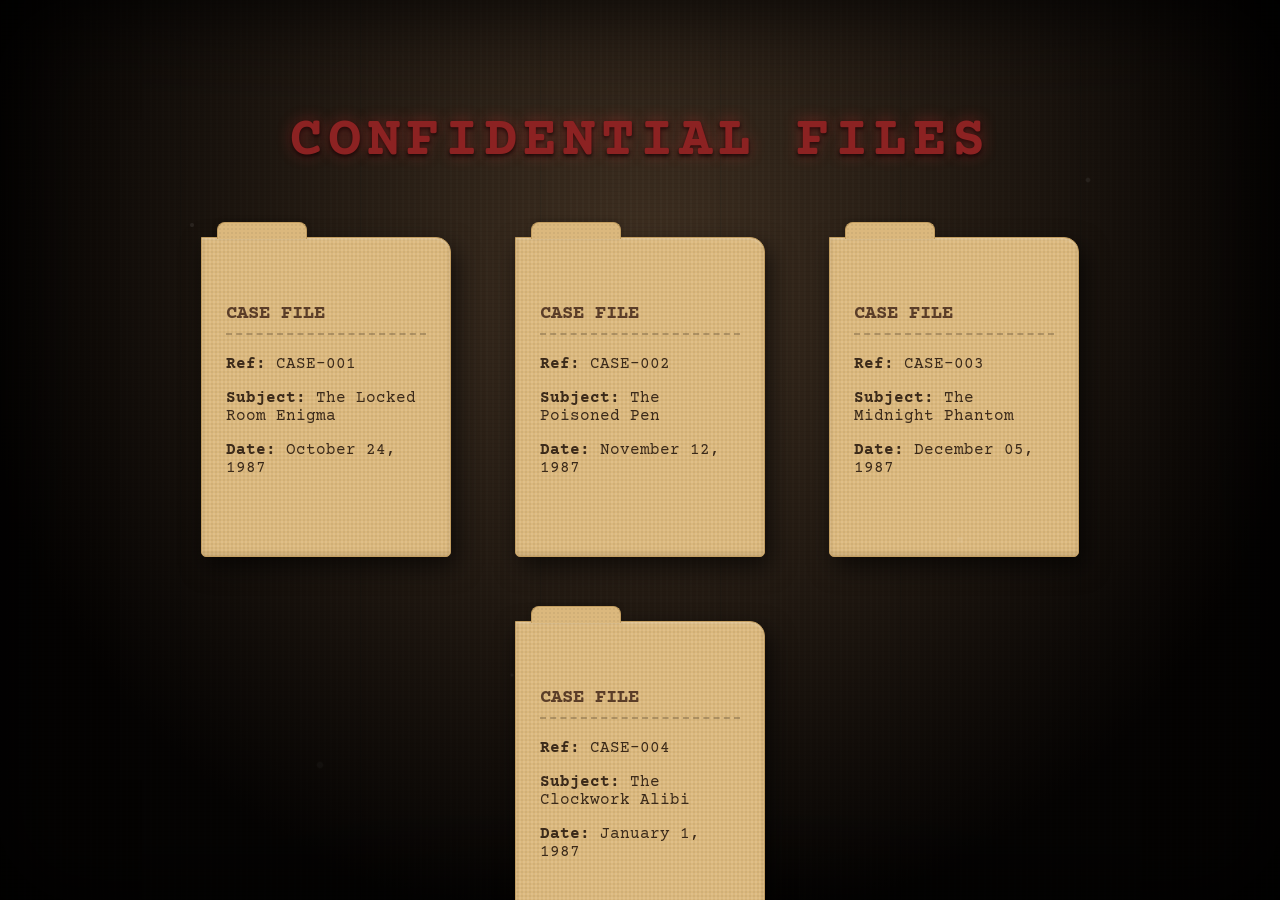
==== mystery-game/index.html @ b7ade4f2 "feat: gamify Case Conclusion into CID Formal Indictment Dossier with interactive polaroid lineup and" ====
<!DOCTYPE html>
<html lang="en">

<head>
  <meta charset="UTF-8">
  <meta name="viewport" content="width=device-width, initial-scale=1.0">
  <title>Bored?</title>
  <meta name="description" content="A single-page detective mystery case solver game.">
  <link rel="icon" type="image/png" href="assets/favicon.png">
  <link rel="stylesheet" href="styles.css?v=9">
  <link
    href="https://fonts.googleapis.com/css2?family=Courier+Prime:ital,wght@0,400;0,700;1,400&family=Roboto:wght@300;400;500;700&family=Patrick+Hand&display=swap"
    rel="stylesheet">
</head>

<body>
  <div id="app">

    <!-- Case Selection View -->
    <div id="case-selection" class="case-selection">
      <h2>CONFIDENTIAL FILES</h2>
      <div class="folder-grid" id="folder-grid">
        <!-- Case folders injected here -->
      </div>
      <div class="selection-actions"
        style="margin-top: auto; display: flex; justify-content: center; padding-top: 2rem; flex-shrink: 0;">
        <button id="reset-all-btn" class="submit-btn secondary-btn" style="height: 42px; font-size: 0.85rem;">
          <svg class="ui-icon" viewBox="0 0 16 16" width="14" height="14" fill="none" stroke="currentColor" stroke-width="1.6" stroke-linecap="round" stroke-linejoin="round" style="vertical-align: -2px; margin-right: 6px;"><path d="M2.5 8a5.5 5.5 0 1 1 1.6 3.9L2 14M2 9.5V14h4.5"/></svg>
          PURGE ARCHIVED DOSSIERS
        </button>
      </div>
    </div>

    <!-- Active Case View -->
    <div id="active-case-view" class="active-case-view hidden">
      <header class="header">
        <div class="header-content">
          <div class="confidential-stamp">CONFIDENTIAL</div>
          <div class="header-main-info">
            <h1 id="case-title">Loading Case...</h1>
            <div class="header-actions">
              <button id="view-fir-btn" class="view-fir-btn">
                <svg class="ui-icon" viewBox="0 0 16 16" width="14" height="14" fill="none" stroke="currentColor" stroke-width="1.6" stroke-linecap="round" stroke-linejoin="round" style="vertical-align: -2px; margin-right: 5px;"><path d="M2 3.5h3.5l1.5 2H14v7.5H2z"/></svg>
                <span class="btn-full-text">VIEW OFFICIAL </span>F.I.R.
              </button>
              <button id="reset-case-btn" class="view-fir-btn reset-case-btn">
                <svg class="ui-icon" viewBox="0 0 16 16" width="13" height="13" fill="none" stroke="currentColor" stroke-width="1.6" stroke-linecap="round" stroke-linejoin="round" style="vertical-align: -2px; margin-right: 5px;"><path d="M2.5 8a5.5 5.5 0 1 1 1.6 3.9L2 14M2 9.5V14h4.5"/></svg>
                RESET<span class="btn-full-text"> CASE</span>
              </button>
            </div>
          </div>
        </div>
      </header>

      <main class="corkboard" id="evidence-grid" style="position: relative;">
        <!-- Dynamic SVG Red String Board -->
        <svg id="string-board"></svg>
        <!-- Evidence cards injected here -->
      </main>

      <!-- Collapsible Detective Notebook Side Drawer -->
      <div id="detective-notebook" class="notebook-drawer closed">
        <button id="notebook-toggle-btn" class="notebook-toggle-btn" aria-label="Toggle Notebook">
          <svg class="ui-icon notebook-tab-icon" viewBox="0 0 16 16" width="14" height="14" fill="none" stroke="currentColor" stroke-width="1.6" stroke-linecap="round" stroke-linejoin="round" style="vertical-align: -2px; margin-bottom: 6px;"><path d="M3 2h9a1 1 0 0 1 1 1v10a1 1 0 0 1-1 1H3a1 1 0 0 1-1-1V3a1 1 0 0 1 1-1zM5 5h6M5 8h6M5 11h4"/></svg>
          <span>CASE NOTES</span>
        </button>
        <div class="notebook-binding"></div>
        <div class="notebook-paper">
          <!-- Notebook Top Navigation Tabs -->
          <div class="notebook-nav-tabs">
            <button type="button" class="notebook-nav-tab active" data-tab="observations" id="tab-btn-observations">
              <svg class="ui-icon" viewBox="0 0 16 16" width="14" height="14" fill="none" stroke="currentColor" stroke-width="1.6" stroke-linecap="round" stroke-linejoin="round" style="vertical-align: -2px; margin-right: 5px;"><path d="M3 2h9a1 1 0 0 1 1 1v10a1 1 0 0 1-1 1H3a1 1 0 0 1-1-1V3a1 1 0 0 1 1-1zM5 5h6M5 8h6M5 11h4"/></svg>
              <span>OBSERVATIONS</span>
            </button>
            <button type="button" class="notebook-nav-tab" data-tab="dispatch" id="tab-btn-dispatch">
              <svg class="ui-icon" viewBox="0 0 16 16" width="14" height="14" fill="none" stroke="currentColor" stroke-width="1.6" stroke-linecap="round" stroke-linejoin="round" style="vertical-align: -2px; margin-right: 5px;"><path d="M2.5 3.5a2 2 0 0 1 2-2h7a2 2 0 0 1 2 2v2a2 2 0 0 1-2 2h-7a2 2 0 0 1-2-2v-2zM5.5 7.5v3a2.5 2.5 0 0 0 5 0v-3M8 13.5v1.5"/></svg>
              <span>DISPATCH</span>
              <span class="dispatch-tab-badge" id="dispatch-tab-badge">2</span>
            </button>
          </div>

          <div class="notebook-content">
            <!-- Panel 1: Observations (Suspects + Notes) -->
            <div id="notebook-panel-observations" class="notebook-panel active">
              <h2 class="notebook-section-title">ELIMINATE SUSPECTS</h2>
              <div id="notebook-suspects-list" class="notebook-suspects-list">
                <!-- Dynamically populated checklist -->
              </div>
              <div class="notebook-divider"></div>
              <h2 class="notebook-section-title">CASE OBSERVATIONS</h2>
              <div class="textarea-container">
                <textarea id="notebook-textarea" placeholder="Record observations and deductions here..."></textarea>
              </div>
            </div>

            <!-- Panel 2: Dispatch Teletype Leads -->
            <div id="notebook-panel-dispatch" class="notebook-panel hidden">
              <h2 class="notebook-section-title">DISPATCH TELETYPE LEADS</h2>
              <div class="notebook-dispatch-container">
                <p class="dispatch-flavor-text">Request confidential analytical cables from Headquarters when investigation stalls.</p>
                <button type="button" id="request-dispatch-btn" class="dispatch-btn">
                  <svg class="ui-icon" viewBox="0 0 16 16" width="14" height="14" fill="none" stroke="currentColor" stroke-width="1.6" stroke-linecap="round" stroke-linejoin="round" style="vertical-align: -2px; margin-right: 6px;"><path d="M2.5 3.5a2 2 0 0 1 2-2h7a2 2 0 0 1 2 2v2a2 2 0 0 1-2 2h-7a2 2 0 0 1-2-2v-2zM5.5 7.5v3a2.5 2.5 0 0 0 5 0v-3M8 13.5v1.5"/></svg>
                  <span class="dispatch-btn-label">REQUEST DISPATCH CABLE</span> (<span id="dispatch-remaining-count">2</span> REMAINING)
                </button>
                <div id="dispatch-leads-list" class="dispatch-leads-list" style="margin-top: 1.2rem;">
                  <!-- Dynamically populated unlocked dispatch telegrams -->
                </div>
              </div>
            </div>
          </div>
        </div>
      </div>

      <footer class="deduction-console" id="deduction-console">
        <div class="console-actions">
          <button type="button" class="back-btn" id="back-btn">
            <svg class="ui-icon" viewBox="0 0 16 16" width="14" height="14" fill="none" stroke="currentColor" stroke-width="1.6" stroke-linecap="round" stroke-linejoin="round" style="vertical-align: -2px; margin-right: 5px;"><path d="M13 8H3M7 4L3 8l4 4"/></svg>
            <span class="btn-full-text">RETURN TO </span>ARCHIVES
          </button>
          <div class="desk-case-status" id="desk-case-status">
            <span class="status-pip"></span>
            <span class="status-label">ACTIVE INVESTIGATION</span>
          </div>
          <button type="button" class="submit-btn" id="open-deduction-btn">
            <svg class="ui-icon" viewBox="0 0 16 16" width="14" height="14" fill="none" stroke="currentColor" stroke-width="1.6" stroke-linecap="round" stroke-linejoin="round" style="vertical-align: -2px; margin-right: 6px;"><circle cx="8" cy="8" r="6"/><circle cx="8" cy="8" r="3.5"/><path d="M8 2v1M8 13v1M2 8h1M13 8h1"/></svg>
            <span class="btn-full-text">FILE </span>DEDUCTION
          </button>
        </div>
      </footer>
    </div> <!-- End Active Case View -->

    <!-- Detail Inspector Modal -->
    <div id="inspector-modal" class="overlay hidden">
      <button type="button" id="close-inspector-btn" class="close-fir-btn" aria-label="Close Inspector">&times;</button>
      <button type="button" id="dossier-zoom-btn" class="doc-zoom-btn hidden" aria-label="Toggle Dossier Zoom">
        <svg class="ui-icon" viewBox="0 0 16 16" width="14" height="14" fill="none" stroke="currentColor" stroke-width="1.6" stroke-linecap="round" stroke-linejoin="round" style="vertical-align: -2px; margin-right: 4px;"><circle cx="6.5" cy="6.5" r="4.5"/><path d="M10 10l4.5 4.5"/></svg><span class="zoom-text">ZOOM 100%</span>
      </button>
      <div class="overlay-content inspector-modal-content">
        <h2 class="fir-doc-type"
          style="margin-top: 0; font-size: 1.6rem; text-align: center; text-decoration: none; letter-spacing: 2px; color: var(--accent);">
          DETAIL INSPECTOR</h2>
        <p id="inspector-instructions"
          style="font-size: 0.85rem; color: #ccc; text-align: center; margin-bottom: 1.5rem; font-family: var(--font-typewriter);">
          Hover cursor over the card to slide the circular brass lens and scan for hidden microscopic clues.</p>

        <div id="inspector-workspace" class="inspector-workspace">
          <div id="inspector-base-layer" class="inspector-card-layer base-gray"></div>
          <div id="magnifying-lens" class="magnifying-lens">
            <div id="inspector-zoom-layer" class="inspector-card-layer zoom-sepia"></div>
          </div>
        </div>
      </div>
    </div>

    <!-- Laboratory Matching & Decryption Puzzle Modal -->
    <div id="puzzle-modal" class="overlay hidden">
      <div class="overlay-content puzzle-modal-content">
        <button type="button" id="close-puzzle-btn" class="close-fir-btn" aria-label="Close Puzzle">&times;</button>
        <h2 id="puzzle-title" class="fir-doc-type"
          style="margin-top: 0; font-size: 1.6rem; text-align: center; text-decoration: none; letter-spacing: 2px; color: var(--accent);">
          <svg class="ui-icon" viewBox="0 0 16 16" width="18" height="18" fill="none" stroke="currentColor" stroke-width="1.6" stroke-linecap="round" stroke-linejoin="round" style="vertical-align: -2px; margin-right: 6px;"><path d="M6 2h4M7 2v3.5L3 13a1 1 0 0 0 .9 1.5h8.2a1 1 0 0 0 .9-1.5L9 5.5V2"/></svg>LABORATORY WORKSTATION</h2>
        <p id="puzzle-instructions"
          style="font-size: 0.85rem; color: #ccc; text-align: center; margin-bottom: 1.5rem; font-family: var(--font-typewriter);">
          Perform advanced analytics to verify evidence parameters.</p>

        <div id="puzzle-workspace" class="puzzle-workspace">
          <!-- puzzles dynamically loaded here -->
        </div>

        <div id="puzzle-stamp" class="puzzle-stamp hidden">VERIFIED</div>
      </div>
    </div>

    <!-- Custom Feedback Modal -->
    <div id="feedback-modal" class="overlay hidden">
      <div class="overlay-content modal-content">
        <h2 id="modal-title" class="solved-text" style="font-size: 2.5rem; letter-spacing: 2px;"></h2>
        <p id="modal-body" style="text-align: left;"></p>
        <div class="modal-actions" id="modal-actions">
          <!-- Action buttons injected here -->
        </div>
      </div>
    </div>

    <!-- Success Overlay -->
    <div id="solved-overlay" class="overlay hidden">
      <div class="overlay-content modal-content" style="max-width: 650px;">
        <h2 class="solved-text" data-text="CASE SOLVED!" style="font-size: 3rem;">CASE SOLVED!</h2>
        <div id="solved-story-container"
          style="text-align: left; margin-bottom: 2rem; color: #ddd; font-size: 1.05rem; line-height: 1.6;"></div>
        <div class="modal-actions"
          style="display: flex; gap: 15px; margin-top: 1.5rem; justify-content: center; width: 100%; flex-wrap: wrap;">
          <button id="next-case-btn" class="submit-btn" style="flex: 1; min-width: 200px; height: 50px;">RETURN TO
            FILES</button>
          <button id="solved-reset-case-btn" class="submit-btn secondary-btn reset-case-btn"
            style="flex: 1; min-width: 200px; height: 50px;">
            <svg class="ui-icon" viewBox="0 0 16 16" width="14" height="14" fill="none" stroke="currentColor" stroke-width="1.6" stroke-linecap="round" stroke-linejoin="round" style="vertical-align: -2px; margin-right: 6px;"><path d="M2.5 8a5.5 5.5 0 1 1 1.6 3.9L2 14M2 9.5V14h4.5"/></svg>RESET CASE</button>
        </div>
      </div>
    </div>

    <!-- Full-page F.I.R. Overlay -->
    <div id="fir-overlay" class="fir-overlay hidden">
      <button id="close-fir-btn" class="close-fir-btn" aria-label="Close Case File">&times;</button>
      <button type="button" id="fir-zoom-btn" class="doc-zoom-btn" aria-label="Toggle Document Zoom">
        <svg class="ui-icon" viewBox="0 0 16 16" width="14" height="14" fill="none" stroke="currentColor" stroke-width="1.6" stroke-linecap="round" stroke-linejoin="round" style="vertical-align: -2px; margin-right: 4px;"><circle cx="6.5" cy="6.5" r="4.5"/><path d="M10 10l4.5 4.5"/></svg><span class="zoom-text">ZOOM 100%</span>
      </button>
      <div class="fir-paper-wrapper">
        <div class="fir-paper">
          <div class="fir-paper-header">
            <div class="fir-badge-logo">CID</div>
            <div class="fir-title-group">
              <h2 class="fir-dept-title">METROPOLITAN POLICE DEPARTMENT</h2>
              <h3 class="fir-sub-title">CRIMINAL INVESTIGATION DIVISION</h3>
              <h4 class="fir-doc-type">FIRST INFORMATION REPORT (F.I.R.)</h4>
              <p class="fir-legal-statute">Under Section 154 of the Criminal Procedure Code</p>
            </div>
          </div>
          <div class="fir-metadata-grid">
            <div class="metadata-cell"><span class="label">1. DISTRICT/DIVISION:</span> <span class="val">CENTRAL
                DISTRICT</span></div>
            <div class="metadata-cell"><span class="label">2. F.I.R. NUMBER:</span> <span class="val"
                id="fir-no">MPD-1987-001</span></div>
            <div class="metadata-cell"><span class="label">3. DATE OF REPORT:</span> <span class="val"
                id="fir-date-val">OCTOBER 24, 1987</span></div>
            <div class="metadata-cell"><span class="label">4. STATUS:</span> <span class="val active-status">ACTIVE
                INVESTIGATION</span></div>
          </div>
          <div class="fir-section-title">5. DETAILS OF OCCURRENCE & CRIME</div>
          <div class="fir-body-text" id="fir-report-text">
            <!-- Dynamic case.fir text -->
          </div>
          <div class="fir-section-title">6. INVESTIGATING OFFICER REMARKS</div>
          <div class="fir-body-text">
            Evidence gathered at the scene has been pinned to the primary corkboard. Analyze statements, lab records,
            and physical evidence to formulate a deduction of the execution mechanics and suspect motivation.
          </div>
          <div class="fir-footer-signatures">
            <div class="signature-block">
              <div class="sig-line"></div>
              <div class="sig-title">COMPLAINANT SIGNATURE</div>
            </div>
            <div class="signature-block">
              <div class="sig-handwriting" id="io-sig">Lead Detective</div>
              <div class="sig-line"></div>
              <div class="sig-title">INVESTIGATING OFFICER</div>
            </div>
          </div>
          <div class="fir-confidential-stamp">CLASSIFIED</div>
        </div>
      </div>
    </div>

    <!-- Case Conclusion Filing Modal (CID Indictment Dossier) -->
    <div id="deduction-modal" class="overlay hidden">
      <div class="overlay-content modal-content deduction-modal-content cid-indictment-dossier">
        <button type="button" id="close-deduction-btn" class="close-fir-btn"
          aria-label="Close Case File">&times;</button>
        
        <!-- Archival Dossier Header -->
        <div class="indictment-header">
          <div class="indictment-crest-row">
            <svg class="cid-badge-icon" viewBox="0 0 24 24" width="26" height="26" fill="none" stroke="currentColor" stroke-width="1.8" stroke-linecap="round" stroke-linejoin="round">
              <path d="M12 2L4 5v6.09c0 5.05 3.41 9.76 8 10.91 4.59-1.15 8-5.86 8-10.91V5l-8-3z"/>
              <path d="M12 8v4M12 16h.01"/>
            </svg>
            <div class="indictment-dept-meta">
              <span class="dept-title">METROPOLITAN POLICE DEPARTMENT // CID</span>
              <span class="dept-subtitle">OFFICIAL CRIMINAL INDICTMENT CHARGE SHEET</span>
            </div>
            <div class="indictment-serial" id="indictment-serial-badge">FORM NO. 104-B</div>
          </div>
          <div class="indictment-stamp-banner">
            <span class="indictment-badge-pill">CASE FILE CID-FINAL</span>
            <span class="indictment-memo">Findings must withstand physical cross-examination. All parameters must connect with physical corkboard exhibits.</span>
          </div>
        </div>

        <form id="solution-form">
          <!-- Hidden accessible selects (maintained for compatibility and validation) -->
          <div class="sr-hidden-select-group" style="position: absolute; opacity: 0; pointer-events: none; height: 0; width: 0; overflow: hidden;" aria-hidden="true">
            <select id="suspect-select" tabindex="-1">
              <option value="" disabled selected>Select suspect...</option>
            </select>
            <select id="method-select" tabindex="-1">
              <option value="" disabled selected>Select method...</option>
            </select>
            <select id="motive-select" tabindex="-1">
              <option value="" disabled selected>Select motive...</option>
            </select>
          </div>

          <!-- Section 1: Primary Accused (Suspect Polaroid Lineup) -->
          <div class="indictment-section" id="section-accused-suspect">
            <div class="indictment-section-header">
              <span class="sec-number">01</span>
              <span class="sec-label">PRIMARY ACCUSED CULPRIT</span>
              <span class="sec-hint" id="suspect-selection-hint">Stamp accused suspect</span>
            </div>
            <div id="suspect-lineup-container" class="suspect-polaroid-lineup" role="radiogroup" aria-label="Primary Accused Suspect">
              <!-- Dynamically populated mini-polaroids -->
            </div>
          </div>

          <!-- Section 2: Execution Mechanism & Forensic Vector -->
          <div class="indictment-section" id="section-execution-method">
            <div class="indictment-section-header">
              <span class="sec-number">02</span>
              <span class="sec-label">EXECUTION MECHANISM & FORENSIC VECTOR</span>
              <span class="sec-hint" id="method-selection-hint">Select vector</span>
            </div>
            <div id="method-cards-container" class="forensic-cards-grid" role="radiogroup" aria-label="Execution Method">
              <!-- Dynamically populated method slips -->
            </div>
          </div>

          <!-- Section 3: Criminal Motive Analysis -->
          <div class="indictment-section" id="section-criminal-motive">
            <div class="indictment-section-header">
              <span class="sec-number">03</span>
              <span class="sec-label">ESTABLISHED CRIMINAL MOTIVE</span>
              <span class="sec-hint" id="motive-selection-hint">Select motive</span>
            </div>
            <div id="motive-cards-container" class="forensic-cards-grid" role="radiogroup" aria-label="Criminal Motive">
              <!-- Dynamically populated motive slips -->
            </div>
          </div>

          <!-- Section 4: Sealed Supporting Evidence (2 Physical Pockets) -->
          <div class="indictment-section" id="section-supporting-evidence">
            <div class="indictment-section-header">
              <span class="sec-number">04</span>
              <span class="sec-label">SEALED PHYSICAL EVIDENCE (EXACTLY 2 EXHIBITS)</span>
              <span class="sec-hint" id="evidence-slots-count-hint">0 / 2 Exhibits Sealed</span>
            </div>
            <div id="evidence-pockets-container" class="evidence-pockets-grid">
              <!-- Dynamically populated physical evidence pockets -->
            </div>
            <div id="selected-clues-preview" class="selected-clues-preview-box" style="display: none;"></div>
            <button type="button" id="select-evidence-trigger-btn" class="submit-btn secondary-btn indictment-corkboard-btn">
              <svg class="ui-icon" viewBox="0 0 16 16" width="15" height="15" fill="none" stroke="currentColor" stroke-width="1.6" stroke-linecap="round" stroke-linejoin="round"><path d="M8 1v5M4 6h8l-1 5H5L4 6zM8 11v4"/></svg>
              PIN EVIDENCE ON CORKBOARD
            </button>
          </div>

          <!-- Section 5: Department Sealing Wax Action -->
          <div class="indictment-submit-row">
            <button type="submit" class="cid-wax-seal-btn" id="submit-btn">
              <div class="wax-seal-medallion">
                <svg viewBox="0 0 24 24" width="22" height="22" fill="none" stroke="currentColor" stroke-width="2" stroke-linecap="round" stroke-linejoin="round">
                  <path d="M12 2L4 5v6.09c0 5.05 3.41 9.76 8 10.91 4.59-1.15 8-5.86 8-10.91V5l-8-3z"/>
                  <path d="M9 12l2 2 4-4"/>
                </svg>
              </div>
              <div class="wax-seal-text">
                <span class="wax-title">AFFIX POLICE SEAL & FILE INDICTMENT</span>
                <span class="wax-subtitle">OFFICIAL SUBMISSION TO MAGISTRATE</span>
              </div>
            </button>
          </div>
        </form>
      </div>
    </div>

    <!-- Floating Selection Dock (Active when picking evidence on corkboard) -->
    <div id="evidence-selection-dock" class="selection-dock hidden">
      <div class="dock-content">
        <span class="dock-title">
          <svg class="ui-icon" viewBox="0 0 16 16" width="14" height="14" fill="none" stroke="currentColor" stroke-width="1.6" stroke-linecap="round" stroke-linejoin="round" style="vertical-align: -2px; margin-right: 4px;"><path d="M8 1v5M4 6h8l-1 5H5L4 6zM8 11v4"/></svg>
          YARN BOARD
        </span>
        <span class="badge-count" id="dock-suspect-badge">NO SUSPECT PINNED</span>
        <span class="badge-count" id="dock-badge-count">0 / 2 CLUES LINKED</span>
        <button type="button" id="clear-yarn-btn" class="submit-btn secondary-btn"
          style="height: 36px; padding: 0 0.85rem; font-size: 0.8rem;">
          <svg class="ui-icon" viewBox="0 0 16 16" width="13" height="13" fill="none" stroke="currentColor" stroke-width="1.6" stroke-linecap="round" stroke-linejoin="round" style="vertical-align: -2px; margin-right: 4px;"><circle cx="4" cy="4.5" r="2"/><circle cx="4" cy="11.5" r="2"/><path d="M5.5 5.5l7 6M12.5 4.5l-7 6"/></svg>
          CLEAR
        </button>
        <button type="button" id="confirm-evidence-btn" class="submit-btn"
          style="height: 36px; padding: 0 1.1rem; font-size: 0.82rem;">
          PIN TO CASE
        </button>
      </div>
    </div>
  </div>

  <script src="js/cases/case-001.js?v=9"></script>
  <script src="js/cases/case-002.js?v=9"></script>
  <script src="js/cases/case-003.js?v=9"></script>
  <script src="js/cases/case-004.js?v=9"></script>
  <script src="js/cases/index.js?v=9"></script>
  <script src="js/sound.js?v=9"></script>
  <script src="js/puzzles.js?v=9"></script>
  <script src="js/deductions.js?v=9"></script>
  <script src="js/app.js?v=9"></script>
</body>

</html>
---- mystery-game/styles.css ----
*, *::before, *::after {
  box-sizing: border-box;
  scrollbar-width: none; /* Firefox */
  -ms-overflow-style: none; /* IE and Edge */
}

*::-webkit-scrollbar {
  display: none; /* Chrome, Safari, Opera */
}

:root {
  --cork-color: #795736;
  --cork-dark: #50341c;
  --console-bg: #181512;
  --accent: #8c2222;
  --accent-hover: #a32828;
  --text-main: #ece6dc;
  --text-muted: #9c9284;
  --notepad-bg: #fbf8ea;
  --notepad-lines: #e5dec3;
  --polaroid-bg: #fdfdfd;
  --letterhead-bg: #f2eee6;
  --font-typewriter: 'Courier Prime', monospace;
  --font-handwriting: 'Patrick Hand', cursive;
  --font-system: -apple-system, BlinkMacSystemFont, "Segoe UI", Roboto, sans-serif;
  --ease-natural: cubic-bezier(0.22, 1, 0.36, 1);
}

.ui-icon {
  display: inline-block;
  vertical-align: middle;
  flex-shrink: 0;
}

 body,
 html {
   margin: 0;
   padding: 0;
   background-color: #111;
   font-family: var(--font-system);
   color: var(--text-main);
   height: 100vh;
   overflow: hidden;
 }

 #app {
   display: flex;
   flex-direction: column;
   height: 100%;
 }

 /* Top Investigation Header Rail */
  .header {
    position: absolute;
    top: 0;
    left: 0;
    right: 0;
    background: linear-gradient(to bottom, #231f1a, #181512);
    border-bottom: 2px solid #3c2918;
    box-shadow: 0 4px 20px rgba(0, 0, 0, 0.65);
    padding: 0.65rem 1.8rem;
    z-index: 500;
    flex-shrink: 0;
    transition: transform 0.35s var(--ease-natural);
  }

  .header.header-hidden {
    transform: translateY(-100%);
    pointer-events: none;
    box-shadow: none;
  }

  .header-content {
    max-width: 1400px;
    margin: 0 auto;
    position: relative;
    background: transparent;
    color: #ede7dc;
    padding: 0.2rem 0.5rem;
    font-family: var(--font-typewriter);
  }

  .header-main-info {
    display: flex;
    justify-content: space-between;
    align-items: center;
    gap: 1.5rem;
  }

  .header-actions {
    display: flex;
    align-items: center;
    gap: 0.75rem;
    flex-shrink: 0;
  }

  .confidential-stamp {
    position: absolute;
    top: 50%;
    left: 42%;
    transform: translate(-50%, -50%) rotate(-6deg);
    color: rgba(140, 34, 34, 0.35);
    border: 1.5px dashed rgba(140, 34, 34, 0.4);
    padding: 2px 12px;
    font-size: 0.95rem;
    font-weight: 700;
    letter-spacing: 3px;
    pointer-events: none;
    user-select: none;
  }

  .header h1 {
    margin: 0;
    font-size: 1.45rem;
    text-transform: uppercase;
    letter-spacing: 2px;
    font-weight: 700;
    color: #f4eee2;
    text-shadow: 0 2px 4px rgba(0, 0, 0, 0.6);
  }

  /* Full-page F.I.R. Overlay */
  .fir-overlay {
    position: fixed;
    top: 0;
    left: 0;
    width: 100vw;
    height: 100vh;
    background: rgba(10, 10, 12, 0.92);
    backdrop-filter: blur(10px);
    -webkit-backdrop-filter: blur(10px);
    display: flex;
    justify-content: flex-start;
    align-items: flex-start;
    z-index: 1000;
    overflow-x: auto;
    overflow-y: auto;
    -webkit-overflow-scrolling: touch;
    padding: 3rem 1.5rem;
    box-sizing: border-box;
    opacity: 1;
    transition: opacity 0.3s ease;
  }

  .fir-paper-wrapper {
    position: relative;
    width: 794px;
    margin: 0 auto;
    flex-shrink: 0;
    animation: slidePaperIn 0.5s cubic-bezier(0.16, 1, 0.3, 1) forwards;
  }

  @keyframes slidePaperIn {
    from {
      opacity: 0;
      transform: translateY(-50px) scale(0.95);
    }
    to {
      opacity: 1;
      transform: translateY(0) scale(1);
    }
  }

  /* The actual realistic paper - Strictly Fixed A4 Dimensions (210mm x 297mm at 96 DPI) */
  .fir-paper {
    width: 794px !important;
    min-width: 794px !important;
    max-width: 794px !important;
    min-height: 1123px !important;
    background-color: #f7f4eb;
    background-image: 
      radial-gradient(#e4dfd3 1px, transparent 1px),
      radial-gradient(#e4dfd3 1px, #f7f4eb 1px);
    background-size: 20px 20px;
    background-position: 0 0, 10px 10px;
    color: #1a1a1a;
    font-family: var(--font-typewriter);
    padding: 3.5rem 3rem 3.5rem 4rem;
    box-shadow: 0 25px 60px rgba(0, 0, 0, 0.65), 0 0 0 1px rgba(0, 0, 0, 0.15);
    border-radius: 2px;
    position: relative;
    box-sizing: border-box;
    overflow: hidden;
    border-left: 2px solid rgba(216, 49, 49, 0.3);
    flex-shrink: 0;
  }

  .fir-paper::before {
    content: '';
    position: absolute;
    top: 0;
    left: 0.75rem;
    height: 100%;
    width: 15px;
    background-image: 
      radial-gradient(circle at center, #0f0f11 5px, transparent 6px),
      radial-gradient(circle at center, #0f0f11 5px, transparent 6px),
      radial-gradient(circle at center, #0f0f11 5px, transparent 6px);
    background-size: 15px 30%;
    background-position: center 15%, center 50%, center 85%;
    background-repeat: no-repeat;
    opacity: 0.9;
    pointer-events: none;
    z-index: 2;
  }

  .fir-paper::after {
    content: '';
    position: absolute;
    top: 0;
    left: 3rem;
    height: 100%;
    width: 1px;
    background-color: rgba(216, 49, 49, 0.25);
    pointer-events: none;
  }

  /* Header of paper */
  .fir-paper-header {
    display: flex;
    align-items: center;
    gap: 2rem;
    border-bottom: 3px double #111;
    padding-bottom: 1.5rem;
    margin-bottom: 2rem;
  }

  .fir-badge-logo {
    border: 3px solid #111;
    border-radius: 50%;
    width: 70px;
    height: 70px;
    display: flex;
    align-items: center;
    justify-content: center;
    font-weight: bold;
    font-size: 1.5rem;
    letter-spacing: 2px;
    flex-shrink: 0;
    background: transparent;
    box-shadow: inset 0 0 5px rgba(0,0,0,0.1);
  }

  .fir-title-group {
    flex-grow: 1;
    text-align: center;
  }

  .fir-dept-title {
    margin: 0;
    font-size: 1.4rem;
    font-weight: 700;
    letter-spacing: 2px;
  }

  .fir-sub-title {
    margin: 3px 0 0 0;
    font-size: 1rem;
    letter-spacing: 1.5px;
    opacity: 0.9;
  }

  .fir-doc-type {
    margin: 10px 0 0 0;
    font-size: 1.2rem;
    font-weight: bold;
    text-decoration: underline;
    letter-spacing: 1.5px;
    color: var(--accent);
  }

  .fir-legal-statute {
    margin: 4px 0 0 0;
    font-size: 0.8rem;
    font-style: italic;
    opacity: 0.8;
  }

  /* Metadata Grid */
  .fir-metadata-grid {
    display: grid;
    grid-template-columns: 1fr 1fr;
    border: 1px solid #111;
    margin-bottom: 2.5rem;
  }

  .metadata-cell {
    border: 1px solid #111;
    padding: 0.8rem 1rem;
    display: flex;
    flex-direction: column;
    gap: 4px;
    font-size: 0.9rem;
  }

  .metadata-cell .label {
    font-weight: bold;
    font-size: 0.75rem;
    color: #555;
    letter-spacing: 1px;
  }

  .metadata-cell .val {
    font-size: 0.95rem;
    font-weight: 700;
  }

  .metadata-cell .val.active-status {
    color: var(--accent);
  }

  /* Section Title */
  .fir-section-title {
    font-size: 1.1rem;
    font-weight: bold;
    border-bottom: 1px solid #111;
    padding-bottom: 5px;
    margin-bottom: 1.2rem;
    letter-spacing: 1.5px;
  }

  /* Body Text */
  .fir-body-text {
    font-size: 1.05rem;
    line-height: 1.8;
    text-align: justify;
    margin-bottom: 2.5rem;
    white-space: pre-wrap;
  }

  /* Signatures */
  .fir-footer-signatures {
    display: flex;
    justify-content: space-between;
    margin-top: 4rem;
    padding-top: 2rem;
  }

  .signature-block {
    width: 250px;
    text-align: center;
    display: flex;
    flex-direction: column;
    align-items: center;
  }

  .sig-line {
    width: 100%;
    border-bottom: 1px solid #111;
    margin-bottom: 8px;
    height: 40px;
  }

  .sig-handwriting {
    font-family: var(--font-handwriting);
    font-size: 1.8rem;
    color: #1b365d;
    height: 40px;
    line-height: 40px;
    transform: rotate(-3deg);
  }

  .sig-title {
    font-size: 0.75rem;
    font-weight: bold;
    color: #555;
    letter-spacing: 1px;
  }

  /* Angled stamps */
  .fir-confidential-stamp {
    position: absolute;
    top: 15rem;
    right: 2rem;
    font-size: 3rem;
    font-weight: 900;
    color: rgba(216, 49, 49, 0.15);
    border: 8px double rgba(216, 49, 49, 0.15);
    padding: 10px 30px;
    transform: rotate(25deg);
    letter-spacing: 6px;
    pointer-events: none;
    user-select: none;
    border-radius: 4px;
  }

  /* Button to trigger FIR */
  .view-fir-btn {
    background: #231f1a;
    color: #ede7dc;
    border: 1px solid #4a3e30;
    padding: 0.42rem 0.85rem;
    font-family: var(--font-system);
    font-size: 0.8rem;
    font-weight: 500;
    border-radius: 4px;
    cursor: pointer;
    display: inline-flex;
    align-items: center;
    gap: 6px;
    transition: background 0.15s var(--ease-natural), border-color 0.15s, transform 0.15s;
    letter-spacing: 0.5px;
    box-shadow: 0 1px 3px rgba(0, 0, 0, 0.4), inset 0 1px 0 rgba(255, 255, 255, 0.08);
  }

  .view-fir-btn:hover {
    background: #2e2822;
    color: #ffffff;
    border-color: #635340;
    box-shadow: 0 3px 8px rgba(0, 0, 0, 0.5), inset 0 1px 0 rgba(255, 255, 255, 0.12);
    transform: translateY(-1px);
  }

  .view-fir-btn:active {
    transform: translateY(0);
  }

  .view-fir-btn:active {
    transform: translateY(0);
  }

  /* Audio toggle active glow override */
  .audio-toggle-btn.playing {
    border-color: var(--accent);
    color: #fff;
    background: rgba(216, 49, 49, 0.12);
    box-shadow: 0 0 12px rgba(216, 49, 49, 0.4);
  }

  /* Reset button specific styles */
  .reset-case-btn:hover {
    background: rgba(216, 49, 49, 0.15) !important;
    border-color: var(--accent) !important;
    color: #fff !important;
  }

  /* Glow notification effect for FIR button */
  .view-fir-btn.notify-glow {
    animation: btnGlow 1.5s infinite ease-in-out;
    border-color: var(--accent);
  }

  @keyframes btnGlow {
    0% {
      box-shadow: 0 0 5px rgba(216, 49, 49, 0.2);
    }
    50% {
      box-shadow: 0 0 15px rgba(216, 49, 49, 0.6);
      background: rgba(216, 49, 49, 0.08);
    }
    100% {
      box-shadow: 0 0 5px rgba(216, 49, 49, 0.2);
    }
  }

  /* Close button for full-page document overlays */
  .close-fir-btn {
    position: fixed;
    top: 1.2rem;
    right: 1.2rem;
    width: 44px;
    height: 44px;
    background: var(--accent);
    color: #fff;
    border: 2px solid rgba(255, 255, 255, 0.3);
    border-radius: 50%;
    font-size: 1.6rem;
    font-weight: bold;
    cursor: pointer;
    display: flex;
    align-items: center;
    justify-content: center;
    box-shadow: 0 4px 15px rgba(0, 0, 0, 0.6), 0 0 0 2px rgba(255,255,255,0.1);
    transition: all 0.2s ease;
    z-index: 2100 !important;
  }

  .close-fir-btn:hover {
    background: #f43f3f;
    transform: scale(1.1) rotate(90deg);
    box-shadow: 0 6px 20px rgba(244, 63, 63, 0.7);
  }

  .close-fir-btn:active {
    transform: scale(0.95);
  }

  /* Drifting Dust Particles Overlay */
  .case-selection::before,
  .corkboard::before {
    content: '';
    position: absolute;
    top: 0; left: 0; right: 0; bottom: 0;
    pointer-events: none;
    z-index: 2;
    background-image: 
      radial-gradient(circle at 15% 25%, rgba(255, 255, 255, 0.12) 1.5px, transparent 2.5px),
      radial-gradient(circle at 75% 60%, rgba(255, 255, 255, 0.1) 2px, transparent 3.5px),
      radial-gradient(circle at 40% 75%, rgba(255, 255, 255, 0.08) 1px, transparent 2px),
      radial-gradient(circle at 85% 20%, rgba(255, 255, 255, 0.1) 1.5px, transparent 3px),
      radial-gradient(circle at 25% 85%, rgba(255, 255, 255, 0.05) 2.5px, transparent 4px);
    background-size: 100% 100%;
    animation: ambientDust 25s linear infinite alternate;
    opacity: 0.65;
  }

  @keyframes ambientDust {
    0% {
      transform: translateY(0) translateX(0) scale(1);
      opacity: 0.35;
    }
    50% {
      transform: translateY(-25px) translateX(15px) scale(1.03);
      opacity: 0.75;
    }
    100% {
      transform: translateY(12px) translateX(-20px) scale(0.97);
      opacity: 0.45;
    }
  }

  /* Main Corkboard Grid */
  .corkboard {
    flex: 1;
    min-height: 0;
    background-color: #795736;
    /* Rich organic cork grain with non-repeating prime micro-flecks */
    background-image:
      radial-gradient(ellipse at 50% 50%, rgba(50, 32, 18, 0.35) 0.6px, transparent 1.2px),
      radial-gradient(circle at 25% 75%, rgba(165, 128, 90, 0.22) 1px, transparent 2px),
      radial-gradient(ellipse at 80% 20%, rgba(60, 40, 22, 0.3) 1px, transparent 2.2px),
      radial-gradient(circle at 60% 40%, rgba(185, 148, 105, 0.2) 0.8px, transparent 1.6px),
      radial-gradient(circle at 10% 90%, rgba(40, 25, 12, 0.32) 1.2px, transparent 2.5px),
      linear-gradient(135deg, rgba(35, 22, 10, 0.2) 0%, transparent 50%, rgba(180, 145, 105, 0.12) 100%);
    background-size: 7px 11px, 17px 19px, 23px 29px, 13px 17px, 31px 37px, 100% 100%;
    padding: 5.5rem 2.5rem calc(56px + 2.5rem) 2.5rem;
    overflow-y: auto;
    display: grid;
    grid-template-columns: repeat(auto-fill, minmax(280px, 1fr));
    grid-auto-rows: max-content;
    gap: 1.8rem;
    align-items: start;
    
    /* Authentic wood desk frame and rich edge vignette */
    box-shadow: 
      inset 0 0 90px rgba(0, 0, 0, 0.85), 
      inset 0 0 250px rgba(20, 12, 6, 0.65);
    border: 16px solid #3c2415;
    border-image: linear-gradient(to bottom, #4f321d, #3c2415, #24140a) 16;
    position: relative;
  }

  /* Dynamic SVG String Board */
  #string-board {
    position: absolute;
    top: 0;
    left: 0;
    pointer-events: none;
    z-index: 1;
  }

  #string-board path {
    stroke: #e72c2c;
    stroke-width: 5px;
    fill: none;
    stroke-linecap: round;
    /* Soft textured look using dasharray and intense blurry shadows */
    stroke-dasharray: 15;
    stroke-dashoffset: 1200;
    animation: drawString 0.8s cubic-bezier(0.25, 1, 0.5, 1) forwards;
    filter: drop-shadow(3px 6px 5px rgba(0, 0, 0, 0.75));
    transition: stroke 0.3s, filter 0.3s;
    pointer-events: stroke;
    cursor: pointer;
  }

  #string-board path:hover {
    stroke: #ff4d4d;
    filter: drop-shadow(3px 8px 6px rgba(0, 0, 0, 0.85));
    /* Wiggle effect crawls the dasharray pattern */
    animation: stringWiggle 0.4s linear infinite;
  }

  .yarn-pin-knot {
    fill: #e72c2c;
    stroke: #ff8585;
    stroke-width: 1.5px;
    filter: drop-shadow(0 2px 3px rgba(0, 0, 0, 0.7));
    pointer-events: none;
  }

  @keyframes stringWiggle {
    to {
      stroke-dashoffset: 0;
    }
  }

  @keyframes drawString {
    to {
      stroke-dashoffset: 0;
    }
  }

 /* Evidence Cards */
 .card {
   position: relative;
   padding: 1.5rem;
   box-shadow: 3px 5px 15px rgba(0, 0, 0, 0.45);
   transition: 
     transform 0.35s cubic-bezier(0.16, 1, 0.3, 1), 
     box-shadow 0.35s cubic-bezier(0.16, 1, 0.3, 1), 
     border-color 0.3s;
   cursor: grab;
   color: #111;
   animation: fadeIn 0.6s cubic-bezier(0.16, 1, 0.3, 1) backwards;
   z-index: 5;
 }

 .card:active {
   cursor: grabbing;
 }

 .card:hover {
   transform: translateY(-4px) !important;
   box-shadow: 6px 14px 28px rgba(0, 0, 0, 0.45);
   z-index: 10;
 }

 /* Red Thumbtack Effect */
 .card::before {
   content: '';
   position: absolute;
   top: 12px;
   left: 50%;
   transform: translateX(-50%);
   width: 16px;
   height: 16px;
   background: radial-gradient(circle at 35% 35%, #b33232, #751a1a);
   border-radius: 50%;
   box-shadow: 1px 2px 4px rgba(0, 0, 0, 0.65), inset -1px -1px 2px rgba(0, 0, 0, 0.4);
   z-index: 2;
   transition: transform 0.25s var(--ease-natural), box-shadow 0.25s;
 }

 .card:hover::before {
   box-shadow: 2px 4px 8px rgba(0, 0, 0, 0.65);
   transform: translateX(-50%) translateY(1px);
 }

 .card-witness {
  background: var(--notepad-bg);
  /* Lined paper lines */
  background-image: linear-gradient(transparent 94%, var(--notepad-lines) 6%);
  background-size: 100% 1.8rem;
  line-height: 1.8rem;
  font-size: 1.25rem;
  border-radius: 2px;
  border-left: 5px double rgba(184, 37, 37, 0.2);
  position: relative;
  overflow: visible;
  padding: 2.2rem 1.3rem 3.6rem 1.3rem;
  display: flex;
  flex-direction: column;
}

.card-witness .witness-link-btn {
  position: absolute;
  bottom: 12px;
  right: 12px;
  left: auto;
}

.card-witness .card-inspect-btn {
  position: absolute;
  bottom: 12px;
  left: 12px;
  right: auto;
}

.card-witness p {
  margin: 0;
  font-weight: 400;
  color: #2b2b2b;
}
/* Torn notebook spiral rings at top */
.card-witness::after {
  content: '• • • • • • • •';
  position: absolute;
  top: -5px;
  left: 0;
  right: 0;
  text-align: center;
  color: #444;
  font-size: 1rem;
  letter-spacing: 12px;
  opacity: 0.15;
  pointer-events: none;
}

/* Suspect Polaroid & Paperclip */
.witness-polaroid-container {
  position: relative;
  margin: 1.1rem auto 1.1rem auto;
  width: 140px;
  transition: transform 0.28s cubic-bezier(0.16, 1, 0.3, 1);
  z-index: 2;
}

.card-witness:hover .witness-polaroid-container {
  transform: translateY(-2px) !important;
}

.witness-paperclip {
  position: absolute;
  top: -14px;
  left: -8px;
  width: 22px;
  height: 56px;
  z-index: 5;
  pointer-events: none;
  filter: drop-shadow(1px 2px 3px rgba(0, 0, 0, 0.5));
}

.witness-polaroid {
  background: #fdfcf7;
  padding: 6px 6px 14px 6px;
  border-radius: 2px;
  box-shadow: 2px 4px 10px rgba(0, 0, 0, 0.35), 0 0 0 1px rgba(0, 0, 0, 0.1);
  cursor: pointer;
  position: relative;
  transition: box-shadow 0.2s ease, transform 0.2s ease;
}

.witness-polaroid:hover {
  box-shadow: 3px 8px 18px rgba(0, 0, 0, 0.5), 0 0 0 1px rgba(184, 37, 37, 0.4);
}

.witness-photo {
  width: 128px;
  height: 128px;
  background-size: cover;
  background-position: center top;
  border: 1px solid rgba(0, 0, 0, 0.4);
  position: relative;
  overflow: hidden;
  box-shadow: inset 0 0 15px rgba(0, 0, 0, 0.45);
  filter: grayscale(85%) contrast(1.15) sepia(10%);
}

.witness-photo-overlay {
  position: absolute;
  inset: 0;
  background: radial-gradient(circle at center, transparent 45%, rgba(0, 0, 0, 0.4) 100%);
  pointer-events: none;
}

.witness-inspect-hint {
  position: absolute;
  bottom: 6px;
  right: 6px;
  background: rgba(15, 15, 15, 0.85);
  color: #f1f1f1;
  font-family: var(--font-typewriter);
  font-size: 0.58rem;
  letter-spacing: 0.6px;
  padding: 2px 6px;
  border-radius: 3px;
  opacity: 0;
  transform: translateY(4px);
  transition: opacity 0.2s ease, transform 0.2s ease;
  pointer-events: none;
  box-shadow: 0 2px 5px rgba(0, 0, 0, 0.5);
}

.witness-polaroid:hover .witness-inspect-hint {
  opacity: 1;
  transform: translateY(0);
}

.witness-polaroid-caption {
  font-family: var(--font-typewriter);
  font-size: 0.68rem;
  font-weight: 700;
  color: #2b2b2b;
  text-align: center;
  margin-top: 7px;
  letter-spacing: 0.8px;
  white-space: nowrap;
  overflow: hidden;
  text-overflow: ellipsis;
}

.witness-content {
  flex: 1;
  display: flex;
  flex-direction: column;
}

.witness-meta-row {
  display: flex;
  align-items: center;
  margin-bottom: 0.45rem;
}

.witness-tag {
  display: inline-block;
  font-family: var(--font-typewriter);
  font-size: 0.62rem;
  letter-spacing: 0.8px;
  font-weight: 700;
  color: #9e2a2b;
  background: rgba(184, 37, 37, 0.08);
  border: 1px dashed rgba(184, 37, 37, 0.45);
  padding: 2px 6px;
  border-radius: 2px;
  text-transform: uppercase;
}

.witness-statement {
  margin: 0;
  font-weight: 400;
  color: #2b2b2b;
  font-style: italic;
  flex: 1;
}

.witness-attribution h3 {
  font-family: var(--font-typewriter);
  margin-top: 12px;
  margin-bottom: 0;
  font-size: 0.95rem;
  opacity: 0.85;
  border-top: 1px solid rgba(0, 0, 0, 0.12);
  padding-top: 5px;
  color: #1a1a1a;
}

 .card-evidence {
   background: #fafaf7;
   padding: 1.2rem 1.2rem 3.5rem 1.2rem;
   border: 1px solid #e2e2da;
   border-radius: 2px;
   box-shadow: 3px 5px 15px rgba(0, 0, 0, 0.35);
 }

 .card-evidence .polaroid-tape {
   position: absolute;
   top: -10px;
   left: 50%;
   transform: translateX(-50%) rotate(-3deg);
   width: 75px;
   height: 24px;
   background: rgba(244, 240, 224, 0.6);
   box-shadow: 0 1px 3px rgba(0, 0, 0, 0.15);
   backdrop-filter: blur(1px);
   border-left: 1px dashed rgba(0,0,0,0.05);
   border-right: 1px dashed rgba(0,0,0,0.05);
 }

 .card-evidence::before {
   display: none;
 }

 .card-evidence-photo {
   background-color: #1a1a1a;
   height: 170px;
   margin-bottom: 1.2rem;
   display: flex;
   align-items: center;
   justify-content: center;
   color: #fff;
   font-family: var(--font-handwriting);
   letter-spacing: 2px;
   box-shadow: inset 0 0 20px #000;
   background-size: cover;
   background-position: center;
 }

  .card-evidence {
    background: #fafaf7;
    padding: 1.2rem 1.2rem 3.8rem 1.2rem;
    border: 1px solid #e2e2da;
    border-radius: 2px;
    box-shadow: 3px 5px 15px rgba(0, 0, 0, 0.35);
  }

  .card-evidence .polaroid-tape {
    position: absolute;
    top: -10px;
    left: 50%;
    transform: translateX(-50%) rotate(-3deg);
    width: 75px;
    height: 24px;
    background: rgba(244, 240, 224, 0.6);
    box-shadow: 0 1px 3px rgba(0, 0, 0, 0.15);
    backdrop-filter: blur(1px);
    border-left: 1px dashed rgba(0,0,0,0.05);
    border-right: 1px dashed rgba(0,0,0,0.05);
  }

  .card-evidence::before {
    display: none;
  }

  .card-evidence-photo {
    background-color: #1a1a1a;
    height: 170px;
    margin-bottom: 1.2rem;
    display: flex;
    align-items: center;
    justify-content: center;
    color: #fff;
    font-family: var(--font-handwriting);
    letter-spacing: 2px;
    box-shadow: inset 0 0 20px #000;
    background-size: cover;
    background-position: center;
  }

  .card-evidence p {
    font-family: var(--font-handwriting);
    text-align: center;
    font-size: 1.25rem;
    margin: 0;
    font-weight: 400;
  }

  /* Lab Report Card */
  .card-lab {
    background: #f0f2f5;
    border: 1px solid #d1d5db;
    font-family: var(--font-system);
    font-size: 0.95rem;
    border-radius: 3px;
    padding: 1.5rem 1.5rem 3.8rem 1.5rem;
    /* Grid watermark background */
    background-image: 
      linear-gradient(rgba(0, 80, 179, 0.03) 1px, transparent 1px),
      linear-gradient(90deg, rgba(0, 80, 179, 0.03) 1px, transparent 1px);
    background-size: 10px 10px;
  }

  .card-lab::before {
    background: radial-gradient(circle at 30% 30%, #4ea1fd, #004da3);
  }

  .card-lab-header {
    border-bottom: 2px solid #555;
    margin-bottom: 12px;
    padding-bottom: 8px;
    font-family: var(--font-typewriter);
    font-weight: bold;
    text-transform: uppercase;
    font-size: 1.1rem;
    letter-spacing: 1px;
  }

  .card-lab-stamp {
    color: var(--accent);
    border: 2px solid var(--accent);
    padding: 4px 8px;
    display: inline-block;
    margin-top: 15px;
    font-family: var(--font-typewriter);
    font-weight: bold;
    transform: rotate(-10deg);
    letter-spacing: 2px;
    opacity: 0.8;
  }

  /* Document Card */
  .card-document {
    background: #f5eedf; 
    font-family: var(--font-typewriter);
    font-size: 0.95rem;
    line-height: 1.6;
    border-radius: 2px;
    border: 1px solid #e6dcc5;
    color: #222;
    /* Vintage paper creased look */
    background-image: linear-gradient(135deg, rgba(255,255,255,0.4) 0%, transparent 40%), linear-gradient(to right, rgba(0,0,0,0.02) 0%, transparent 50%, rgba(0,0,0,0.02) 100%);
    padding: 1.5rem 1.5rem 3.8rem 1.5rem;
  }

  .card-document h3 {
    margin-top: 10px;
    border-bottom: 1px dashed rgba(0, 0, 0, 0.25);
    padding-bottom: 8px;
    font-size: 1rem;
    font-weight: bold;
    letter-spacing: 1px;
    color: #a31c1c;
  }


  /* Folder Card */
  .card-folder {
    background: #e8caa0; /* Manila folder color */
    border: 1px solid #b8986c;
    font-family: var(--font-typewriter);
    font-size: 0.88rem;
    line-height: 1.5;
    border-radius: 4px 14px 4px 4px;
    color: #3b2510;
    padding: 2.2rem 1.4rem 4.2rem 1.4rem;
    box-shadow: 4px 6px 18px rgba(0, 0, 0, 0.45);
    position: relative;
  }

  .card-folder h3 {
    margin-top: 6px;
    margin-bottom: 8px;
    border-bottom: 1.5px solid rgba(74, 52, 29, 0.35);
    padding-bottom: 6px;
    font-size: 0.98rem;
    font-weight: bold;
    letter-spacing: 0.5px;
    color: #5c3814;
  }

  .card-folder p {
    margin: 0;
    font-size: 0.85rem;
    color: #4a3018;
  }
  
  .card-folder-tab-label {
    position: absolute;
    top: -20px;
    left: 15px;
    background: #b8986c;
    color: #2b1706;
    font-size: 0.7rem;
    font-weight: bold;
    padding: 2px 10px;
    border-radius: 4px 4px 0 0;
    border: 1px solid #b8986c;
    border-bottom: none;
    box-shadow: 0 -2px 5px rgba(0, 0, 0, 0.08);
  }

  .card-folder .card-inspect-btn {
    left: 14px;
    right: 14px;
    width: calc(100% - 28px);
    justify-content: center;
    background: #503114;
    border: 1px solid #331e0b;
    color: #fff !important;
    font-size: 0.78rem;
    padding: 7px 12px;
    opacity: 0.95;
    box-shadow: 0 2px 5px rgba(0, 0, 0, 0.2);
  }

  .card-folder .card-inspect-btn:hover {
    background: #2b1706 !important;
    color: #fff !important;
    border-color: #000 !important;
  }

  /* Folder Dossier Inspector Layout */
  .inspector-card-layer.card-folder {
    position: absolute !important;
    width: 100% !important;
    height: 100% !important;
    left: 0 !important;
    top: 0 !important;
    cursor: default;
    pointer-events: auto !important;
    overflow-y: auto !important;
    background-color: #f7f4eb;
    background-image: 
      radial-gradient(#e4dfd3 1px, transparent 1px),
      radial-gradient(#e4dfd3 1px, #f7f4eb 1px);
    background-size: 20px 20px;
    background-position: 0 0, 10px 10px;
    color: #1a1a1a;
    font-family: var(--font-typewriter);
    padding: 3rem 3rem 3rem 4.5rem;
    box-shadow: inset 0 0 30px rgba(0,0,0,0.1);
    box-sizing: none;
    border-radius: 0px;
    border-left: 2px solid rgb(255, 255, 255);
  }

  .inspector-card-layer.card-folder::before {
    content: '';
    position: absolute;
    top: 0;
    left: 0.8rem;
    height: 100%;
    width: 15px;
    background-image: 
      radial-gradient(circle at center, #0f0f11 6px, transparent 7px),
      radial-gradient(circle at center, #0f0f11 6px, transparent 7px),
      radial-gradient(circle at center, #0f0f11 6px, transparent 7px);
    background-size: 15px 30%;
    background-position: center 15%, center 50%, center 85%;
    background-repeat: no-repeat;
    opacity: 0.95;
    pointer-events: none;
    z-index: 2;
  }

  .inspector-card-layer.card-folder::after {
    content: '';
    position: absolute;
    top: 0;
    left: 3.2rem;
    height: 100%;
    width: 1px;
    background-color: rgba(216, 49, 49, 0.25);
    pointer-events: none;
  }

  .dossier-container {
    padding: 0;
    color: #1a1a1a;
    font-family: var(--font-typewriter);
    display: flex;
    flex-direction: column;
    justify-content: space-between;
    height: 100%;
    min-height: 1000px;
    box-sizing: border-box;
    text-align: left;
  }

  /* Manila Folder File Tabs */
  .dossier-tab-bar {
    display: flex;
    gap: 6px;
    overflow-x: auto;
    -webkit-overflow-scrolling: touch;
    padding-bottom: 2px;
    margin-bottom: 1.5rem;
    border-bottom: 2px solid #8c7f60;
  }

  .dossier-tab {
    background: #d9ceb2;
    border: 1.5px solid #8c7f60;
    border-bottom: none;
    border-top-left-radius: 6px;
    border-top-right-radius: 6px;
    font-family: var(--font-typewriter);
    font-size: 0.82rem;
    font-weight: bold;
    color: #4a3e2a;
    padding: 0.45rem 0.9rem;
    cursor: pointer;
    display: inline-flex;
    align-items: center;
    gap: 6px;
    white-space: nowrap;
    transition: all 0.2s ease;
    box-shadow: 0 -2px 5px rgba(0,0,0,0.08);
  }

  .dossier-tab:hover {
    background: #e8decc;
    color: #1a1a1a;
  }

  .dossier-tab.active {
    background: #f7f4eb !important;
    border-color: #8c7f60 #8c7f60 #f7f4eb #8c7f60 !important;
    color: #1a1a1a !important;
    border-top: 3px solid var(--accent) !important;
    box-shadow: 0 -3px 8px rgba(0,0,0,0.12) !important;
    position: relative;
    z-index: 2;
  }

  .dossier-tab-num {
    background: rgba(0, 0, 0, 0.1);
    padding: 1px 5px;
    border-radius: 2px;
    font-size: 0.72rem;
    letter-spacing: 0.5px;
  }

  .dossier-tab.active .dossier-tab-num {
    background: var(--accent);
    color: #fff;
  }

  /* Page Header within strict A4 sheet */
  .dossier-sheet-top-header {
    display: flex;
    justify-content: space-between;
    align-items: center;
    border-bottom: 3px double #111;
    padding-bottom: 0.8rem;
    margin-bottom: 1.2rem;
    gap: 1rem;
  }

  .dossier-dept-badge {
    font-size: 0.78rem;
    font-weight: bold;
    border: 1.5px solid #111;
    padding: 2px 8px;
    letter-spacing: 1.5px;
    white-space: nowrap;
    text-transform: uppercase;
  }

  .dossier-sheet-title-group {
    display: flex;
    flex-direction: column;
    align-items: center;
    text-align: center;
    flex: 1;
  }

  .dossier-case-tag {
    font-size: 0.68rem;
    letter-spacing: 1.5px;
    color: #4b4131;
    font-weight: 600;
    text-transform: uppercase;
    margin-bottom: 2px;
  }

  .dossier-main-title {
    font-size: 1.35rem;
    color: #1a1a1a;
    margin: 0;
    text-align: center;
    letter-spacing: 2px;
    text-transform: uppercase;
  }

  .dossier-page-counter-stamp {
    font-size: 0.78rem;
    font-weight: bold;
    color: var(--accent);
    border: 2px solid var(--accent);
    padding: 2px 8px;
    letter-spacing: 1.5px;
    white-space: nowrap;
    text-transform: uppercase;
    transform: rotate(-1.5deg);
  }

  /* Section Sub-header */
  .dossier-page-sub-header {
    margin-bottom: 1.2rem;
    padding-bottom: 0.5rem;
    border-bottom: 1px solid rgba(0, 0, 0, 0.15);
  }

  .dossier-doc-indicator {
    font-size: 0.75rem;
    letter-spacing: 1.5px;
    color: #4b4131;
    text-transform: uppercase;
    font-weight: bold;
    margin-bottom: 3px;
  }

  .dossier-doc-title {
    font-size: 1.2rem;
    margin: 0;
    letter-spacing: 1.5px;
    text-transform: uppercase;
    color: #1a1a1a;
  }

  /* Page Content Area */
  .dossier-paper-content {
    font-size: 1.05rem;
    line-height: 1.8;
    color: #111111 !important;
    text-align: justify;
    flex: 1;
    min-height: 480px;
  }

  .dossier-paragraph,
  .dossier-paper-content p,
  .dossier-container p.dossier-paragraph,
  .inspector-card-layer.card-folder p.dossier-paragraph {
    color: #111111 !important;
    -webkit-text-fill-color: #111111 !important;
    font-size: 1.05rem !important;
    line-height: 1.8 !important;
    text-align: justify !important;
    margin: 0 0 1.25rem 0 !important;
    font-family: var(--font-typewriter) !important;
    font-weight: 500 !important;
    letter-spacing: 0.2px;
    opacity: 1 !important;
    filter: none !important;
    text-shadow: none !important;
  }

  /* Bottom Navigation Controls */
  .dossier-pagination-bar {
    display: flex;
    justify-content: space-between;
    align-items: center;
    margin-top: 1.5rem;
    padding-top: 1rem;
    border-top: 2px dashed rgba(0, 0, 0, 0.2);
  }

  .dossier-nav-btn {
    background: #ede6d4;
    border: 1.5px solid #8c7f60;
    color: #1a1a1a;
    font-family: var(--font-typewriter);
    font-size: 0.85rem;
    font-weight: bold;
    padding: 0.45rem 1.1rem;
    border-radius: 4px;
    cursor: pointer;
    transition: all 0.2s ease;
    box-shadow: 0 2px 5px rgba(0,0,0,0.12);
    display: inline-flex;
    align-items: center;
    gap: 6px;
  }

  .dossier-nav-btn:hover:not(:disabled) {
    background: #ded4bf;
    border-color: #554a32;
    box-shadow: 0 3px 8px rgba(0,0,0,0.22);
    transform: translateY(-1px);
  }

  .dossier-nav-btn:active:not(:disabled) {
    transform: translateY(0);
  }

  .dossier-nav-btn:disabled {
    opacity: 0.35;
    cursor: not-allowed;
    border-color: #ccc;
    background: #f0ebe0;
  }

  .dossier-page-indicator {
    font-family: var(--font-typewriter);
    font-size: 0.9rem;
    font-weight: bold;
    letter-spacing: 2px;
    color: #3b3528;
  }

  /* Sheet Footer */
  .dossier-sheet-footer {
    display: flex;
    justify-content: space-between;
    align-items: center;
    font-size: 0.72rem;
    color: #4b4131;
    font-weight: 600;
    letter-spacing: 1px;
    border-top: 1px solid rgba(0, 0, 0, 0.15);
    padding-top: 0.8rem;
    margin-top: 1rem;
  }

 /* Case Selection UI */
  .case-selection {
    background-color: #1e120c;
    background-image:
      /* Ambient spotlight overlay */
      radial-gradient(circle at 50% 30%, rgba(255, 218, 155, 0.15) 0%, rgba(0, 0, 0, 0.85) 75%),
      /* Wood plank separation lines */
      linear-gradient(90deg, rgba(0,0,0,0.4) 0px, transparent 2px, transparent 180px, rgba(0,0,0,0.4) 182px),
      /* Fine wood grain lines */
      repeating-linear-gradient(0deg, rgba(0,0,0,0.15) 0px, rgba(0,0,0,0.15) 1px, transparent 1px, transparent 4px),
      repeating-linear-gradient(90deg, rgba(255,255,255,0.02) 0px, rgba(255,255,255,0.02) 2px, transparent 2px, transparent 6px);
    background-size: 100% 100%, 180px 100%, 100% 4px, 6px 100%;
    height: 100%;
    overflow-y: auto;
    padding: 4rem;
    display: flex;
    flex-direction: column;
    box-shadow: inset 0 0 100px rgba(0,0,0,0.95);
    position: relative;
  }

 .case-selection h2 {
   font-family: var(--font-typewriter);
   color: var(--accent);
   text-align: center;
   font-size: 3.5rem;
   letter-spacing: 5px;
   margin-bottom: 4rem;
   text-shadow: 0 0 15px rgba(216,49,49,0.4), 0 2px 4px #000;
 }

 .folder-grid {
   display: flex;
   flex-wrap: wrap;
   gap: 4rem;
   justify-content: center;
 }

  .folder-card {
    width: 250px;
    height: 320px;
    background-color: #dbb87d;
    /* Manila paper micro-texture */
    background-image: 
      radial-gradient(rgba(0, 0, 0, 0.05) 1px, transparent 0),
      radial-gradient(rgba(255, 255, 255, 0.1) 1px, transparent 0);
    background-size: 4px 4px;
    background-position: 0 0, 2px 2px;
    border-radius: 0 15px 5px 5px;
    position: relative;
    cursor: pointer;
    box-shadow: 5px 10px 25px rgba(0,0,0,0.6), inset 0 2px 2px rgba(255,255,255,0.2), inset 0 -3px 5px rgba(0,0,0,0.1);
    transition: transform 0.3s cubic-bezier(0.175, 0.885, 0.32, 1.275), box-shadow 0.3s;
    padding: 2.5rem 1.5rem 1.5rem 1.5rem;
    color: #3b2a1a;
    font-family: var(--font-typewriter);
    border: 1px solid #c29d60;
  }

  /* Folder Tab */
  .folder-card::before {
    content: '';
    position: absolute;
    top: -16px;
    left: 15px;
    width: 90px;
    height: 17px;
    background-color: #dbb87d;
    background-image: 
      radial-gradient(rgba(0, 0, 0, 0.05) 1px, transparent 0);
    background-size: 4px 4px;
    border-radius: 8px 8px 0 0;
    border: 1px solid #c29d60;
    border-bottom: none;
    box-shadow: 0 -2px 5px rgba(0,0,0,0.15);
  }

 .folder-card:hover {
   transform: translateY(-8px) scale(1.02);
   box-shadow: 8px 12px 25px rgba(0,0,0,0.6);
 }

  .folder-card h3 {
    margin-top: 25px;
    font-size: 1.2rem;
    text-transform: uppercase;
    border-bottom: 2px dashed rgba(59, 42, 26, 0.3);
    padding-bottom: 8px;
    color: #5a3d28;
    font-weight: bold;
  }

  .solved-stamp-folder {
    position: absolute;
    bottom: 30px;
    right: -20px;
    color: rgba(216, 49, 49, 0.85);
    border: 4px dashed rgba(216, 49, 49, 0.85);
    padding: 8px 16px;
    font-family: var(--font-typewriter);
    font-weight: bold;
    font-size: 1.8rem;
    transform: rotate(-12deg) scale(1);
    letter-spacing: 3px;
    pointer-events: none;
    text-shadow: 1px 1px 1px rgba(216, 49, 49, 0.2);
    /* Distressed stamp texture look */
    background: radial-gradient(circle, rgba(216, 49, 49, 0.05) 20%, transparent 80%);
    box-shadow: 0 0 15px rgba(216, 49, 49, 0.15), inset 0 0 10px rgba(216, 49, 49, 0.1);
  }

 .hidden,
 .overlay.hidden,
 .fir-overlay.hidden,
 .large-inspector.hidden {
   display: none !important;
 }

  .active-case-view {
    display: flex;
    flex-direction: column;
    height: 100%;
    overflow: hidden;
    position: relative;
  }

  /* Detective Desk Bottom Rail */
  .deduction-console {
    position: fixed;
    bottom: 0;
    left: 0;
    right: 0;
    width: 100%;
    height: 56px;
    background: linear-gradient(to top, #161412, #1f1b17);
    border-top: 2px solid #3c2918;
    box-shadow: 0 -4px 18px rgba(0, 0, 0, 0.65), inset 0 1px 0 rgba(255, 255, 255, 0.08);
    z-index: 450;
    padding: 0 2rem;
    pointer-events: auto;
    display: flex;
    align-items: center;
    backdrop-filter: none;
    -webkit-backdrop-filter: none;
  }

  .console-actions {
    display: flex;
    justify-content: space-between;
    align-items: center;
    width: 100%;
    max-width: 1400px;
    margin: 0 auto;
    gap: 1rem;
    pointer-events: auto;
  }

  /* Desk Rail Center Status Indicator */
  .desk-case-status {
    display: inline-flex;
    align-items: center;
    gap: 8px;
    font-family: var(--font-typewriter);
    font-size: 0.8rem;
    letter-spacing: 1.5px;
    color: #c4b9aa;
    text-transform: uppercase;
  }

  .status-pip {
    width: 7px;
    height: 7px;
    border-radius: 50%;
    background: #c5973b;
    box-shadow: 0 0 6px rgba(197, 151, 59, 0.5);
  }

  .status-pip.ready {
    background: #39a85a;
    box-shadow: 0 0 6px rgba(57, 168, 90, 0.6);
  }

  .console-actions button {
    height: 38px;
    display: inline-flex;
    align-items: center;
    justify-content: center;
    border-radius: 4px;
    font-family: var(--font-system);
    font-weight: 500;
    font-size: 0.84rem;
    letter-spacing: 0.5px;
    cursor: pointer;
    gap: 6px;
    transition: background 0.15s var(--ease-natural), border-color 0.15s, transform 0.15s;
  }

  #open-deduction-btn {
    background: #8c2222;
    border: 1px solid #aa2e2e;
    color: #ffffff;
    box-shadow: 0 2px 8px rgba(0, 0, 0, 0.4), inset 0 1px 0 rgba(255, 255, 255, 0.2);
    padding: 0 1.3rem;
  }

  #open-deduction-btn:hover {
    background: #a32828;
    border-color: #c93e3e;
    transform: translateY(-1px);
    box-shadow: 0 4px 12px rgba(140, 34, 34, 0.5), inset 0 1px 0 rgba(255, 255, 255, 0.25);
  }

  #open-deduction-btn:active {
    transform: translateY(0);
    box-shadow: 0 1px 3px rgba(0, 0, 0, 0.4);
  }

  #back-btn {
    background: #231f1a;
    border: 1px solid #4a3e30;
    color: #ede7dc;
    box-shadow: 0 1px 3px rgba(0, 0, 0, 0.3), inset 0 1px 0 rgba(255, 255, 255, 0.08);
    padding: 0 1.2rem;
  }

  #back-btn:hover {
    background: #2f2a23;
    border-color: #635340;
    color: #ffffff;
    transform: translateY(-1px);
    box-shadow: 0 3px 8px rgba(0, 0, 0, 0.4), inset 0 1px 0 rgba(255, 255, 255, 0.12);
  }

  #back-btn:active {
    transform: translateY(0);
  }

  #solution-form {
    display: flex;
    gap: 2rem;
    align-items: center;
    max-width: 1200px;
    margin: 0 auto;
  }

  /* Modal Form V-Stacking Overrides */
  .deduction-modal-content #solution-form {
    display: flex;
    flex-direction: column;
    align-items: stretch;
    gap: 1.5rem;
    width: 100%;
  }

  .modal-form-inputs {
    display: flex;
    flex-direction: column;
    gap: 1.2rem;
    width: 100%;
  }

  /* CID Formal Indictment Dossier (Case Conclusion) */
  .deduction-modal-content.cid-indictment-dossier {
    background: #ebe2cf linear-gradient(180deg, #f2ead8 0%, #e6ddc5 100%);
    color: #241e17;
    border: 2px solid #5a452a;
    border-radius: 8px;
    box-shadow: 0 20px 50px rgba(0, 0, 0, 0.85), inset 0 0 0 1px rgba(255, 255, 255, 0.45);
    max-width: 620px;
    width: 92%;
    padding: 2.2rem 2rem;
    overflow-y: auto;
    max-height: 88vh;
    position: relative;
    box-sizing: border-box;
  }

  /* Archival Dossier Header */
  .indictment-header {
    margin-bottom: 1.25rem;
    padding-bottom: 0.75rem;
    border-bottom: 2px solid #8c2222;
  }

  .indictment-crest-row {
    display: flex;
    align-items: center;
    gap: 12px;
    margin-bottom: 10px;
  }

  .cid-badge-icon {
    color: #8c2222;
    flex-shrink: 0;
  }

  .indictment-dept-meta {
    display: flex;
    flex-direction: column;
    text-align: left;
    flex: 1;
  }

  .indictment-dept-meta .dept-title {
    font-family: var(--font-typewriter);
    font-size: 0.95rem;
    font-weight: 700;
    color: #241e17;
    letter-spacing: 1px;
    line-height: 1.2;
  }

  .indictment-dept-meta .dept-subtitle {
    font-family: var(--font-typewriter);
    font-size: 0.72rem;
    color: #6b553e;
    letter-spacing: 0.5px;
    line-height: 1.2;
  }

  .indictment-serial {
    font-family: var(--font-typewriter);
    font-size: 0.72rem;
    font-weight: bold;
    color: #8c2222;
    border: 1.5px solid #8c2222;
    padding: 3px 8px;
    border-radius: 3px;
    transform: rotate(-1.5deg);
    background: rgba(140, 34, 34, 0.05);
    letter-spacing: 0.5px;
  }

  .indictment-stamp-banner {
    display: flex;
    align-items: center;
    gap: 10px;
    background: rgba(140, 34, 34, 0.07);
    border-left: 3px solid #8c2222;
    padding: 6px 10px;
    border-radius: 0 4px 4px 0;
    text-align: left;
  }

  .indictment-badge-pill {
    font-family: var(--font-typewriter);
    font-size: 0.65rem;
    font-weight: bold;
    background: #8c2222;
    color: #fff;
    padding: 2px 6px;
    border-radius: 2px;
    flex-shrink: 0;
    letter-spacing: 0.5px;
  }

  .indictment-memo {
    font-family: var(--font-typewriter);
    font-size: 0.76rem;
    color: #52402e;
    line-height: 1.35;
  }

  /* Indictment Sections */
  .indictment-section {
    display: flex;
    flex-direction: column;
    text-align: left;
    margin-bottom: 1.25rem;
  }

  .indictment-section-header {
    display: flex;
    align-items: baseline;
    gap: 8px;
    margin-bottom: 8px;
    padding-bottom: 4px;
    border-bottom: 1px dashed rgba(90, 69, 42, 0.35);
  }

  .indictment-section-header .sec-number {
    font-family: var(--font-typewriter);
    font-weight: 700;
    font-size: 0.8rem;
    color: #8c2222;
    background: rgba(140, 34, 34, 0.12);
    padding: 1px 5px;
    border-radius: 2px;
  }

  .indictment-section-header .sec-label {
    font-family: var(--font-typewriter);
    font-weight: 700;
    font-size: 0.82rem;
    letter-spacing: 0.8px;
    color: #2c2217;
    text-transform: uppercase;
  }

  .indictment-section-header .sec-hint {
    margin-left: auto;
    font-family: var(--font-typewriter);
    font-size: 0.72rem;
    color: #735e46;
    font-style: italic;
  }

  /* Suspect Polaroid Lineup (Section 01) */
  .suspect-polaroid-lineup {
    display: flex;
    gap: 12px;
    overflow-x: auto;
    padding: 4px 2px 10px 2px;
    scroll-snap-type: x mandatory;
    -webkit-overflow-scrolling: touch;
    scrollbar-width: thin;
    scrollbar-color: rgba(140, 34, 34, 0.3) transparent;
  }

  .suspect-polaroid-lineup::-webkit-scrollbar {
    height: 4px;
  }

  .suspect-polaroid-lineup::-webkit-scrollbar-thumb {
    background: rgba(140, 34, 34, 0.35);
    border-radius: 2px;
  }

  .suspect-lineup-item {
    position: relative;
    background: #fff;
    padding: 6px 6px 8px 6px;
    border-radius: 3px;
    box-shadow: 0 3px 8px rgba(0, 0, 0, 0.18), 0 1px 2px rgba(0, 0, 0, 0.1);
    border: 1px solid rgba(0, 0, 0, 0.12);
    width: 110px;
    flex-shrink: 0;
    text-align: center;
    cursor: pointer;
    transition: transform 0.15s ease, box-shadow 0.15s ease, border-color 0.15s ease;
    scroll-snap-align: start;
    user-select: none;
  }

  .suspect-lineup-item:hover {
    transform: translateY(-2px);
    box-shadow: 0 6px 14px rgba(0, 0, 0, 0.22);
    border-color: rgba(140, 34, 34, 0.4);
  }

  .suspect-lineup-item.is-accused {
    border: 2px solid #8c2222;
    box-shadow: 0 4px 14px rgba(140, 34, 34, 0.35);
    background: #fffdfa;
  }

  .suspect-lineup-photo-wrap {
    width: 100%;
    height: 94px;
    overflow: hidden;
    background: #1a1a1a;
    border-radius: 2px;
    margin-bottom: 6px;
    position: relative;
  }

  .suspect-lineup-photo-wrap img {
    width: 100%;
    height: 100%;
    object-fit: cover;
    filter: grayscale(100%) contrast(1.15) sepia(10%);
    display: block;
  }

  .suspect-lineup-name {
    font-family: var(--font-typewriter);
    font-size: 0.72rem;
    font-weight: 700;
    color: #241e17;
    white-space: nowrap;
    overflow: hidden;
    text-overflow: ellipsis;
    line-height: 1.2;
    margin-bottom: 2px;
  }

  .suspect-lineup-role {
    font-size: 0.65rem;
    color: #6b553e;
    font-style: italic;
    white-space: nowrap;
    overflow: hidden;
    text-overflow: ellipsis;
    line-height: 1.1;
  }

  .accused-stamp {
    position: absolute;
    top: 36%;
    left: 50%;
    transform: translate(-50%, -50%) rotate(-12deg);
    border: 2px solid #8c2222;
    color: #8c2222;
    font-family: var(--font-typewriter);
    font-size: 0.72rem;
    font-weight: 900;
    letter-spacing: 1.2px;
    padding: 2px 6px;
    background: rgba(255, 255, 255, 0.92);
    box-shadow: 0 2px 6px rgba(140, 34, 34, 0.25);
    text-transform: uppercase;
    pointer-events: none;
    animation: stampPop 0.16s ease-out;
    white-space: nowrap;
    z-index: 2;
  }

  @keyframes stampPop {
    0% { transform: translate(-50%, -50%) rotate(-12deg) scale(1.4); opacity: 0; }
    100% { transform: translate(-50%, -50%) rotate(-12deg) scale(1); opacity: 1; }
  }

  /* Forensic Vector & Motive Slips (Sections 02 & 03) */
  .forensic-cards-grid {
    display: flex;
    flex-direction: column;
    gap: 7px;
  }

  .forensic-vector-slip {
    background: rgba(255, 255, 255, 0.75);
    border: 1px solid rgba(120, 95, 60, 0.35);
    border-radius: 4px;
    padding: 9px 12px;
    cursor: pointer;
    display: flex;
    align-items: center;
    gap: 10px;
    transition: background 0.15s ease, border-color 0.15s ease, box-shadow 0.15s ease;
    user-select: none;
    text-align: left;
  }

  .forensic-vector-slip:hover {
    background: rgba(255, 255, 255, 0.95);
    border-color: #8c2222;
  }

  .forensic-vector-slip.is-selected {
    background: #fffdf9;
    border-color: #8c2222;
    box-shadow: inset 3px 0 0 #8c2222, 0 2px 6px rgba(140, 34, 34, 0.15);
  }

  .vector-index-badge {
    font-family: var(--font-typewriter);
    font-size: 0.68rem;
    font-weight: 700;
    color: #735e46;
    background: rgba(90, 69, 42, 0.1);
    padding: 2px 6px;
    border-radius: 3px;
    flex-shrink: 0;
    letter-spacing: 0.5px;
    transition: background 0.15s ease, color 0.15s ease;
  }

  .forensic-vector-slip.is-selected .vector-index-badge {
    background: #8c2222;
    color: #fff;
  }

  .vector-label-text {
    font-family: var(--font-typewriter);
    font-size: 0.82rem;
    color: #241e17;
    flex: 1;
    line-height: 1.35;
  }

  .vector-check-indicator {
    width: 18px;
    height: 18px;
    border-radius: 50%;
    border: 1.5px solid rgba(120, 95, 60, 0.4);
    display: flex;
    align-items: center;
    justify-content: center;
    flex-shrink: 0;
    font-size: 0.72rem;
    font-weight: bold;
    color: transparent;
    transition: all 0.15s ease;
  }

  .forensic-vector-slip.is-selected .vector-check-indicator {
    border-color: #8c2222;
    background: #8c2222;
    color: #fff;
  }

  /* Physical Evidence Archival Pockets (Section 04) */
  .evidence-pockets-grid {
    display: grid;
    grid-template-columns: 1fr 1fr;
    gap: 10px;
    margin-bottom: 8px;
  }

  .evidence-pocket {
    min-height: 78px;
    border-radius: 5px;
    position: relative;
    display: flex;
    align-items: center;
    padding: 8px 10px;
    box-sizing: border-box;
    transition: border-color 0.15s ease, background 0.15s ease;
  }

  .evidence-pocket.is-empty {
    border: 1.5px dashed rgba(120, 95, 60, 0.45);
    background: rgba(0, 0, 0, 0.025);
    flex-direction: column;
    justify-content: center;
    align-items: center;
    text-align: center;
    gap: 3px;
    cursor: pointer;
  }

  .evidence-pocket.is-empty:hover {
    border-color: #8c2222;
    background: rgba(140, 34, 34, 0.04);
  }

  .evidence-pocket.is-empty .empty-slot-title {
    font-family: var(--font-typewriter);
    font-size: 0.74rem;
    font-weight: bold;
    color: #735e46;
    letter-spacing: 0.5px;
  }

  .evidence-pocket.is-empty .empty-slot-sub {
    font-family: var(--font-typewriter);
    font-size: 0.68rem;
    color: #9c8366;
    font-style: italic;
  }

  .evidence-pocket.is-filled {
    border: 1px solid rgba(90, 69, 42, 0.35);
    background: #fbf8ea;
    box-shadow: 0 2px 6px rgba(0, 0, 0, 0.1);
    display: flex;
    align-items: center;
    gap: 10px;
    min-width: 0;
    overflow: hidden;
  }

  .pocket-thumb-wrap {
    width: 54px;
    height: 54px;
    border-radius: 3px;
    overflow: hidden;
    background: #1a1a1a;
    flex-shrink: 0;
    position: relative;
    border: 1px solid rgba(0, 0, 0, 0.15);
  }

  .pocket-thumb-wrap img {
    width: 100%;
    height: 100%;
    object-fit: cover;
    display: block;
  }

  .pocket-yarn-pin {
    position: absolute;
    top: 2px;
    left: 2px;
    width: 10px;
    height: 10px;
    background: #8c2222;
    border-radius: 50%;
    box-shadow: 0 1px 3px rgba(0, 0, 0, 0.5);
    border: 1px solid #fff;
  }

  .pocket-meta {
    display: flex;
    flex-direction: column;
    flex: 1;
    min-width: 0;
    overflow: hidden;
    text-align: left;
  }

  .pocket-exhibit-tag {
    font-family: var(--font-typewriter);
    font-size: 0.65rem;
    font-weight: 700;
    color: #8c2222;
    letter-spacing: 0.5px;
    margin-bottom: 2px;
    white-space: nowrap;
    overflow: hidden;
    text-overflow: ellipsis;
  }

  .pocket-clue-title {
    font-family: var(--font-typewriter);
    font-size: 0.74rem;
    font-weight: 600;
    color: #241e17;
    white-space: nowrap;
    overflow: hidden;
    text-overflow: ellipsis;
    max-width: 100%;
    display: block;
    line-height: 1.25;
  }

  .pocket-unlink-btn {
    background: none;
    border: none;
    color: #8c2222;
    font-size: 0.85rem;
    font-weight: bold;
    cursor: pointer;
    padding: 4px;
    border-radius: 3px;
    line-height: 1;
    flex-shrink: 0;
    margin-left: 4px;
    transition: background 0.15s ease;
  }

  .pocket-unlink-btn:hover {
    background: rgba(140, 34, 34, 0.12);
  }

  .indictment-corkboard-btn {
    width: 100%;
    height: 42px;
    display: inline-flex;
    align-items: center;
    justify-content: center;
    gap: 8px;
    font-family: var(--font-typewriter);
    font-size: 0.82rem;
    font-weight: 700;
    letter-spacing: 0.8px;
    color: #3b2b1a !important;
    background: rgba(90, 69, 42, 0.12) !important;
    border: 1.5px solid rgba(90, 69, 42, 0.35) !important;
    box-shadow: none !important;
    border-radius: 4px;
    margin-top: 6px;
    transition: all 0.15s ease;
  }

  .indictment-corkboard-btn:hover {
    background: rgba(140, 34, 34, 0.12) !important;
    border-color: #8c2222 !important;
    color: #8c2222 !important;
  }

  /* Crimson Wax Seal Medallion Submit Button (Section 05) */
  .indictment-submit-row {
    margin-top: 1.5rem;
  }

  .cid-wax-seal-btn {
    width: 100%;
    min-height: 54px;
    background: linear-gradient(180deg, #962626 0%, #701a1a 100%);
    border: 2px solid #521212;
    border-radius: 6px;
    box-shadow: 0 4px 12px rgba(82, 18, 18, 0.4), inset 0 1px 1px rgba(255, 255, 255, 0.25);
    cursor: pointer;
    display: flex;
    align-items: center;
    justify-content: center;
    gap: 12px;
    padding: 8px 16px;
    transition: transform 0.12s ease, box-shadow 0.12s ease, background 0.12s ease;
    user-select: none;
  }

  .cid-wax-seal-btn:hover {
    background: linear-gradient(180deg, #a42c2c 0%, #7e1e1e 100%);
    box-shadow: 0 6px 18px rgba(82, 18, 18, 0.55);
  }

  .cid-wax-seal-btn:active {
    transform: translateY(2px);
    box-shadow: 0 2px 6px rgba(82, 18, 18, 0.4);
  }

  .wax-seal-medallion {
    width: 34px;
    height: 34px;
    border-radius: 50%;
    background: #5a1414;
    border: 2px solid #b83838;
    display: flex;
    align-items: center;
    justify-content: center;
    color: #f7d2d2;
    box-shadow: inset 0 2px 4px rgba(0, 0, 0, 0.45);
    flex-shrink: 0;
  }

  .wax-seal-text {
    display: flex;
    flex-direction: column;
    text-align: left;
  }

  .wax-seal-text .wax-title {
    font-family: var(--font-typewriter);
    font-size: 0.92rem;
    font-weight: 900;
    letter-spacing: 1.2px;
    color: #fff;
    text-shadow: 0 1px 2px rgba(0, 0, 0, 0.6);
    line-height: 1.2;
  }

  .wax-seal-text .wax-subtitle {
    font-family: var(--font-typewriter);
    font-size: 0.66rem;
    color: #ffb8b8;
    letter-spacing: 0.6px;
    line-height: 1.2;
  }

  /* Selected Clues Preview & Dock Styles */
  .selected-clues-preview-box {
    background: rgba(0, 0, 0, 0.35);
    border: 1px solid rgba(255, 255, 255, 0.15);
    border-radius: 6px;
    padding: 12px 16px;
    font-family: var(--font-system);
    font-size: 0.9rem;
    color: #bbb;
    min-height: 60px;
    display: flex;
    flex-direction: column;
    justify-content: center;
    gap: 8px;
    width: 100%;
    box-sizing: border-box;
    text-align: left;
  }

  .preview-clue-item {
    display: flex;
    align-items: center;
    gap: 10px;
    color: #fff;
    font-weight: 500;
  }

  .preview-clue-item::before {
    content: '•';
    color: var(--accent);
    font-size: 1.2rem;
    flex-shrink: 0;
  }

  .selection-dock {
    position: fixed;
    bottom: 64px;
    left: 50%;
    transform: translateX(-50%);
    background: #1c1916;
    border: 1.5px solid var(--accent);
    border-radius: 6px;
    padding: 0.65rem 1.6rem;
    box-shadow: 0 8px 30px rgba(0, 0, 0, 0.75), 0 0 12px rgba(140, 34, 34, 0.2);
    z-index: 500;
    max-width: 650px;
    width: 90%;
    box-sizing: border-box;
    animation: slideDockIn 0.25s var(--ease-natural) forwards;
  }

  @keyframes slideDockIn {
    from {
      opacity: 0;
      transform: translate(-50%, 16px);
    }
    to {
      opacity: 1;
      transform: translate(-50%, 0);
    }
  }

  .dock-content {
    display: flex;
    justify-content: space-between;
    align-items: center;
    gap: 1.5rem;
  }

  .dock-title {
    font-family: var(--font-typewriter);
    font-weight: 700;
    font-size: 0.88rem;
    letter-spacing: 1.5px;
    color: #ede7dc;
    display: inline-flex;
    align-items: center;
  }

  /* Interactive Clue Linking Button on Evidence Cards */
  .card-link-btn {
    position: absolute;
    bottom: 12px;
    right: 12px;
    background: #242426;
    border: 1px solid #55555c;
    color: #f5f5f5 !important;
    padding: 5px 10px;
    border-radius: 4px;
    font-family: var(--font-typewriter);
    font-size: 0.72rem;
    font-weight: bold;
    cursor: pointer;
    transition: all 0.2s ease;
    z-index: 5;
    box-shadow: 0 2px 5px rgba(0, 0, 0, 0.35);
    display: inline-flex;
    align-items: center;
    gap: 4px;
    opacity: 0.95;
  }

  .card:hover .card-link-btn {
    opacity: 1;
    border-color: #888;
  }

  .card-link-btn:hover {
    background: var(--accent) !important;
    color: #fff !important;
    border-color: var(--accent) !important;
    transform: translateY(-1px);
    box-shadow: 0 3px 8px rgba(140, 34, 34, 0.4);
  }

  .card-link-btn.is-linked {
    background: var(--accent) !important;
    color: #fff !important;
    border-color: #ba3232 !important;
    opacity: 1 !important;
    box-shadow: 0 2px 6px rgba(0, 0, 0, 0.35);
  }

  /* Pinned/Linked Card Styling */
  .card.card-linked {
    outline: 2px solid #8c2222;
    outline-offset: -2px;
    box-shadow: 0 12px 28px rgba(0, 0, 0, 0.45), 0 3px 8px rgba(0, 0, 0, 0.35);
    transform: translateY(-4px) !important;
  }

  .card.card-linked::before {
    background: radial-gradient(circle at 35% 35%, #e6a15c, #9c6224 70%, #57330d);
    box-shadow: 0 3px 6px rgba(0, 0, 0, 0.5), inset 0 1px 1px rgba(255, 255, 255, 0.4);
  }

 .submit-btn {
   background: var(--accent);
   color: #fff;
   border: none;
   padding: 0 2.5rem;
   height: 60px;
   font-size: 1.1rem;
   font-weight: 700;
   border-radius: 6px;
   cursor: pointer;
   letter-spacing: 1.5px;
   transition: all 0.2s ease;
   box-shadow: 0 4px 15px rgba(216, 49, 49, 0.4);
   align-self: flex-end;
 }

 .submit-btn:hover {
   background: #f43f3f;
   transform: translateY(-3px);
   box-shadow: 0 6px 20px rgba(244, 63, 63, 0.6);
 }

 .submit-btn:active {
   transform: translateY(1px);
   box-shadow: 0 2px 10px rgba(216, 49, 49, 0.3);
 }

 /* Success Overlay */
 .overlay {
   position: fixed;
   top: 0;
   left: 0;
   width: 100vw;
   height: 100vh;
   background: rgba(10, 10, 12, 0.92);
   backdrop-filter: blur(8px);
   display: flex;
   justify-content: center;
   align-items: center;
   z-index: 1000;
   opacity: 1;
   transition: opacity 0.6s ease;
 }

 #feedback-modal,
 #solved-overlay {
   z-index: 2000;
 }

 .action-buttons {
   display: flex;
   gap: 15px;
 }

 .back-btn {
   background: rgba(255,255,255,0.1);
   color: #eee;
   border: 1px solid rgba(255,255,255,0.3);
   padding: 0 1.5rem;
   height: 60px;
   font-size: 1rem;
   font-weight: bold;
   border-radius: 6px;
   cursor: pointer;
   letter-spacing: 1px;
   transition: all 0.2s ease;
   align-self: flex-end;
 }

 .back-btn:hover {
   background: rgba(255,255,255,0.2);
 }

  .overlay-content {
    position: relative;
    text-align: center;
    background: #151515;
    padding: 5rem 4rem;
    border: 2px solid var(--accent);
    border-radius: 12px;
    box-shadow: 0 0 80px rgba(216, 49, 49, 0.25);
    max-width: 600px;
  }

 .solved-text {
   font-family: var(--font-typewriter);
   color: #fff;
   font-size: 4.5rem;
   margin: 0 0 1.5rem 0;
   text-shadow: 0 0 20px rgba(216, 49, 49, 0.8), 0 0 40px rgba(216, 49, 49, 0.4);
   letter-spacing: 4px;
 }

 .overlay-content p {
   font-size: 1.2rem;
   line-height: 1.6;
   margin-bottom: 2.5rem;
   color: #ccc;
 }

 .modal-content {
   padding: 3rem;
   max-width: 500px;
 }

 .modal-actions {
   display: flex;
   gap: 15px;
   justify-content: center;
   margin-top: 1.5rem;
 }

 .secondary-btn {
   background: transparent;
   color: #fff;
   border: 2px solid #555;
   box-shadow: none;
 }

 .secondary-btn:hover {
   background: #333;
   border-color: #777;
   box-shadow: none;
 }

 /* Keyframes */
 @keyframes fadeIn {
   from {
     opacity: 0;
     transform: translateY(30px) scale(0.9);
   }

   to {
     opacity: 1;
     transform: translateY(0) scale(1);
   }
 }

 @keyframes flashError {
   0% {
     box-shadow: inset 0 0 0px #ff3333;
   }

   50% {
     box-shadow: inset 0 0 40px #ff3333;
   }

   100% {
     box-shadow: inset 0 0 0px #ff3333;
   }
 }

 .error-flash {
   animation: flashError 0.8s ease-out;
 }

  /* Collapsible Detective Notebook Drawer */
  .notebook-drawer {
    position: fixed;
    right: 0;
    top: 68px;
    bottom: 68px;
    width: 380px;
    z-index: 600;
    display: flex;
    flex-direction: column;
    transition: transform 0.35s var(--ease-natural);
    box-shadow: -10px 10px 30px rgba(0, 0, 0, 0.7);
    pointer-events: auto;
    border-left: 1px solid rgba(0,0,0,0.3);
  }

  .notebook-drawer.closed {
    transform: translateX(100%);
  }

  .notebook-toggle-btn {
    position: absolute;
    left: -42px;
    top: 40px;
    width: 42px;
    height: 140px;
    background: #c39d5b;
    border: 2px solid #5c3a21;
    border-right: none;
    border-radius: 8px 0 0 8px;
    cursor: pointer;
    color: #222;
    font-family: var(--font-typewriter);
    font-weight: bold;
    font-size: 0.88rem;
    display: flex;
    align-items: center;
    justify-content: center;
    box-shadow: -5px 4px 15px rgba(0, 0, 0, 0.4);
    writing-mode: vertical-rl;
    text-orientation: mixed;
    transition: all 0.25s var(--ease-natural);
  }

  .notebook-toggle-btn:hover {
    background: #dbb87d;
    box-shadow: -8px 4px 18px rgba(0, 0, 0, 0.55);
    color: #000;
  }

  .notebook-toggle-btn .notebook-tab-icon {
    transform: rotate(90deg);
    margin-bottom: 8px;
    color: #3d240f;
  }

  .notebook-toggle-btn span {
    transform: rotate(180deg);
    display: inline-block;
    letter-spacing: 2px;
  }

  .notebook-binding {
    height: 24px;
    background: linear-gradient(to bottom, #2b2b2b, #151515);
    border-bottom: 2px solid #000;
    width: 100%;
    position: relative;
    box-shadow: 0 3px 8px rgba(0,0,0,0.4);
    flex-shrink: 0;
  }

  /* Steel spiral notebook loops */
  .notebook-binding::before {
    content: '';
    position: absolute;
    top: -6px;
    left: 20px;
    right: 20px;
    height: 36px;
    background-image: repeating-linear-gradient(90deg, 
      transparent 0px, transparent 15px,
      #aaa 15px, #fff 17px, #777 19px, transparent 19px, transparent 35px);
    background-size: 35px 100%;
    opacity: 0.9;
    z-index: 10;
    pointer-events: none;
  }

  .notebook-paper {
    flex: 1;
    background-color: #faf6d5;
    position: relative;
    box-sizing: border-box;
    padding: 1.2rem 1.2rem 1.5rem 2.8rem;
    display: flex;
    flex-direction: column;
    overflow-y: auto !important;
    -webkit-overflow-scrolling: touch !important;
    border-radius: 0 0 0 6px;
    border-left: 1px solid rgba(0,0,0,0.1);
    box-shadow: inset 5px 0 10px rgba(0,0,0,0.08);
  }

  .notebook-paper::before {
    content: '';
    position: absolute;
    top: 0;
    left: 2.2rem;
    width: 2px;
    height: 100%;
    background-color: rgba(216, 49, 49, 0.35);
    border-right: 1px solid rgba(216, 49, 49, 0.15);
    z-index: 1;
    pointer-events: none;
  }

  /* Notebook Top Navigation Tabs */
  .notebook-nav-tabs {
    display: flex;
    gap: 8px;
    margin-bottom: 1.2rem;
    border-bottom: 2px solid #8c7f60;
    padding-bottom: 4px;
    position: relative;
    z-index: 3;
    flex-shrink: 0;
  }

  .notebook-nav-tab {
    flex: 1;
    background: #ede6d4;
    border: 1.5px solid #8c7f60;
    border-bottom: none;
    border-top-left-radius: 6px;
    border-top-right-radius: 6px;
    font-family: var(--font-typewriter);
    font-size: 0.78rem;
    font-weight: bold;
    color: #4a3e2a;
    padding: 0.45rem 0.5rem;
    cursor: pointer;
    display: inline-flex;
    align-items: center;
    justify-content: center;
    gap: 6px;
    white-space: nowrap;
    transition: all 0.2s ease;
  }

  .notebook-nav-tab:hover {
    background: #ded4bf;
    color: #1a1a1a;
  }

  .notebook-nav-tab.active {
    background: #faf6d5 !important;
    border-color: #8c7f60 #8c7f60 #faf6d5 #8c7f60 !important;
    color: #1a1a1a !important;
    border-top: 3px solid var(--accent) !important;
    box-shadow: 0 -2px 6px rgba(0, 0, 0, 0.1);
    position: relative;
    z-index: 2;
  }

  .dispatch-tab-badge {
    background: var(--accent);
    color: #fff;
    border-radius: 10px;
    padding: 1px 6px;
    font-size: 0.68rem;
    font-weight: bold;
    letter-spacing: 0;
  }

  .notebook-content {
    display: flex;
    flex-direction: column;
    flex: 1;
    min-height: 0;
  }

  .notebook-panel {
    display: flex;
    flex-direction: column;
    flex: 1;
    min-height: 0;
  }

  .notebook-panel.hidden {
    display: none !important;
  }

  .notebook-section-title {
    font-family: var(--font-handwriting);
    font-size: 1.25rem;
    color: #b82525;
    margin: 0.5rem 0 1rem 0;
    letter-spacing: 1.5px;
    text-shadow: 1px 1px 0px rgba(0,0,0,0.05);
    border-bottom: 1px dashed rgba(184, 37, 37, 0.2);
    padding-bottom: 4px;
  }

  .notebook-suspects-list {
    display: flex;
    flex-direction: column;
    gap: 0.65rem;
    margin-bottom: 0.5rem;
  }

  .notebook-suspect-item {
    display: flex;
    align-items: center;
    gap: 12px;
    font-family: var(--font-typewriter);
    font-size: 0.95rem;
    color: #1b365d;
    cursor: pointer;
    user-select: none;
    transition: all 0.25s ease;
    position: relative;
    padding-right: 120px;
  }

  .notebook-suspect-item input[type="checkbox"] {
    cursor: pointer;
    accent-color: #1b365d;
    width: 16px;
    height: 16px;
    margin: 0;
    flex-shrink: 0;
  }

  .notebook-suspect-item.eliminated {
    text-decoration: line-through;
    text-decoration-color: rgba(184, 37, 37, 0.85);
    text-decoration-thickness: 2px;
    opacity: 0.55;
    font-style: italic;
    color: #66788f;
  }

  /* Red Distressed 'RULED OUT' Ink Stamp */
  .notebook-stamp {
    position: absolute;
    right: 10px;
    top: 50%;
    transform: translateY(-50%) rotate(-8deg);
    border: 2px double rgba(184, 37, 37, 0.75);
    color: rgba(184, 37, 37, 0.75);
    padding: 2px 8px;
    font-family: var(--font-handwriting);
    font-size: 0.75rem;
    font-weight: bold;
    text-transform: uppercase;
    border-radius: 4px;
    pointer-events: none;
    letter-spacing: 1.5px;
    transform-origin: center center;
    background: rgba(249, 242, 184, 0.9); /* Masks background pad lines */
    box-shadow: 0 1px 3px rgba(0,0,0,0.06);
    animation: stampIn 0.22s cubic-bezier(0.175, 0.885, 0.32, 1.275) forwards;
  }

  @keyframes stampIn {
    0% {
      opacity: 0;
      transform: translateY(-50%) scale(2.2) rotate(-22deg);
    }
    100% {
      opacity: 1;
      transform: translateY(-50%) scale(1) rotate(-8deg);
    }
  }

  .notebook-divider {
    height: 1px;
    border-bottom: 1px dashed rgba(27, 54, 93, 0.15);
    margin: 1.5rem 0 1rem 0;
  }

  .textarea-container {
    flex: 1;
    display: flex;
    flex-direction: column;
  }

  #notebook-textarea {
    width: 100%;
    min-height: 180px;
    height: 220px;
    flex: none;
    background: transparent;
    border: none;
    outline: none;
    resize: vertical;
    font-family: var(--font-typewriter);
    font-size: 1.05rem;
    line-height: 1.8rem;
    color: #2e3b4e; /* Graphite slate gray */
    padding: 0;
    margin: 0;
    background-image: linear-gradient(transparent 95%, var(--notepad-lines) 5%);
    background-size: 100% 1.8rem;
    background-attachment: local;
    text-shadow: 0.5px 0.5px 1px rgba(27, 54, 93, 0.25), 0px 0px 0.5px rgba(0, 0, 0, 0.15); /* Pencil graphite grainy shadow */
  }

  /* Dispatch Leads Section in Detective Notebook */
  .notebook-dispatch-container {
    margin-top: 0.5rem;
    padding-bottom: 1.5rem;
  }

  .dispatch-flavor-text {
    font-family: var(--font-typewriter);
    font-size: 0.76rem;
    color: #665b45;
    font-style: italic;
    margin: 0 0 0.8rem 0;
    line-height: 1.4;
  }

  .dispatch-leads-list {
    display: flex;
    flex-direction: column;
    gap: 0.85rem;
    margin-bottom: 1rem;
  }

  .dispatch-telegram-card {
    background: #fffef5;
    border: 1.5px solid #8c7f60;
    border-left: 4px solid var(--accent);
    padding: 0.85rem 1rem;
    box-shadow: 0 3px 8px rgba(0, 0, 0, 0.08);
    font-family: var(--font-typewriter);
    animation: telegramSlide 0.35s cubic-bezier(0.2, 0.9, 0.3, 1) forwards;
    position: relative;
    border-radius: 2px;
  }

  @keyframes telegramSlide {
    from { opacity: 0; transform: translateY(-8px); }
    to { opacity: 1; transform: translateY(0); }
  }

  .dispatch-telegram-header {
    display: flex;
    justify-content: space-between;
    align-items: center;
    border-bottom: 1px dashed rgba(140, 127, 96, 0.45);
    padding-bottom: 0.4rem;
    margin-bottom: 0.6rem;
  }

  .dispatch-badge {
    font-size: 0.68rem;
    font-weight: bold;
    letter-spacing: 1.5px;
    color: var(--accent);
    text-transform: uppercase;
  }

  .dispatch-cable-id {
    font-size: 0.68rem;
    color: #554832;
    font-weight: bold;
    letter-spacing: 1px;
  }

  .dispatch-telegram-body {
    font-size: 0.85rem;
    line-height: 1.6;
    color: #111111 !important;
    margin: 0 0 0.6rem 0;
    text-align: left;
    font-style: italic;
  }

  .dispatch-telegram-footer {
    font-size: 0.62rem;
    letter-spacing: 1px;
    color: #776e5c;
    text-transform: uppercase;
    font-weight: bold;
  }

  .dispatch-btn {
    width: 100%;
    min-height: 44px;
    height: auto;
    padding: 0.65rem 0.9rem;
    background: #9e2a2b;
    color: #ffffff !important;
    border: 1.5px solid #751d1e;
    border-radius: 4px;
    font-family: var(--font-typewriter);
    font-size: 0.8rem;
    font-weight: bold;
    letter-spacing: 0.5px;
    cursor: pointer;
    display: flex;
    align-items: center;
    justify-content: center;
    gap: 8px;
    text-align: center;
    box-shadow: 0 3px 8px rgba(158, 42, 43, 0.3);
    transition: all 0.2s ease;
    box-sizing: border-box;
    line-height: 1.35;
    flex-wrap: wrap;
    outline: none;
    margin: 0;
  }

  .dispatch-btn:hover:not(:disabled) {
    background: #b83234;
    border-color: #5c1415;
    box-shadow: 0 4px 12px rgba(158, 42, 43, 0.45);
    transform: translateY(-1px);
    color: #ffffff !important;
  }

  .dispatch-btn:active:not(:disabled) {
    transform: translateY(0);
    box-shadow: 0 2px 5px rgba(158, 42, 43, 0.3);
  }

  .dispatch-btn:disabled {
    background: #ded7c6 !important;
    border-color: #b8ae98 !important;
    color: #6d624d !important;
    box-shadow: none !important;
    cursor: not-allowed !important;
    opacity: 0.75 !important;
    transform: none !important;
  }

  /* Page flip animations */
  .notebook-paper.page-turning {
    animation: turnPage 0.48s cubic-bezier(0.25, 1, 0.5, 1) forwards;
  }

  @keyframes turnPage {
    0% {
      transform: translateY(0) rotate(0);
      opacity: 1;
    }
    45% {
      transform: translateY(-100%) rotate(-4deg);
      opacity: 0;
    }
    50% {
      transform: translateY(100%) rotate(4deg);
      opacity: 0;
    }
    100% {
      transform: translateY(0) rotate(0);
      opacity: 1;
    }
  }

 /* Responsive */
 @media (max-width: 900px) {
   #solution-form {
     flex-direction: column;
     align-items: stretch;
   }

   .console-inputs {
     flex-direction: column;
     gap: 1rem;
   }

   .input-group {
     max-width: 100% !important;
   }

   .submit-btn {
     align-self: stretch;
     height: 50px;
     margin-top: 10px;
   }

    .corkboard {
      padding: 4.6rem 1rem 5.2rem 1rem !important;
      border-width: 12px !important;
      border-image: none !important;
      border-color: #3c2514 !important;
    }

   .confidential-stamp {
     display: none !important;
   }

   .header {
     padding: 0.5rem 1rem;
   }

   .header-content {
     padding: 0.5rem 1rem;
     border-radius: 6px;
   }

   .header-main-info {
     flex-direction: row;
     justify-content: space-between;
     align-items: center;
     gap: 0.8rem;
     text-align: left;
   }

   .header h1 {
     font-size: 1.15rem;
     letter-spacing: 1px;
     white-space: nowrap;
     overflow: hidden;
     text-overflow: ellipsis;
     flex: 1;
     min-width: 0;
   }

   .header-actions {
     display: flex;
     align-items: center;
     gap: 0.5rem !important;
     flex-wrap: nowrap !important;
     flex-shrink: 0;
   }

   .view-fir-btn {
     justify-content: center;
     padding: 0.4rem 0.75rem;
     font-size: 0.78rem;
     height: 36px;
     white-space: nowrap;
   }

   .reset-case-btn {
     padding: 0.4rem 0.65rem;
     font-size: 0.78rem;
     height: 36px;
     white-space: nowrap;
   }

   /* Mobile Detective Notebook Rules */
   .notebook-drawer {
     width: calc(100% - 42px);
     top: 60px;
     bottom: 60px;
   }
    
   .notebook-toggle-btn {
     width: 42px;
     height: 95px;
     left: -42px;
     font-size: 0.78rem;
   }

   #notebook-textarea {
     min-height: 140px;
   }

   /* Side-by-side deduction console on mobile */
   .deduction-console {
     padding: 0 1rem;
     bottom: 0.8rem;
   }

   .console-actions {
     flex-direction: row !important;
     gap: 0.6rem;
     width: 100%;
     max-width: 520px;
     margin: 0 auto;
   }

   .console-actions button {
     height: 44px !important;
     font-size: 0.85rem !important;
     letter-spacing: 1px !important;
     padding: 0 1rem !important;
     margin: 0 !important;
   }

   #open-deduction-btn {
     flex: 1 !important;
     width: auto !important;
   }

   #back-btn {
     flex: 0 0 auto !important;
     width: auto !important;
   }

   .selection-dock {
     padding: 0.6rem 1rem;
     bottom: 0.8rem;
     width: calc(100% - 2rem);
     left: 1rem;
     transform: none;
   }

   .dock-content {
     flex-direction: row;
     justify-content: space-between;
     align-items: center;
     gap: 0.8rem;
     text-align: left;
   }

   .dock-content button {
     width: auto;
     height: 38px;
     font-size: 0.8rem;
     padding: 0 1.2rem;
   }
 }

 @media (max-width: 600px) {
   /* Ultra-compact Header for Mobile Screens */
   .header {
     padding: 0.35rem 0.5rem;
   }

   .header-content {
     padding: 0.35rem 0.6rem;
     border-radius: 4px;
   }

   .header-main-info {
     gap: 0.4rem;
   }

   .header h1 {
     font-size: 0.95rem;
     letter-spacing: 0.5px;
   }

   .header-actions {
     gap: 0.35rem !important;
   }

   .view-fir-btn {
     padding: 0.3rem 0.55rem;
     font-size: 0.7rem;
     height: 32px;
   }

   /* Single Column Corkboard with Clean Flow */
   .corkboard {
     padding: 3.8rem 0.6rem calc(48px + 1.2rem) 0.6rem !important;
     grid-template-columns: 1fr !important;
     gap: 1.2rem !important;
     border-width: 8px !important;
     border-color: #331d0d !important;
   }

   /* Remove awkward card rotation on mobile phones */
   .card {
     transform: none !important;
     padding: 1.1rem 0.9rem !important;
     width: 100% !important;
     max-width: 100% !important;
     box-sizing: border-box !important;
   }

   .card:hover {
     transform: none !important;
     box-shadow: 3px 5px 15px rgba(0, 0, 0, 0.45) !important;
   }

   .card-witness {
     font-size: 0.92rem !important;
     line-height: 1.45rem !important;
     background-size: 100% 1.45rem !important;
     padding: 1.8rem 1rem 3.2rem 1rem !important;
   }

   .card-witness .witness-link-btn {
     bottom: 8px !important;
     right: 8px !important;
     left: auto !important;
     width: auto !important;
   }

   .card-witness .card-inspect-btn {
     bottom: 8px !important;
     left: 8px !important;
     right: auto !important;
     width: auto !important;
   }

   .witness-polaroid-container {
     width: 120px !important;
     margin: 1.1rem auto 0.8rem auto !important;
   }

   .witness-photo {
     width: 108px !important;
     height: 108px !important;
   }

   .witness-paperclip {
     top: -12px !important;
     left: -6px !important;
     width: 19px !important;
     height: 48px !important;
   }

   .witness-polaroid-caption {
     font-size: 0.62rem !important;
     margin-top: 5px !important;
   }

   .witness-statement {
     font-size: 0.95rem !important;
     line-height: 1.45rem !important;
   }

   .witness-attribution h3 {
     font-size: 0.82rem !important;
     margin-top: 8px !important;
     padding-top: 4px !important;
   }

   .card-evidence {
     padding: 1rem 0.9rem 3.4rem 0.9rem !important;
   }

   .card-evidence-photo {
     height: 135px !important;
     margin-bottom: 0.8rem !important;
   }

   .card-evidence p,
   .card-lab p,
   .card-document p,
   .card-folder p {
     font-size: 0.85rem !important;
     line-height: 1.4 !important;
   }

   .card-link-btn,
   .card-inspect-btn,
   .card-analyze-btn {
     height: 32px !important;
     font-size: 0.7rem !important;
     padding: 0 0.7rem !important;
     bottom: 8px !important;
   }

   .card-link-btn {
     left: 8px !important;
   }

   .card-inspect-btn,
   .card-analyze-btn {
     right: 8px !important;
   }

   /* Sleek Bottom Bar */
   .deduction-console {
     height: 48px;
     padding: 0 0.8rem;
     bottom: 0;
   }

   .desk-case-status {
     display: none !important;
   }

   .console-actions {
     gap: 0.5rem;
   }

   .console-actions button {
     height: 34px !important;
     font-size: 0.78rem !important;
     padding: 0 0.65rem !important;
     letter-spacing: 0.5px !important;
   }

   #back-btn {
     min-width: 55px !important;
   }

   /* Responsive Button Labels on Mobile */
   .btn-full-text {
     display: none !important;
   }

   /* Notebook Drawer Mobile */
   .notebook-drawer {
     width: calc(100% - 36px);
     top: 48px;
     bottom: 48px;
   }

   .notebook-toggle-btn {
     width: 36px;
     height: 80px;
     left: -36px;
     font-size: 0.7rem;
   }

   .notebook-paper {
     padding: 1rem 0.8rem 1rem 1.2rem;
   }

   .notebook-section-title {
     font-size: 0.95rem;
     margin-bottom: 0.6rem;
   }

   .notebook-suspect-item {
     font-size: 0.85rem;
     padding: 0.35rem 0.5rem;
   }

   #notebook-textarea {
     min-height: 110px;
     font-size: 0.82rem;
   }

   /* Selection Dock Mobile */
   .selection-dock {
     padding: 0.45rem 0.6rem;
     bottom: 54px;
     width: calc(100% - 1.2rem);
     left: 0.6rem;
     transform: none;
   }

   .dock-content {
     gap: 0.4rem;
   }

   .dock-title {
     display: none;
   }

   .badge-count {
     font-size: 0.75rem;
   }

   .dock-content button {
     height: 34px !important;
     font-size: 0.72rem !important;
     padding: 0 0.8rem !important;
   }

   /* Case Selection Screen */
   .case-selection {
     padding: 1.5rem 1rem;
   }

   .case-selection h2 {
     font-size: 1.6rem;
     margin-bottom: 1.5rem;
     letter-spacing: 1.5px;
   }

   .folder-grid {
     grid-template-columns: repeat(auto-fit, minmax(200px, 1fr));
     gap: 1.2rem;
     width: 100%;
   }

   .folder-card {
     max-width: 100%;
     aspect-ratio: 4 / 5;
     padding: 1.2rem;
   }

   /* Overlays and Modals */
   .overlay-content {
     padding: 1.8rem 1.2rem !important;
     width: 95% !important;
     box-sizing: border-box !important;
   }

   .solved-text {
     font-size: 2rem !important;
   }

   .deduction-modal-content.cid-indictment-dossier {
     padding: 1.2rem 0.85rem !important;
     max-height: 94vh !important;
     width: 96% !important;
   }

   .indictment-crest-row {
     gap: 8px !important;
   }

   .indictment-dept-meta .dept-title {
     font-size: 0.82rem !important;
   }

   .indictment-dept-meta .dept-subtitle {
     font-size: 0.65rem !important;
   }

   .suspect-lineup-item {
     width: 96px !important;
     padding: 5px 4px 6px 4px !important;
   }

   .suspect-lineup-photo-wrap {
     height: 80px !important;
   }

   .evidence-pockets-grid {
     grid-template-columns: 1fr !important;
     gap: 8px !important;
   }

   .cid-wax-seal-btn {
     min-height: 48px !important;
     padding: 6px 12px !important;
     gap: 10px !important;
   }

   .wax-seal-medallion {
     width: 30px !important;
     height: 30px !important;
   }

   .wax-seal-text .wax-title {
     font-size: 0.8rem !important;
   }

   .wax-seal-text .wax-subtitle {
     font-size: 0.62rem !important;
   }

   #select-evidence-trigger-btn {
     height: 38px !important;
     font-size: 0.78rem !important;
   }

   /* Inspector Modal */
   .inspector-modal-content {
     padding: 1.2rem 0.8rem !important;
     width: 95% !important;
   }

   .inspector-workspace {
     height: 270px !important;
   }

   .inspector-card-layer {
     width: 250px !important;
     height: 180px !important;
   }

   .zoom-sepia {
     width: 500px !important;
     height: 360px !important;
     font-size: 1.2rem !important;
     padding: 1rem !important;
   }

   .zoom-sepia .card-evidence-photo {
     height: 140px !important;
   }

   /* Puzzle Modal */
   .puzzle-modal-content {
     padding: 1.5rem 0.8rem !important;
     width: 95% !important;
   }

   .oscilloscope-screen {
     height: 130px;
   }

   .puzzle-slider-row {
     font-size: 0.78rem;
   }

   .cipher-disc-wrapper {
     width: 150px;
     height: 150px;
   }

   .cipher-text-display {
     font-size: 0.82rem;
     padding: 0.8rem;
   }

   .shredred-container {
     overflow-x: auto !important;
     -webkit-overflow-scrolling: touch !important;
     padding: 0.8rem 0.4rem !important;
     gap: 4px !important;
     justify-content: flex-start !important;
   }

   .shred-strip {
     flex-shrink: 0;
   }

   .modal-actions {
     flex-direction: column !important;
     gap: 10px !important;
     width: 100% !important;
   }

   .modal-actions button {
     width: 100% !important;
     min-width: 0 !important;
   }
 }

/* ==========================================================================
   DETAIL INSPECTOR & LAB MINI-GAME STYLES
   ========================================================================== */

.inspector-modal-content {
  max-width: 620px;
  width: 90%;
  padding: 2.5rem;
  background: rgba(18, 18, 20, 0.99);
  border: 2px solid var(--accent);
  border-radius: 12px;
  box-shadow: 0 0 50px rgba(0, 0, 0, 0.9), 0 0 25px rgba(216, 49, 49, 0.2);
  transition: max-width 0.3s cubic-bezier(0.25, 1, 0.5, 1);
}

.large-inspector:not(.hidden) {
  overflow-x: auto !important;
  overflow-y: auto !important;
  -webkit-overflow-scrolling: touch !important;
  display: flex !important;
  justify-content: flex-start !important;
  align-items: flex-start !important;
  padding: 3rem 1.5rem !important;
}

/* Document Zoom Floating Pill */
.doc-zoom-btn {
  position: fixed;
  bottom: 1.5rem;
  left: 50%;
  transform: translateX(-50%);
  background: rgba(18, 18, 20, 0.95);
  border: 1.5px solid var(--accent);
  color: #fff;
  font-family: var(--font-typewriter);
  font-size: 0.8rem;
  font-weight: bold;
  letter-spacing: 1.5px;
  padding: 0.5rem 1.2rem;
  border-radius: 25px;
  cursor: pointer;
  box-shadow: 0 4px 20px rgba(0, 0, 0, 0.7), 0 0 12px rgba(216, 49, 49, 0.35);
  z-index: 2050;
  display: flex;
  align-items: center;
  gap: 8px;
  transition: all 0.25s ease;
  backdrop-filter: blur(8px);
  -webkit-backdrop-filter: blur(8px);
  white-space: nowrap;
}

.doc-zoom-btn:hover {
  background: #2a1515;
  border-color: #ff5252;
  box-shadow: 0 6px 25px rgba(216, 49, 49, 0.5);
  transform: translateX(-50%) translateY(-2px);
}

.doc-zoom-btn:active {
  transform: translateX(-50%) translateY(0);
}

@media (min-width: 820px) {
  .doc-zoom-btn {
    display: none !important;
  }
}

@media (max-width: 820px) {
  .fir-overlay,
  .large-inspector:not(.hidden) {
    padding: 2.5rem 0.5rem 5rem 0.5rem !important;
  }
}

.large-inspector h2.fir-doc-type,
.large-inspector #inspector-instructions {
  display: none !important;
}

.large-inspector .inspector-modal-content {
  width: 794px;
  background: transparent !important;
  border: none !important;
  box-shadow: none !important;
  padding: 0 !important;
  margin: 0 auto !important;
  display: block !important;
  position: relative !important;
  flex-shrink: 0 !important;
}

/* Contrast fixes for text inside magnifier layers */
.inspector-card-layer p,
.inspector-card-layer h3,
.inspector-card-layer h2,
.inspector-card-layer .card-lab-header {
  margin-bottom: 0 !important;
}

.base-gray p,
.base-gray h3,
.base-gray h2,
.base-gray .card-lab-header {
  color: #3b3528 !important;
}

.zoom-sepia p,
.zoom-sepia h3,
.zoom-sepia h2,
.zoom-sepia .card-lab-header {
  color: #1a1a1a !important;
  /* Green/Magenta chromatic aberration split effect */
  text-shadow: 
    -1.5px -0.5px 0 rgba(255, 0, 128, 0.6), 
    1.5px 0.5px 0 rgba(0, 200, 255, 0.6);
}

.inspector-workspace {
  position: relative;
  width: 100%;
  height: 380px;
  background-color: #0f0f11;
  background-image: 
    radial-gradient(rgba(255,255,255,0.03) 1px, transparent 1px);
  background-size: 15px 15px;
  border: 1px solid rgba(255,255,255,0.08);
  border-radius: 8px;
  overflow: hidden;
  cursor: none; /* Hide default cursor to make the magnifying lens track it */
  display: flex;
  align-items: center;
  justify-content: center;
  box-shadow: inset 0 0 30px rgba(0,0,0,0.85);
  transition: height 0.3s cubic-bezier(0.25, 1, 0.5, 1);
}

.large-inspector .inspector-workspace {
  background: transparent !important;
  border: none !important;
  box-shadow: none !important;
  overflow: visible !important;
  height: auto !important;
  min-height: auto !important;
  width: 794px;
  margin: 0 auto !important;
  cursor: default !important;
  flex-shrink: 0 !important;
  display: block !important;
  position: relative !important;
}

.large-inspector .inspector-card-layer.card-folder {
  position: relative !important;
  width: 794px !important;
  min-width: 794px !important;
  max-width: 794px !important;
  min-height: 1123px !important; /* Strictly Fixed A4 height (210mm x 297mm at 96 DPI) */
  left: 0 !important;
  top: 0 !important;
  transform-origin: 0 0;
  box-shadow: 0 25px 60px rgba(0, 0, 0, 0.65), 0 0 0 1px rgba(0, 0, 0, 0.15) !important;
  border-radius: 2px !important;
  border-left: 2px solid rgba(216, 49, 49, 0.3) !important;
  padding: 3.5rem 3rem 3.5rem 4rem !important;
  background-color: #f7f4eb !important;
  box-sizing: border-box !important;
  opacity: 1 !important;
  pointer-events: auto !important;
  flex-shrink: 0 !important;
  overflow: hidden !important;
}

.inspector-card-layer {
  position: absolute;
  width: 340px;
  height: 250px;
  border-radius: 4px;
  pointer-events: none;
  display: flex;
  flex-direction: column;
  box-shadow: 0 10px 30px rgba(0, 0, 0, 0.7);
  box-sizing: border-box;
}

.base-gray {
  background-color: #c4bca6;
  color: #3b3528;
  filter: grayscale(100%) blur(1.2px) contrast(0.85);
}

.magnifying-lens {
  position: absolute;
  width: 160px;
  height: 160px;
  border-radius: 50%;
  border: 4px solid #bfa462; /* Vintage Brass Gold Frame */
  box-shadow: 0 0 0 9999px rgba(0, 0, 0, 0.65), inset 2px 3px 10px rgba(0,0,0,0.55), 0 8px 25px rgba(0,0,0,0.85);
  pointer-events: none;
  transform: translate(-50%, -50%);
  overflow: hidden;
  z-index: 10;
}

/* Vintage Glass Lens Sheen reflection */
.magnifying-lens::after {
  content: '';
  position: absolute;
  top: 0; left: 0; width: 100%; height: 100%;
  background: 
    linear-gradient(135deg, rgba(255, 255, 255, 0.22) 0%, rgba(255, 255, 255, 0.05) 42%, transparent 42.1%, transparent 68%, rgba(255, 255, 255, 0.05) 68.1%, rgba(255, 255, 255, 0.18) 100%),
    radial-gradient(circle at 50% 15%, rgba(255, 255, 255, 0.12) 0%, transparent 55%);
  pointer-events: none;
  z-index: 15;
}

.zoom-sepia {
  background-color: #f7f4eb;
  color: #1a1a1a;
  filter: sepia(0.7) saturate(1.35) contrast(1.1);
  width: 680px; /* 2x size */
  height: 500px;
  position: absolute;
  padding: 3rem;
  font-size: 1.9rem;
  box-shadow: none;
}

/* Base Card Content Inspectors */
.inspector-card-layer.card-evidence {
  padding-bottom: 5.5rem;
}
.inspector-card-layer.card-evidence-photo {
  height: 130px;
  margin-bottom: 0.8rem;
  background-size: cover;
  background-position: center;
  box-shadow: inset 0 0 15px #000;
  width: 100%;
}
.zoom-sepia .card-evidence-photo {
  height: 260px; /* 2x size */
  margin-bottom: 1.6rem;
}
.inspector-card-layer p {
  text-align: center;
  font-size: 0.9rem;
  margin: 0;
}
.zoom-sepia p {
  font-size: 1.8rem;
}
.inspector-card-layer.card-lab {
  border: 1px solid #999;
  padding: 1.5rem;
}
.inspector-card-layer.card-document {
  padding: 1.5rem;
  background-color: #ebdcb9;
}
.zoom-sepia.card-document {
  background-color: #f7f4eb;
  padding: 3rem;
}

/* Hidden Microscopic Clues Vector Icons and Texts */
.hidden-clue {
  position: absolute;
  pointer-events: none;
  font-family: var(--font-handwriting);
  font-size: 0.65rem;
  color: #a31c1c;
  font-weight: bold;
  opacity: 0;
  transform: rotate(-10deg);
  text-shadow: 0.5px 0.5px 0px rgba(0,0,0,0.1);
}

.zoom-sepia .hidden-clue {
  opacity: 1; /* Fully visible in zoom lens! */
}

/* Lab Workstation Puzzle Layouts */
.puzzle-modal-content {
  max-width: 680px;
  width: 95%;
  padding: 2.5rem;
  background: rgba(18, 18, 20, 0.99);
  border: 2px solid var(--accent);
  border-radius: 12px;
  box-shadow: 0 0 50px rgba(0,0,0,0.95);
  position: relative;
}

.puzzle-workspace {
  width: 100%;
  min-height: 280px;
  background: #0d0d0f;
  border: 1px solid rgba(255,255,255,0.06);
  border-radius: 8px;
  padding: 1.5rem;
  display: flex;
  flex-direction: column;
  justify-content: center;
  align-items: center;
  box-sizing: border-box;
}

/* DNA / Oscilloscope Matcher */
.oscilloscope-container {
  display: flex;
  flex-direction: column;
  gap: 1rem;
  width: 100%;
}

.oscilloscope-screen {
  width: 100%;
  height: 120px;
  background-color: #06140b;
  border: 2px solid #133a1f;
  border-radius: 6px;
  position: relative;
  overflow: hidden;
  box-shadow: inset 0 0 20px #000;
}

.oscilloscope-screen::before {
  content: '';
  position: absolute;
  top: 0; left: 0; width: 100%; height: 100%;
  background-image: 
    linear-gradient(rgba(19, 58, 31, 0.15) 1px, transparent 1px),
    linear-gradient(90deg, rgba(19, 58, 31, 0.15) 1px, transparent 1px);
  background-size: 15px 15px;
}

.oscilloscope-label {
  position: absolute;
  top: 6px;
  left: 10px;
  font-family: var(--font-typewriter);
  font-size: 0.7rem;
  font-weight: bold;
  color: #39a85a;
  letter-spacing: 1px;
  z-index: 5;
  text-shadow: 0 0 4px #000;
}

.osci-canvas {
  position: absolute;
  top: 0; left: 0; width: 100%; height: 100%;
}

.puzzle-controls {
  width: 100%;
  display: flex;
  flex-direction: column;
  gap: 0.8rem;
  margin-top: 0.8rem;
  background: rgba(255,255,255,0.02);
  padding: 1rem;
  border-radius: 6px;
  border: 1px solid rgba(255,255,255,0.04);
}

.puzzle-slider-row {
  display: flex;
  align-items: center;
  gap: 1rem;
  color: #bbb;
  font-family: var(--font-typewriter);
  font-size: 0.8rem;
}

.puzzle-slider-row label {
  width: 130px;
  text-transform: uppercase;
  letter-spacing: 1px;
}

.puzzle-slider-row input[type="range"] {
  flex: 1;
  height: 4px;
  background: #252528;
  border-radius: 2px;
  outline: none;
  accent-color: var(--accent);
}

/* Cipher Wheel Decrypter */
.cipher-container {
  display: flex;
  flex-direction: column;
  align-items: center;
  gap: 1.2rem;
  width: 100%;
}

.cipher-disc-wrapper {
  position: relative;
  width: 180px;
  height: 180px;
  background: radial-gradient(circle, #aa8657 20%, #765431 60%, #3e2815 100%);
  border: 3px solid #d4af37;
  border-radius: 50%;
  box-shadow: 0 6px 20px rgba(0, 0, 0, 0.7), inset 0 2px 4px rgba(255,255,255,0.15);
  display: flex;
  align-items: center;
  justify-content: center;
  cursor: grab;
  user-select: none;
}

.cipher-disc-wrapper:active {
  cursor: grabbing;
}

.cipher-letters {
  position: absolute;
  width: 100%;
  height: 100%;
}

.cipher-letter-node {
  position: absolute;
  width: 20px;
  height: 20px;
  font-family: var(--font-typewriter);
  font-size: 0.7rem;
  font-weight: bold;
  color: rgba(255, 255, 255, 0.85);
  display: flex;
  align-items: center;
  justify-content: center;
  text-shadow: 0px 1px 2px #000;
}

.cipher-center-hub {
  width: 50px;
  height: 50px;
  background: #d4af37;
  border-radius: 50%;
  border: 3px double #3e2815;
  display: flex;
  align-items: center;
  justify-content: center;
  font-weight: bold;
  color: #111;
  font-size: 0.85rem;
  box-shadow: 0 3px 6px rgba(0,0,0,0.3);
  font-family: var(--font-typewriter);
  z-index: 5;
}

.cipher-arrow {
  position: absolute;
  top: -12px;
  font-size: 1.1rem;
  color: #d4af37;
  text-shadow: 0 0 5px rgba(0,0,0,0.5);
  pointer-events: none;
  z-index: 10;
}

.cipher-text-display {
  width: 100%;
  background: rgba(0,0,0,0.3);
  border: 1px dashed rgba(255,255,255,0.1);
  border-radius: 6px;
  padding: 0.8rem 1.2rem;
  color: #ccc;
  font-family: var(--font-typewriter);
  font-size: 0.85rem;
  line-height: 1.5;
  text-align: center;
  min-height: 55px;
  box-sizing: border-box;
}

/* Shredded Document Restoration */
.shredred-container {
  display: flex;
  justify-content: center;
  gap: 8px;
  width: 100%;
  background: rgba(0, 0, 0, 0.25);
  padding: 1.2rem;
  border-radius: 8px;
  min-height: 220px;
  border: 1px dashed rgba(255,255,255,0.08);
  box-sizing: border-box;
}

.shred-strip {
  width: 72px;
  height: 180px;
  background: #fdfdfd;
  border: 1px solid rgba(0,0,0,0.12);
  box-shadow: 2px 4px 8px rgba(0,0,0,0.3);
  cursor: grab;
  user-select: none;
  position: relative;
  overflow: hidden;
  border-radius: 1px;
}

.shred-strip:active {
  cursor: grabbing;
  transform: scale(1.02);
  box-shadow: 4px 8px 12px rgba(0,0,0,0.4);
  z-index: 50;
}

.shred-content-block {
  position: absolute;
  width: 360px; /* combined total width = 5 strips x 72px */
  height: 100%;
  top: 0;
  background-color: #f7f4eb;
  color: #222;
  font-family: var(--font-typewriter);
  font-size: 0.58rem;
  padding: 12px 8px;
  pointer-events: none;
  box-sizing: border-box;
  line-height: 1.3;
}

/* Retro-Tech Laboratory Verified Stamps */
.puzzle-stamp {
  position: absolute;
  top: 50%;
  left: 50%;
  transform: translate(-50%, -50%) rotate(-12deg);
  border: 4px double var(--accent);
  color: var(--accent);
  padding: 8px 24px;
  font-family: var(--font-typewriter);
  font-size: 2.2rem;
  font-weight: 900;
  text-transform: uppercase;
  letter-spacing: 5px;
  border-radius: 8px;
  pointer-events: none;
  z-index: 80;
  background: rgba(18, 18, 20, 0.96);
  box-shadow: 0 5px 25px rgba(0,0,0,0.85);
  animation: stampIn 0.28s cubic-bezier(0.175, 0.885, 0.32, 1.275) forwards;
}

.analyzed-stamp-badge {
  color: #39a85a !important;
  border-color: #39a85a !important;
}

/* Card Button Glows and Stamps */
.card-inspect-btn,
.card-analyze-btn {
  position: absolute;
  bottom: 12px;
  left: 12px;
  background: #242426;
  border: 1px solid #55555c;
  color: #f5f5f5 !important;
  padding: 5px 10px;
  border-radius: 4px;
  font-family: var(--font-typewriter);
  font-size: 0.72rem;
  font-weight: bold;
  cursor: pointer;
  transition: all 0.2s ease;
  z-index: 5;
  box-shadow: 0 2px 5px rgba(0, 0, 0, 0.35);
  display: inline-flex;
  align-items: center;
  gap: 4px;
  opacity: 0.95;
}

.card:hover .card-inspect-btn,
.card:hover .card-analyze-btn {
  opacity: 1;
  border-color: #888;
}

.card-inspect-btn:hover,
.card-analyze-btn:hover {
  background: #181512 !important;
  color: #fff !important;
  border-color: #635340 !important;
  transform: translateY(-1px);
  box-shadow: 0 3px 8px rgba(0, 0, 0, 0.45);
}

.card-analyze-btn.glowing-btn {
  background: #8c2222 !important;
  border-color: #aa2e2e !important;
  color: #fff !important;
  opacity: 1;
}

.card-analyze-btn.glowing-btn:hover {
  background: #a32828 !important;
  border-color: #c93e3e !important;
}

.solved-puzzle-badge {
  position: absolute;
  top: 15px;
  left: 15px;
  color: #39a85a;
  border: 2px solid #39a85a;
  padding: 3px 6px;
  font-family: var(--font-typewriter);
  font-size: 0.65rem;
  font-weight: bold;
  transform: rotate(-10deg);
  background: rgba(18, 18, 20, 0.85);
  box-shadow: 0 2px 5px rgba(0,0,0,0.1);
  z-index: 6;
  pointer-events: none;
  letter-spacing: 0.5px;
}
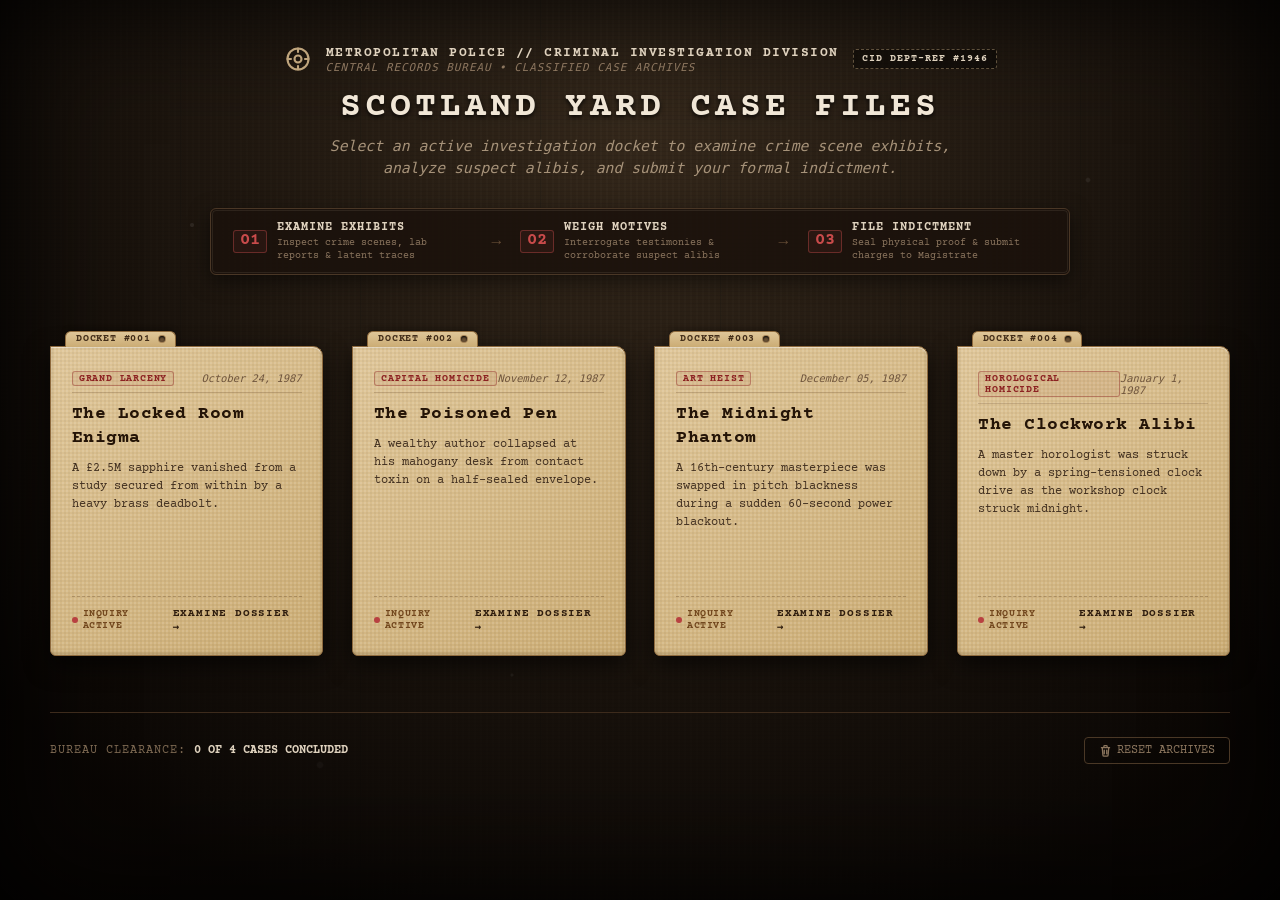
==== commit 39a07593: "feat(ui): unslop onboarding intro page into authentic 1940s Scotland Yard CID Central Archive Bureau" ====
--- a/mystery-game/index.html
+++ b/mystery-game/index.html
@@ -7,7 +7,7 @@
   <title>Bored?</title>
   <meta name="description" content="A single-page detective mystery case solver game.">
   <link rel="icon" type="image/png" href="assets/favicon.png">
-  <link rel="stylesheet" href="styles.css?v=9">
+  <link rel="stylesheet" href="styles.css?v=15">
   <link
     href="https://fonts.googleapis.com/css2?family=Courier+Prime:ital,wght@0,400;0,700;1,400&family=Roboto:wght@300;400;500;700&family=Patrick+Hand&display=swap"
     rel="stylesheet">
@@ -16,19 +16,73 @@
 <body>
   <div id="app">
 
-    <!-- Case Selection View -->
-    <div id="case-selection" class="case-selection">
-      <h2>CONFIDENTIAL FILES</h2>
-      <div class="folder-grid" id="folder-grid">
-        <!-- Case folders injected here -->
-      </div>
-      <div class="selection-actions"
-        style="margin-top: auto; display: flex; justify-content: center; padding-top: 2rem; flex-shrink: 0;">
-        <button id="reset-all-btn" class="submit-btn secondary-btn" style="height: 42px; font-size: 0.85rem;">
-          <svg class="ui-icon" viewBox="0 0 16 16" width="14" height="14" fill="none" stroke="currentColor" stroke-width="1.6" stroke-linecap="round" stroke-linejoin="round" style="vertical-align: -2px; margin-right: 6px;"><path d="M2.5 8a5.5 5.5 0 1 1 1.6 3.9L2 14M2 9.5V14h4.5"/></svg>
-          PURGE ARCHIVED DOSSIERS
+    <!-- Case Selection / Scotland Yard CID Central Archive View -->
+    <div id="case-selection" class="case-selection" role="main" aria-label="Central Case Archives">
+      <!-- Archival Bureau Header -->
+      <header class="archive-bureau-header">
+        <div class="archive-crest-row">
+          <svg class="cid-badge-icon" viewBox="0 0 24 24" width="28" height="28" fill="none" stroke="currentColor" stroke-width="1.8" stroke-linecap="round" stroke-linejoin="round" aria-hidden="true">
+            <circle cx="12" cy="12" r="9"/>
+            <path d="M12 3v3M12 18v3M3 12h3M18 12h3M12 9a3 3 0 1 0 0 6 3 3 0 0 0 0-6z"/>
+          </svg>
+          <div class="archive-dept-meta">
+            <span class="dept-title">METROPOLITAN POLICE // CRIMINAL INVESTIGATION DIVISION</span>
+            <span class="dept-subtitle">CENTRAL RECORDS BUREAU • CLASSIFIED CASE ARCHIVES</span>
+          </div>
+          <div class="archive-serial-badge">CID DEPT-REF #1946</div>
+        </div>
+
+        <h1 class="archive-main-title">SCOTLAND YARD CASE FILES</h1>
+        <p class="archive-intro-text">Select an active investigation docket to examine crime scene exhibits, analyze suspect alibis, and submit your formal indictment.</p>
+
+        <!-- Compact 3-Step Investigative Protocol Ribbon -->
+        <div class="investigation-protocol-ribbon" role="region" aria-label="Investigation Protocol">
+          <div class="protocol-step">
+            <span class="step-num">01</span>
+            <div class="step-desc">
+              <span class="step-title">EXAMINE EXHIBITS</span>
+              <span class="step-sub">Inspect crime scenes, lab reports & latent traces</span>
+            </div>
+          </div>
+          <span class="protocol-arrow" aria-hidden="true">→</span>
+          <div class="protocol-step">
+            <span class="step-num">02</span>
+            <div class="step-desc">
+              <span class="step-title">WEIGH MOTIVES</span>
+              <span class="step-sub">Interrogate testimonies & corroborate suspect alibis</span>
+            </div>
+          </div>
+          <span class="protocol-arrow" aria-hidden="true">→</span>
+          <div class="protocol-step">
+            <span class="step-num">03</span>
+            <div class="step-desc">
+              <span class="step-title">FILE INDICTMENT</span>
+              <span class="step-sub">Seal physical proof & submit charges to Magistrate</span>
+            </div>
+          </div>
+        </div>
+      </header>
+
+      <!-- Grid of Physical Manila Case Dockets -->
+      <div class="folder-grid" id="folder-grid" role="list" aria-label="Case Dockets List">
+        <!-- Case folders dynamically rendered here -->
+      </div>
+
+      <!-- Bureau Clearance Footer & Archive Maintenance -->
+      <footer class="archive-bureau-footer">
+        <div class="archive-clearance-status">
+          <span class="clearance-label">BUREAU CLEARANCE:</span>
+          <span class="clearance-count" id="bureau-clearance-count">0 / 4 CASES CONCLUDED</span>
+        </div>
+        <button id="reset-all-btn" class="archive-purge-btn" type="button" aria-label="Reset all case archives">
+          <svg class="ui-icon" viewBox="0 0 16 16" width="13" height="13" fill="none" stroke="currentColor"
+            stroke-width="1.6" stroke-linecap="round" stroke-linejoin="round"
+            style="vertical-align: -2px; margin-right: 5px;">
+            <path d="M3 4.5h10M6 4.5V3a1 1 0 0 1 1-1h2a1 1 0 0 1 1 1v1.5M4 4.5l.8 9a1.5 1.5 0 0 0 1.5 1.5h3.4a1.5 1.5 0 0 0 1.5-1.5l.8-9M6.5 7.5v4.5M9.5 7.5v4.5" />
+          </svg>
+          RESET ARCHIVES
         </button>
-      </div>
+      </footer>
     </div>
 
     <!-- Active Case View -->
@@ -40,11 +94,20 @@
             <h1 id="case-title">Loading Case...</h1>
             <div class="header-actions">
               <button id="view-fir-btn" class="view-fir-btn">
-                <svg class="ui-icon" viewBox="0 0 16 16" width="14" height="14" fill="none" stroke="currentColor" stroke-width="1.6" stroke-linecap="round" stroke-linejoin="round" style="vertical-align: -2px; margin-right: 5px;"><path d="M2 3.5h3.5l1.5 2H14v7.5H2z"/></svg>
+                <svg class="ui-icon" viewBox="0 0 16 16" width="14" height="14" fill="none" stroke="currentColor"
+                  stroke-width="1.6" stroke-linecap="round" stroke-linejoin="round"
+                  style="vertical-align: -2px; margin-right: 5px;">
+                  <path d="M2 3.5h3.5l1.5 2H14v7.5H2z" />
+                </svg>
                 <span class="btn-full-text">VIEW OFFICIAL </span>F.I.R.
               </button>
               <button id="reset-case-btn" class="view-fir-btn reset-case-btn">
-                <svg class="ui-icon" viewBox="0 0 16 16" width="13" height="13" fill="none" stroke="currentColor" stroke-width="1.6" stroke-linecap="round" stroke-linejoin="round" style="vertical-align: -2px; margin-right: 5px;"><path d="M2.5 8a5.5 5.5 0 1 1 1.6 3.9L2 14M2 9.5V14h4.5"/></svg>
+                <svg class="ui-icon" viewBox="0 0 16 16" width="13" height="13" fill="none" stroke="currentColor"
+                  stroke-width="1.6" stroke-linecap="round" stroke-linejoin="round"
+                  style="vertical-align: -2px; margin-right: 5px;">
+                  <path d="M2.5 7.5A5.5 5.5 0 1 1 3.8 11.2" />
+                  <path d="M2.5 3.5v4h4" />
+                </svg>
                 RESET<span class="btn-full-text"> CASE</span>
               </button>
             </div>
@@ -61,7 +124,11 @@
       <!-- Collapsible Detective Notebook Side Drawer -->
       <div id="detective-notebook" class="notebook-drawer closed">
         <button id="notebook-toggle-btn" class="notebook-toggle-btn" aria-label="Toggle Notebook">
-          <svg class="ui-icon notebook-tab-icon" viewBox="0 0 16 16" width="14" height="14" fill="none" stroke="currentColor" stroke-width="1.6" stroke-linecap="round" stroke-linejoin="round" style="vertical-align: -2px; margin-bottom: 6px;"><path d="M3 2h9a1 1 0 0 1 1 1v10a1 1 0 0 1-1 1H3a1 1 0 0 1-1-1V3a1 1 0 0 1 1-1zM5 5h6M5 8h6M5 11h4"/></svg>
+          <svg class="ui-icon notebook-tab-icon" viewBox="0 0 16 16" width="14" height="14" fill="none"
+            stroke="currentColor" stroke-width="1.6" stroke-linecap="round" stroke-linejoin="round"
+            style="vertical-align: -2px; margin-bottom: 6px;">
+            <path d="M3 2h9a1 1 0 0 1 1 1v10a1 1 0 0 1-1 1H3a1 1 0 0 1-1-1V3a1 1 0 0 1 1-1zM5 5h6M5 8h6M5 11h4" />
+          </svg>
           <span>CASE NOTES</span>
         </button>
         <div class="notebook-binding"></div>
@@ -69,11 +136,20 @@
           <!-- Notebook Top Navigation Tabs -->
           <div class="notebook-nav-tabs">
             <button type="button" class="notebook-nav-tab active" data-tab="observations" id="tab-btn-observations">
-              <svg class="ui-icon" viewBox="0 0 16 16" width="14" height="14" fill="none" stroke="currentColor" stroke-width="1.6" stroke-linecap="round" stroke-linejoin="round" style="vertical-align: -2px; margin-right: 5px;"><path d="M3 2h9a1 1 0 0 1 1 1v10a1 1 0 0 1-1 1H3a1 1 0 0 1-1-1V3a1 1 0 0 1 1-1zM5 5h6M5 8h6M5 11h4"/></svg>
+              <svg class="ui-icon" viewBox="0 0 16 16" width="14" height="14" fill="none" stroke="currentColor"
+                stroke-width="1.6" stroke-linecap="round" stroke-linejoin="round"
+                style="vertical-align: -2px; margin-right: 5px;">
+                <path d="M3 2h9a1 1 0 0 1 1 1v10a1 1 0 0 1-1 1H3a1 1 0 0 1-1-1V3a1 1 0 0 1 1-1zM5 5h6M5 8h6M5 11h4" />
+              </svg>
               <span>OBSERVATIONS</span>
             </button>
             <button type="button" class="notebook-nav-tab" data-tab="dispatch" id="tab-btn-dispatch">
-              <svg class="ui-icon" viewBox="0 0 16 16" width="14" height="14" fill="none" stroke="currentColor" stroke-width="1.6" stroke-linecap="round" stroke-linejoin="round" style="vertical-align: -2px; margin-right: 5px;"><path d="M2.5 3.5a2 2 0 0 1 2-2h7a2 2 0 0 1 2 2v2a2 2 0 0 1-2 2h-7a2 2 0 0 1-2-2v-2zM5.5 7.5v3a2.5 2.5 0 0 0 5 0v-3M8 13.5v1.5"/></svg>
+              <svg class="ui-icon" viewBox="0 0 16 16" width="14" height="14" fill="none" stroke="currentColor"
+                stroke-width="1.6" stroke-linecap="round" stroke-linejoin="round"
+                style="vertical-align: -2px; margin-right: 5px;">
+                <path
+                  d="M2.5 3.5a2 2 0 0 1 2-2h7a2 2 0 0 1 2 2v2a2 2 0 0 1-2 2h-7a2 2 0 0 1-2-2v-2zM5.5 7.5v3a2.5 2.5 0 0 0 5 0v-3M8 13.5v1.5" />
+              </svg>
               <span>DISPATCH</span>
               <span class="dispatch-tab-badge" id="dispatch-tab-badge">2</span>
             </button>
@@ -97,10 +173,17 @@
             <div id="notebook-panel-dispatch" class="notebook-panel hidden">
               <h2 class="notebook-section-title">DISPATCH TELETYPE LEADS</h2>
               <div class="notebook-dispatch-container">
-                <p class="dispatch-flavor-text">Request confidential analytical cables from Headquarters when investigation stalls.</p>
+                <p class="dispatch-flavor-text">Request confidential analytical cables from Headquarters when
+                  investigation stalls.</p>
                 <button type="button" id="request-dispatch-btn" class="dispatch-btn">
-                  <svg class="ui-icon" viewBox="0 0 16 16" width="14" height="14" fill="none" stroke="currentColor" stroke-width="1.6" stroke-linecap="round" stroke-linejoin="round" style="vertical-align: -2px; margin-right: 6px;"><path d="M2.5 3.5a2 2 0 0 1 2-2h7a2 2 0 0 1 2 2v2a2 2 0 0 1-2 2h-7a2 2 0 0 1-2-2v-2zM5.5 7.5v3a2.5 2.5 0 0 0 5 0v-3M8 13.5v1.5"/></svg>
-                  <span class="dispatch-btn-label">REQUEST DISPATCH CABLE</span> (<span id="dispatch-remaining-count">2</span> REMAINING)
+                  <svg class="ui-icon" viewBox="0 0 16 16" width="14" height="14" fill="none" stroke="currentColor"
+                    stroke-width="1.6" stroke-linecap="round" stroke-linejoin="round"
+                    style="vertical-align: -2px; margin-right: 6px;">
+                    <path
+                      d="M2.5 3.5a2 2 0 0 1 2-2h7a2 2 0 0 1 2 2v2a2 2 0 0 1-2 2h-7a2 2 0 0 1-2-2v-2zM5.5 7.5v3a2.5 2.5 0 0 0 5 0v-3M8 13.5v1.5" />
+                  </svg>
+                  <span class="dispatch-btn-label">REQUEST DISPATCH CABLE</span> (<span
+                    id="dispatch-remaining-count">2</span> REMAINING)
                 </button>
                 <div id="dispatch-leads-list" class="dispatch-leads-list" style="margin-top: 1.2rem;">
                   <!-- Dynamically populated unlocked dispatch telegrams -->
@@ -114,7 +197,11 @@
       <footer class="deduction-console" id="deduction-console">
         <div class="console-actions">
           <button type="button" class="back-btn" id="back-btn">
-            <svg class="ui-icon" viewBox="0 0 16 16" width="14" height="14" fill="none" stroke="currentColor" stroke-width="1.6" stroke-linecap="round" stroke-linejoin="round" style="vertical-align: -2px; margin-right: 5px;"><path d="M13 8H3M7 4L3 8l4 4"/></svg>
+            <svg class="ui-icon" viewBox="0 0 16 16" width="14" height="14" fill="none" stroke="currentColor"
+              stroke-width="1.6" stroke-linecap="round" stroke-linejoin="round"
+              style="vertical-align: -2px; margin-right: 5px;">
+              <path d="M13 8H3M7 4L3 8l4 4" />
+            </svg>
             <span class="btn-full-text">RETURN TO </span>ARCHIVES
           </button>
           <div class="desk-case-status" id="desk-case-status">
@@ -122,32 +209,67 @@
             <span class="status-label">ACTIVE INVESTIGATION</span>
           </div>
           <button type="button" class="submit-btn" id="open-deduction-btn">
-            <svg class="ui-icon" viewBox="0 0 16 16" width="14" height="14" fill="none" stroke="currentColor" stroke-width="1.6" stroke-linecap="round" stroke-linejoin="round" style="vertical-align: -2px; margin-right: 6px;"><circle cx="8" cy="8" r="6"/><circle cx="8" cy="8" r="3.5"/><path d="M8 2v1M8 13v1M2 8h1M13 8h1"/></svg>
-            <span class="btn-full-text">FILE </span>DEDUCTION
+            <svg class="ui-icon" viewBox="0 0 16 16" width="14" height="14" fill="none" stroke="currentColor"
+              stroke-width="1.6" stroke-linecap="round" stroke-linejoin="round"
+              style="vertical-align: -2px; margin-right: 6px;">
+              <circle cx="8" cy="8" r="6" />
+              <circle cx="8" cy="8" r="3.5" />
+              <path d="M8 2v1M8 13v1M2 8h1M13 8h1" />
+            </svg>
+            <span class="btn-full-text">OFFICIAL </span>SUBMIT CONCLUSION
           </button>
         </div>
       </footer>
     </div> <!-- End Active Case View -->
 
-    <!-- Detail Inspector Modal -->
+    <!-- Detail Inspector Modal (CID Forensic Examination Dossier) -->
     <div id="inspector-modal" class="overlay hidden">
-      <button type="button" id="close-inspector-btn" class="close-fir-btn" aria-label="Close Inspector">&times;</button>
       <button type="button" id="dossier-zoom-btn" class="doc-zoom-btn hidden" aria-label="Toggle Dossier Zoom">
-        <svg class="ui-icon" viewBox="0 0 16 16" width="14" height="14" fill="none" stroke="currentColor" stroke-width="1.6" stroke-linecap="round" stroke-linejoin="round" style="vertical-align: -2px; margin-right: 4px;"><circle cx="6.5" cy="6.5" r="4.5"/><path d="M10 10l4.5 4.5"/></svg><span class="zoom-text">ZOOM 100%</span>
+        <svg class="ui-icon" viewBox="0 0 16 16" width="14" height="14" fill="none" stroke="currentColor"
+          stroke-width="1.6" stroke-linecap="round" stroke-linejoin="round"
+          style="vertical-align: -2px; margin-right: 4px;">
+          <circle cx="6.5" cy="6.5" r="4.5" />
+          <path d="M10 10l4.5 4.5" />
+        </svg><span class="zoom-text">ZOOM 100%</span>
       </button>
-      <div class="overlay-content inspector-modal-content">
-        <h2 class="fir-doc-type"
-          style="margin-top: 0; font-size: 1.6rem; text-align: center; text-decoration: none; letter-spacing: 2px; color: var(--accent);">
-          DETAIL INSPECTOR</h2>
-        <p id="inspector-instructions"
-          style="font-size: 0.85rem; color: #ccc; text-align: center; margin-bottom: 1.5rem; font-family: var(--font-typewriter);">
-          Hover cursor over the card to slide the circular brass lens and scan for hidden microscopic clues.</p>
-
-        <div id="inspector-workspace" class="inspector-workspace">
+      <div class="overlay-content modal-content inspector-modal-content cid-forensic-dossier">
+        <button type="button" id="close-inspector-btn" class="close-fir-btn"
+          aria-label="Close Inspector">&times;</button>
+
+        <!-- Archival Forensic Dossier Header -->
+        <div class="indictment-header forensic-header">
+          <div class="indictment-crest-row">
+            <svg class="cid-badge-icon" viewBox="0 0 24 24" width="26" height="26" fill="none" stroke="currentColor"
+              stroke-width="1.8" stroke-linecap="round" stroke-linejoin="round">
+              <circle cx="12" cy="12" r="9" />
+              <path d="M12 3v3M12 18v3M3 12h3M18 12h3M12 9a3 3 0 1 0 0 6 3 3 0 0 0 0-6z" />
+            </svg>
+            <div class="indictment-dept-meta">
+              <span class="dept-title">METROPOLITAN POLICE // FORENSIC ANALYSIS LAB</span>
+              <span class="dept-subtitle">OFFICIAL SPECIMEN EXAMINATION DOSSIER • FORM NO. 102-L</span>
+            </div>
+            <div class="indictment-serial" id="inspector-serial-badge">SPECIMEN EX-001</div>
+          </div>
+          <div class="indictment-stamp-banner">
+            <span class="indictment-badge-pill">OPTICAL ANALYSIS</span>
+            <span class="indictment-memo" id="inspector-instructions">Slide the brass optical magnifier across the
+              specimen to isolate latent microscopic traces and tool marks.</span>
+          </div>
+        </div>
+
+        <!-- Examination Lightbox / Stage -->
+        <div id="inspector-workspace" class="inspector-workspace forensic-stage">
           <div id="inspector-base-layer" class="inspector-card-layer base-gray"></div>
           <div id="magnifying-lens" class="magnifying-lens">
+            <div class="lens-crosshair"></div>
             <div id="inspector-zoom-layer" class="inspector-card-layer zoom-sepia"></div>
           </div>
+        </div>
+
+        <!-- Live Latent Finding Readout -->
+        <div id="inspector-readout" class="inspector-readout-box">
+          <span class="readout-label">LATENT TRACE:</span>
+          <span id="inspector-readout-text" class="readout-text">Scanning specimen surface...</span>
         </div>
       </div>
     </div>
@@ -158,7 +280,12 @@
         <button type="button" id="close-puzzle-btn" class="close-fir-btn" aria-label="Close Puzzle">&times;</button>
         <h2 id="puzzle-title" class="fir-doc-type"
           style="margin-top: 0; font-size: 1.6rem; text-align: center; text-decoration: none; letter-spacing: 2px; color: var(--accent);">
-          <svg class="ui-icon" viewBox="0 0 16 16" width="18" height="18" fill="none" stroke="currentColor" stroke-width="1.6" stroke-linecap="round" stroke-linejoin="round" style="vertical-align: -2px; margin-right: 6px;"><path d="M6 2h4M7 2v3.5L3 13a1 1 0 0 0 .9 1.5h8.2a1 1 0 0 0 .9-1.5L9 5.5V2"/></svg>LABORATORY WORKSTATION</h2>
+          <svg class="ui-icon" viewBox="0 0 16 16" width="18" height="18" fill="none" stroke="currentColor"
+            stroke-width="1.6" stroke-linecap="round" stroke-linejoin="round"
+            style="vertical-align: -2px; margin-right: 6px;">
+            <path d="M6 2h4M7 2v3.5L3 13a1 1 0 0 0 .9 1.5h8.2a1 1 0 0 0 .9-1.5L9 5.5V2" />
+          </svg>LABORATORY WORKSTATION
+        </h2>
         <p id="puzzle-instructions"
           style="font-size: 0.85rem; color: #ccc; text-align: center; margin-bottom: 1.5rem; font-family: var(--font-typewriter);">
           Perform advanced analytics to verify evidence parameters.</p>
@@ -171,30 +298,89 @@
       </div>
     </div>
 
-    <!-- Custom Feedback Modal -->
-    <div id="feedback-modal" class="overlay hidden">
-      <div class="overlay-content modal-content">
-        <h2 id="modal-title" class="solved-text" style="font-size: 2.5rem; letter-spacing: 2px;"></h2>
-        <p id="modal-body" style="text-align: left;"></p>
+    <!-- Custom Feedback / Superintendent Case Review Memorandum Modal -->
+    <div id="feedback-modal" class="overlay hidden" role="dialog" aria-modal="true" aria-labelledby="modal-title">
+      <div class="overlay-content modal-content cid-memo-dossier" id="feedback-modal-card">
+        <!-- Archival Memo Header -->
+        <div class="memo-header">
+          <div class="memo-crest-row">
+            <svg class="cid-badge-icon" viewBox="0 0 24 24" width="24" height="24" fill="none" stroke="currentColor"
+              stroke-width="1.8" stroke-linecap="round" stroke-linejoin="round">
+              <circle cx="12" cy="12" r="9" />
+              <path d="M12 3v3M12 18v3M3 12h3M18 12h3M12 9a3 3 0 1 0 0 6 3 3 0 0 0 0-6z" />
+            </svg>
+            <div class="memo-dept-meta">
+              <span class="dept-title">METROPOLITAN POLICE // CRIMINAL INVESTIGATION DIVISION</span>
+              <span class="dept-subtitle">OFFICIAL SUPERINTENDENT CASE REVIEW • FORM NO. 44-R</span>
+            </div>
+            <div class="memo-serial" id="memo-serial-badge">MEMO #REV-1946</div>
+          </div>
+          <!-- Slanted Ink Rubber Stamp -->
+          <div class="memo-stamp-wrapper">
+            <div id="modal-stamp" class="rubber-stamp stamp-rejected">REJECTED BY SUPERINTENDENT</div>
+          </div>
+        </div>
+
+        <div class="memo-body-container">
+          <h2 id="modal-title" class="memo-headline">INDICTMENT REVIEW FINDINGS</h2>
+          <div id="modal-body" class="memo-content-box"></div>
+        </div>
+
         <div class="modal-actions" id="modal-actions">
-          <!-- Action buttons injected here -->
-        </div>
-      </div>
-    </div>
-
-    <!-- Success Overlay -->
-    <div id="solved-overlay" class="overlay hidden">
-      <div class="overlay-content modal-content" style="max-width: 650px;">
-        <h2 class="solved-text" data-text="CASE SOLVED!" style="font-size: 3rem;">CASE SOLVED!</h2>
-        <div id="solved-story-container"
-          style="text-align: left; margin-bottom: 2rem; color: #ddd; font-size: 1.05rem; line-height: 1.6;"></div>
-        <div class="modal-actions"
-          style="display: flex; gap: 15px; margin-top: 1.5rem; justify-content: center; width: 100%; flex-wrap: wrap;">
-          <button id="next-case-btn" class="submit-btn" style="flex: 1; min-width: 200px; height: 50px;">RETURN TO
-            FILES</button>
-          <button id="solved-reset-case-btn" class="submit-btn secondary-btn reset-case-btn"
-            style="flex: 1; min-width: 200px; height: 50px;">
-            <svg class="ui-icon" viewBox="0 0 16 16" width="14" height="14" fill="none" stroke="currentColor" stroke-width="1.6" stroke-linecap="round" stroke-linejoin="round" style="vertical-align: -2px; margin-right: 6px;"><path d="M2.5 8a5.5 5.5 0 1 1 1.6 3.9L2 14M2 9.5V14h4.5"/></svg>RESET CASE</button>
+          <!-- Action buttons dynamically injected here -->
+        </div>
+      </div>
+    </div>
+
+    <!-- Official Trial Conviction & Case Solved Overlay -->
+    <div id="solved-overlay" class="overlay hidden" role="dialog" aria-modal="true" aria-labelledby="solved-title">
+      <div class="overlay-content modal-content cid-conviction-dossier">
+        <!-- Court Header -->
+        <div class="memo-header conviction-header">
+          <div class="memo-crest-row">
+            <svg class="cid-badge-icon" viewBox="0 0 24 24" width="26" height="26" fill="none" stroke="currentColor"
+              stroke-width="1.8" stroke-linecap="round" stroke-linejoin="round">
+              <path d="M12 2L4 5v6.09c0 5.05 3.41 9.76 8 10.91 4.59-1.15 8-5.86 8-10.91V5l-8-3z" />
+              <path d="M9 12l2 2 4-4" />
+            </svg>
+            <div class="memo-dept-meta">
+              <span class="dept-title">CENTRAL CRIMINAL COURT // OLD BAILEY PROCEEDINGS</span>
+              <span class="dept-subtitle">FINAL JUDICIAL VERDICT & CONVICTION DISPOSITION</span>
+            </div>
+            <div class="memo-serial">DOCKET #VERDICT-1946</div>
+          </div>
+          <!-- Case Solved Rubber Stamp -->
+          <div class="memo-stamp-wrapper">
+            <div class="rubber-stamp stamp-solved">CASE CONCLUDED // GUILTY VERDICT</div>
+          </div>
+        </div>
+
+        <div class="conviction-body-container">
+          <h2 id="solved-title" class="conviction-headline">CRIMINAL INDICTMENT UPHELD</h2>
+          <p class="conviction-sub">The Magistrate and Crown Prosecutor have evaluated your submitted evidence docket.
+            The accused has been committed for trial without bail.</p>
+
+          <div id="solved-story-container" class="conviction-story-scroll"></div>
+        </div>
+
+        <div class="modal-actions conviction-actions">
+          <button id="next-case-btn" class="submit-btn cid-action-btn primary-action">
+            <svg class="ui-icon" viewBox="0 0 16 16" width="14" height="14" fill="none" stroke="currentColor"
+              stroke-width="1.6" stroke-linecap="round" stroke-linejoin="round"
+              style="vertical-align: -2px; margin-right: 6px;">
+              <path d="M2 3.5h3.5l1.5 2H14v7.5H2z" />
+            </svg>
+            ARCHIVE DOSSIER & RETURN TO FILES
+          </button>
+          <button id="solved-reset-case-btn" class="submit-btn secondary-btn cid-action-btn reset-case-btn">
+            <svg class="ui-icon" viewBox="0 0 16 16" width="13" height="13" fill="none" stroke="currentColor"
+              stroke-width="1.6" stroke-linecap="round" stroke-linejoin="round"
+              style="vertical-align: -2px; margin-right: 6px;">
+              <path d="M2.5 7.5A5.5 5.5 0 1 1 3.8 11.2" />
+              <path d="M2.5 3.5v4h4" />
+            </svg>
+            RE-OPEN CASE INVESTIGATION
+          </button>
         </div>
       </div>
     </div>
@@ -203,7 +389,12 @@
     <div id="fir-overlay" class="fir-overlay hidden">
       <button id="close-fir-btn" class="close-fir-btn" aria-label="Close Case File">&times;</button>
       <button type="button" id="fir-zoom-btn" class="doc-zoom-btn" aria-label="Toggle Document Zoom">
-        <svg class="ui-icon" viewBox="0 0 16 16" width="14" height="14" fill="none" stroke="currentColor" stroke-width="1.6" stroke-linecap="round" stroke-linejoin="round" style="vertical-align: -2px; margin-right: 4px;"><circle cx="6.5" cy="6.5" r="4.5"/><path d="M10 10l4.5 4.5"/></svg><span class="zoom-text">ZOOM 100%</span>
+        <svg class="ui-icon" viewBox="0 0 16 16" width="14" height="14" fill="none" stroke="currentColor"
+          stroke-width="1.6" stroke-linecap="round" stroke-linejoin="round"
+          style="vertical-align: -2px; margin-right: 4px;">
+          <circle cx="6.5" cy="6.5" r="4.5" />
+          <path d="M10 10l4.5 4.5" />
+        </svg><span class="zoom-text">ZOOM 100%</span>
       </button>
       <div class="fir-paper-wrapper">
         <div class="fir-paper">
@@ -256,13 +447,14 @@
       <div class="overlay-content modal-content deduction-modal-content cid-indictment-dossier">
         <button type="button" id="close-deduction-btn" class="close-fir-btn"
           aria-label="Close Case File">&times;</button>
-        
+
         <!-- Archival Dossier Header -->
         <div class="indictment-header">
           <div class="indictment-crest-row">
-            <svg class="cid-badge-icon" viewBox="0 0 24 24" width="26" height="26" fill="none" stroke="currentColor" stroke-width="1.8" stroke-linecap="round" stroke-linejoin="round">
-              <path d="M12 2L4 5v6.09c0 5.05 3.41 9.76 8 10.91 4.59-1.15 8-5.86 8-10.91V5l-8-3z"/>
-              <path d="M12 8v4M12 16h.01"/>
+            <svg class="cid-badge-icon" viewBox="0 0 24 24" width="26" height="26" fill="none" stroke="currentColor"
+              stroke-width="1.8" stroke-linecap="round" stroke-linejoin="round">
+              <path d="M12 2L4 5v6.09c0 5.05 3.41 9.76 8 10.91 4.59-1.15 8-5.86 8-10.91V5l-8-3z" />
+              <path d="M12 8v4M12 16h.01" />
             </svg>
             <div class="indictment-dept-meta">
               <span class="dept-title">METROPOLITAN POLICE DEPARTMENT // CID</span>
@@ -272,16 +464,38 @@
           </div>
           <div class="indictment-stamp-banner">
             <span class="indictment-badge-pill">CASE FILE CID-FINAL</span>
-            <span class="indictment-memo">Findings must withstand physical cross-examination. All parameters must connect with physical corkboard exhibits.</span>
-          </div>
-        </div>
-
-        <form id="solution-form">
+            <span class="indictment-memo">Findings must withstand physical cross-examination. All parameters must
+              connect with physical corkboard exhibits.</span>
+          </div>
+        </div>
+
+        <form id="solution-form" novalidate>
+          <!-- Section 1: Primary Accused (Suspect Dropdown & Interactive Lineup) -->
+          <div class="indictment-section" id="section-accused-suspect">
+            <div class="indictment-section-header">
+              <span class="sec-number">01</span>
+              <span class="sec-label">PRIMARY ACCUSED CULPRIT</span>
+              <span class="sec-hint" id="suspect-selection-hint">Select suspect or stamp polaroid</span>
+            </div>
+
+            <!-- Visible Vintage Police Department Suspect Select Dropdown -->
+            <div class="suspect-select-wrapper">
+              <select id="suspect-select" class="indictment-suspect-select" required
+                aria-label="Select Primary Accused Suspect">
+                <option value="" disabled selected>-- CHOOSE PRIMARY ACCUSED SUSPECT --</option>
+              </select>
+            </div>
+
+            <div id="suspect-lineup-container" class="suspect-polaroid-lineup" role="radiogroup"
+              aria-label="Primary Accused Suspect Gallery">
+              <!-- Dynamically populated mini-polaroids -->
+            </div>
+          </div>
+
           <!-- Hidden accessible selects (maintained for compatibility and validation) -->
-          <div class="sr-hidden-select-group" style="position: absolute; opacity: 0; pointer-events: none; height: 0; width: 0; overflow: hidden;" aria-hidden="true">
-            <select id="suspect-select" tabindex="-1">
-              <option value="" disabled selected>Select suspect...</option>
-            </select>
+          <div class="sr-hidden-select-group"
+            style="position: absolute; opacity: 0; pointer-events: none; height: 0; width: 0; overflow: hidden;"
+            aria-hidden="true">
             <select id="method-select" tabindex="-1">
               <option value="" disabled selected>Select method...</option>
             </select>
@@ -290,18 +504,6 @@
             </select>
           </div>
 
-          <!-- Section 1: Primary Accused (Suspect Polaroid Lineup) -->
-          <div class="indictment-section" id="section-accused-suspect">
-            <div class="indictment-section-header">
-              <span class="sec-number">01</span>
-              <span class="sec-label">PRIMARY ACCUSED CULPRIT</span>
-              <span class="sec-hint" id="suspect-selection-hint">Stamp accused suspect</span>
-            </div>
-            <div id="suspect-lineup-container" class="suspect-polaroid-lineup" role="radiogroup" aria-label="Primary Accused Suspect">
-              <!-- Dynamically populated mini-polaroids -->
-            </div>
-          </div>
-
           <!-- Section 2: Execution Mechanism & Forensic Vector -->
           <div class="indictment-section" id="section-execution-method">
             <div class="indictment-section-header">
@@ -309,7 +511,8 @@
               <span class="sec-label">EXECUTION MECHANISM & FORENSIC VECTOR</span>
               <span class="sec-hint" id="method-selection-hint">Select vector</span>
             </div>
-            <div id="method-cards-container" class="forensic-cards-grid" role="radiogroup" aria-label="Execution Method">
+            <div id="method-cards-container" class="forensic-cards-grid" role="radiogroup"
+              aria-label="Execution Method">
               <!-- Dynamically populated method slips -->
             </div>
           </div>
@@ -337,8 +540,23 @@
               <!-- Dynamically populated physical evidence pockets -->
             </div>
             <div id="selected-clues-preview" class="selected-clues-preview-box" style="display: none;"></div>
-            <button type="button" id="select-evidence-trigger-btn" class="submit-btn secondary-btn indictment-corkboard-btn">
-              <svg class="ui-icon" viewBox="0 0 16 16" width="15" height="15" fill="none" stroke="currentColor" stroke-width="1.6" stroke-linecap="round" stroke-linejoin="round"><path d="M8 1v5M4 6h8l-1 5H5L4 6zM8 11v4"/></svg>
+
+            <!-- In-Dossier Evidence Direct Selector -->
+            <div class="evidence-picker-banner">
+              <span class="picker-label">CASE EXHIBITS REPOSITORY:</span>
+              <span class="picker-sub">Tap verified exhibits below to seal directly into Case Indictment</span>
+            </div>
+            <div id="dossier-evidence-grid" class="dossier-evidence-grid" role="group"
+              aria-label="Available Case Exhibits">
+              <!-- Dynamically populated evidence selection cards -->
+            </div>
+
+            <button type="button" id="select-evidence-trigger-btn"
+              class="submit-btn secondary-btn indictment-corkboard-btn">
+              <svg class="ui-icon" viewBox="0 0 16 16" width="15" height="15" fill="none" stroke="currentColor"
+                stroke-width="1.6" stroke-linecap="round" stroke-linejoin="round">
+                <path d="M8 1v5M4 6h8l-1 5H5L4 6zM8 11v4" />
+              </svg>
               PIN EVIDENCE ON CORKBOARD
             </button>
           </div>
@@ -347,13 +565,14 @@
           <div class="indictment-submit-row">
             <button type="submit" class="cid-wax-seal-btn" id="submit-btn">
               <div class="wax-seal-medallion">
-                <svg viewBox="0 0 24 24" width="22" height="22" fill="none" stroke="currentColor" stroke-width="2" stroke-linecap="round" stroke-linejoin="round">
-                  <path d="M12 2L4 5v6.09c0 5.05 3.41 9.76 8 10.91 4.59-1.15 8-5.86 8-10.91V5l-8-3z"/>
-                  <path d="M9 12l2 2 4-4"/>
+                <svg viewBox="0 0 24 24" width="22" height="22" fill="none" stroke="currentColor" stroke-width="2"
+                  stroke-linecap="round" stroke-linejoin="round">
+                  <path d="M12 2L4 5v6.09c0 5.05 3.41 9.76 8 10.91 4.59-1.15 8-5.86 8-10.91V5l-8-3z" />
+                  <path d="M9 12l2 2 4-4" />
                 </svg>
               </div>
               <div class="wax-seal-text">
-                <span class="wax-title">AFFIX POLICE SEAL & FILE INDICTMENT</span>
+                <span class="wax-title">AFFIX POLICE SEAL & SUBMIT INDICTMENT</span>
                 <span class="wax-subtitle">OFFICIAL SUBMISSION TO MAGISTRATE</span>
               </div>
             </button>
@@ -366,14 +585,24 @@
     <div id="evidence-selection-dock" class="selection-dock hidden">
       <div class="dock-content">
         <span class="dock-title">
-          <svg class="ui-icon" viewBox="0 0 16 16" width="14" height="14" fill="none" stroke="currentColor" stroke-width="1.6" stroke-linecap="round" stroke-linejoin="round" style="vertical-align: -2px; margin-right: 4px;"><path d="M8 1v5M4 6h8l-1 5H5L4 6zM8 11v4"/></svg>
+          <svg class="ui-icon" viewBox="0 0 16 16" width="14" height="14" fill="none" stroke="currentColor"
+            stroke-width="1.6" stroke-linecap="round" stroke-linejoin="round"
+            style="vertical-align: -2px; margin-right: 4px;">
+            <path d="M8 1v5M4 6h8l-1 5H5L4 6zM8 11v4" />
+          </svg>
           YARN BOARD
         </span>
         <span class="badge-count" id="dock-suspect-badge">NO SUSPECT PINNED</span>
         <span class="badge-count" id="dock-badge-count">0 / 2 CLUES LINKED</span>
         <button type="button" id="clear-yarn-btn" class="submit-btn secondary-btn"
           style="height: 36px; padding: 0 0.85rem; font-size: 0.8rem;">
-          <svg class="ui-icon" viewBox="0 0 16 16" width="13" height="13" fill="none" stroke="currentColor" stroke-width="1.6" stroke-linecap="round" stroke-linejoin="round" style="vertical-align: -2px; margin-right: 4px;"><circle cx="4" cy="4.5" r="2"/><circle cx="4" cy="11.5" r="2"/><path d="M5.5 5.5l7 6M12.5 4.5l-7 6"/></svg>
+          <svg class="ui-icon" viewBox="0 0 16 16" width="13" height="13" fill="none" stroke="currentColor"
+            stroke-width="1.6" stroke-linecap="round" stroke-linejoin="round"
+            style="vertical-align: -2px; margin-right: 4px;">
+            <circle cx="4" cy="4.5" r="2" />
+            <circle cx="4" cy="11.5" r="2" />
+            <path d="M5.5 5.5l7 6M12.5 4.5l-7 6" />
+          </svg>
           CLEAR
         </button>
         <button type="button" id="confirm-evidence-btn" class="submit-btn"
@@ -384,15 +613,15 @@
     </div>
   </div>
 
-  <script src="js/cases/case-001.js?v=9"></script>
-  <script src="js/cases/case-002.js?v=9"></script>
-  <script src="js/cases/case-003.js?v=9"></script>
-  <script src="js/cases/case-004.js?v=9"></script>
-  <script src="js/cases/index.js?v=9"></script>
-  <script src="js/sound.js?v=9"></script>
-  <script src="js/puzzles.js?v=9"></script>
-  <script src="js/deductions.js?v=9"></script>
-  <script src="js/app.js?v=9"></script>
+  <script src="js/cases/case-001.js?v=15"></script>
+  <script src="js/cases/case-002.js?v=15"></script>
+  <script src="js/cases/case-003.js?v=15"></script>
+  <script src="js/cases/case-004.js?v=15"></script>
+  <script src="js/cases/index.js?v=15"></script>
+  <script src="js/sound.js?v=15"></script>
+  <script src="js/puzzles.js?v=15"></script>
+  <script src="js/deductions.js?v=15"></script>
+  <script src="js/app.js?v=15"></script>
 </body>
 
 </html>
--- a/mystery-game/styles.css
+++ b/mystery-game/styles.css
@@ -40,6 +40,7 @@
    font-family: var(--font-system);
    color: var(--text-main);
    height: 100vh;
+   height: 100dvh;
    overflow: hidden;
  }
 
@@ -47,6 +48,7 @@
    display: flex;
    flex-direction: column;
    height: 100%;
+   height: 100dvh;
  }
 
  /* Top Investigation Header Rail */
@@ -533,7 +535,7 @@
       radial-gradient(circle at 10% 90%, rgba(40, 25, 12, 0.32) 1.2px, transparent 2.5px),
       linear-gradient(135deg, rgba(35, 22, 10, 0.2) 0%, transparent 50%, rgba(180, 145, 105, 0.12) 100%);
     background-size: 7px 11px, 17px 19px, 23px 29px, 13px 17px, 31px 37px, 100% 100%;
-    padding: 5.5rem 2.5rem calc(56px + 2.5rem) 2.5rem;
+    padding: 5rem 2.5rem calc(56px + 2rem) 2.5rem;
     overflow-y: auto;
     display: grid;
     grid-template-columns: repeat(auto-fill, minmax(280px, 1fr));
@@ -1365,114 +1367,419 @@
   }
 
  /* Case Selection UI */
+  /* Case Selection & Scotland Yard CID Central Archive UI */
   .case-selection {
-    background-color: #1e120c;
+    background-color: #170e08;
     background-image:
-      /* Ambient spotlight overlay */
-      radial-gradient(circle at 50% 30%, rgba(255, 218, 155, 0.15) 0%, rgba(0, 0, 0, 0.85) 75%),
+      /* Soft ambient bureau spotlight overlay */
+      radial-gradient(circle at 50% 15%, rgba(255, 218, 155, 0.12) 0%, rgba(8, 5, 3, 0.95) 85%),
       /* Wood plank separation lines */
-      linear-gradient(90deg, rgba(0,0,0,0.4) 0px, transparent 2px, transparent 180px, rgba(0,0,0,0.4) 182px),
+      linear-gradient(90deg, rgba(0,0,0,0.5) 0px, transparent 2px, transparent 180px, rgba(0,0,0,0.5) 182px),
       /* Fine wood grain lines */
-      repeating-linear-gradient(0deg, rgba(0,0,0,0.15) 0px, rgba(0,0,0,0.15) 1px, transparent 1px, transparent 4px),
-      repeating-linear-gradient(90deg, rgba(255,255,255,0.02) 0px, rgba(255,255,255,0.02) 2px, transparent 2px, transparent 6px);
+      repeating-linear-gradient(0deg, rgba(0,0,0,0.18) 0px, rgba(0,0,0,0.18) 1px, transparent 1px, transparent 4px),
+      repeating-linear-gradient(90deg, rgba(255,255,255,0.015) 0px, rgba(255,255,255,0.015) 2px, transparent 2px, transparent 6px);
     background-size: 100% 100%, 180px 100%, 100% 4px, 6px 100%;
+    min-height: 100%;
     height: 100%;
     overflow-y: auto;
-    padding: 4rem;
+    padding: 2.8rem 2.2rem 3rem 2.2rem;
     display: flex;
     flex-direction: column;
-    box-shadow: inset 0 0 100px rgba(0,0,0,0.95);
+    box-shadow: inset 0 0 120px rgba(0,0,0,0.98);
     position: relative;
-  }
-
- .case-selection h2 {
-   font-family: var(--font-typewriter);
-   color: var(--accent);
-   text-align: center;
-   font-size: 3.5rem;
-   letter-spacing: 5px;
-   margin-bottom: 4rem;
-   text-shadow: 0 0 15px rgba(216,49,49,0.4), 0 2px 4px #000;
- }
-
- .folder-grid {
-   display: flex;
-   flex-wrap: wrap;
-   gap: 4rem;
-   justify-content: center;
- }
-
+    box-sizing: border-box;
+  }
+
+  /* Archival Bureau Header */
+  .archive-bureau-header {
+    text-align: center;
+    max-width: 920px;
+    margin: 0 auto 2rem auto;
+    width: 100%;
+  }
+
+  .archive-crest-row {
+    display: flex;
+    align-items: center;
+    justify-content: center;
+    gap: 14px;
+    margin-bottom: 0.8rem;
+  }
+
+  .archive-crest-row .cid-badge-icon {
+    color: #bfa57d;
+    flex-shrink: 0;
+  }
+
+  .archive-dept-meta {
+    display: flex;
+    flex-direction: column;
+    text-align: left;
+  }
+
+  .archive-dept-meta .dept-title {
+    font-size: 0.84rem;
+    font-weight: 700;
+    letter-spacing: 1.5px;
+    color: #dfd2be;
+    font-family: var(--font-typewriter);
+  }
+
+  .archive-dept-meta .dept-subtitle {
+    font-size: 0.68rem;
+    letter-spacing: 1px;
+    color: #8c765f;
+    font-style: italic;
+    font-family: var(--font-typewriter);
+  }
+
+  .archive-serial-badge {
+    border: 1px dashed rgba(191, 165, 125, 0.45);
+    padding: 3px 8px;
+    border-radius: 3px;
+    font-size: 0.65rem;
+    color: #dfd2be;
+    letter-spacing: 1px;
+    background: rgba(0, 0, 0, 0.4);
+    font-family: var(--font-typewriter);
+    font-weight: 700;
+    white-space: nowrap;
+  }
+
+  .archive-main-title {
+    font-family: var(--font-typewriter);
+    color: #f0e6d6;
+    font-size: 2.2rem;
+    letter-spacing: 4px;
+    margin: 0.8rem 0 0.5rem 0;
+    font-weight: 700;
+    text-shadow: 0 2px 4px rgba(0, 0, 0, 0.8);
+  }
+
+  .archive-intro-text {
+    font-family: var(--font-typewriter);
+    color: #a69279;
+    font-size: 0.92rem;
+    line-height: 1.5;
+    margin: 0 auto 1.8rem auto;
+    max-width: 660px;
+    font-style: italic;
+  }
+
+  /* Quiet 3-Step Investigative Protocol Ribbon */
+  .investigation-protocol-ribbon {
+    display: flex;
+    align-items: center;
+    justify-content: center;
+    gap: 16px;
+    background: rgba(26, 17, 11, 0.85);
+    border: 1px solid #4a3726;
+    outline: 1px solid rgba(212, 197, 169, 0.1);
+    outline-offset: -3px;
+    border-radius: 6px;
+    padding: 0.75rem 1.4rem;
+    max-width: 860px;
+    margin: 0 auto 2.4rem auto;
+    box-shadow: 0 6px 20px rgba(0, 0, 0, 0.5);
+  }
+
+  .protocol-step {
+    display: flex;
+    align-items: center;
+    gap: 10px;
+    text-align: left;
+    flex: 1;
+    min-width: 0;
+  }
+
+  .protocol-step .step-num {
+    font-family: var(--font-typewriter);
+    font-size: 1.05rem;
+    font-weight: 700;
+    color: #c94b4b;
+    border: 1px solid rgba(201, 75, 75, 0.4);
+    padding: 2px 6px;
+    border-radius: 3px;
+    background: rgba(201, 75, 75, 0.08);
+    flex-shrink: 0;
+    line-height: 1;
+  }
+
+  .protocol-step .step-desc {
+    display: flex;
+    flex-direction: column;
+    min-width: 0;
+  }
+
+  .protocol-step .step-title {
+    font-family: var(--font-typewriter);
+    font-size: 0.72rem;
+    font-weight: 700;
+    letter-spacing: 1px;
+    color: #dfd2be;
+  }
+
+  .protocol-step .step-sub {
+    font-family: var(--font-typewriter);
+    font-size: 0.62rem;
+    color: #8c765f;
+    line-height: 1.35;
+    margin-top: 2px;
+  }
+
+  .protocol-arrow {
+    color: #634b35;
+    font-size: 1rem;
+    user-select: none;
+    flex-shrink: 0;
+  }
+
+  /* Folder Grid (Responsive CSS Grid, No Orphans) */
+  .folder-grid {
+    display: grid;
+    grid-template-columns: repeat(4, 1fr);
+    gap: 1.8rem;
+    width: 100%;
+    max-width: 1180px;
+    margin: 0 auto;
+    box-sizing: border-box;
+  }
+
+  @media (max-width: 1120px) {
+    .folder-grid {
+      grid-template-columns: repeat(2, 1fr);
+      max-width: 680px;
+    }
+  }
+
+  /* Authentic Manila Case Docket */
   .folder-card {
-    width: 250px;
-    height: 320px;
     background-color: #dbb87d;
-    /* Manila paper micro-texture */
     background-image: 
-      radial-gradient(rgba(0, 0, 0, 0.05) 1px, transparent 0),
-      radial-gradient(rgba(255, 255, 255, 0.1) 1px, transparent 0);
-    background-size: 4px 4px;
-    background-position: 0 0, 2px 2px;
-    border-radius: 0 15px 5px 5px;
+      radial-gradient(rgba(0, 0, 0, 0.04) 1px, transparent 1px),
+      radial-gradient(rgba(255, 255, 255, 0.12) 1px, transparent 1px),
+      linear-gradient(145deg, #dfc699 0%, #cbac74 100%);
+    background-size: 4px 4px, 4px 4px, 100% 100%;
+    background-position: 0 0, 2px 2px, 0 0;
+    border: 1.5px solid #8e6a3d;
+    border-radius: 0 10px 6px 6px;
     position: relative;
     cursor: pointer;
-    box-shadow: 5px 10px 25px rgba(0,0,0,0.6), inset 0 2px 2px rgba(255,255,255,0.2), inset 0 -3px 5px rgba(0,0,0,0.1);
-    transition: transform 0.3s cubic-bezier(0.175, 0.885, 0.32, 1.275), box-shadow 0.3s;
-    padding: 2.5rem 1.5rem 1.5rem 1.5rem;
-    color: #3b2a1a;
-    font-family: var(--font-typewriter);
-    border: 1px solid #c29d60;
-  }
-
-  /* Folder Tab */
-  .folder-card::before {
-    content: '';
+    box-shadow: 0 8px 24px rgba(0, 0, 0, 0.65), inset 0 1px 1px rgba(255, 255, 255, 0.5), inset 0 -2px 4px rgba(0, 0, 0, 0.15);
+    transition: transform 0.22s ease, box-shadow 0.22s ease;
+    padding: 1.5rem 1.3rem 1.3rem 1.3rem;
+    color: #2b1f14;
+    font-family: var(--font-typewriter);
+    display: flex;
+    flex-direction: column;
+    min-height: 310px;
+    text-align: left;
+    box-sizing: border-box;
+  }
+
+  .folder-card:hover {
+    transform: translateY(-6px);
+    box-shadow: 0 16px 36px rgba(0, 0, 0, 0.75), inset 0 1px 1px rgba(255, 255, 255, 0.6);
+  }
+
+  /* Folder Tab at top */
+  .folder-top-tab {
     position: absolute;
     top: -16px;
-    left: 15px;
-    width: 90px;
-    height: 17px;
-    background-color: #dbb87d;
-    background-image: 
-      radial-gradient(rgba(0, 0, 0, 0.05) 1px, transparent 0);
-    background-size: 4px 4px;
-    border-radius: 8px 8px 0 0;
-    border: 1px solid #c29d60;
+    left: 14px;
+    height: 16px;
+    padding: 0 10px;
+    background-color: #dfc699;
+    background-image: linear-gradient(180deg, #dfc699 0%, #cbac74 100%);
+    border: 1.5px solid #8e6a3d;
     border-bottom: none;
-    box-shadow: 0 -2px 5px rgba(0,0,0,0.15);
-  }
-
- .folder-card:hover {
-   transform: translateY(-8px) scale(1.02);
-   box-shadow: 8px 12px 25px rgba(0,0,0,0.6);
- }
-
-  .folder-card h3 {
-    margin-top: 25px;
-    font-size: 1.2rem;
-    text-transform: uppercase;
-    border-bottom: 2px dashed rgba(59, 42, 26, 0.3);
-    padding-bottom: 8px;
-    color: #5a3d28;
-    font-weight: bold;
-  }
-
-  .solved-stamp-folder {
-    position: absolute;
-    bottom: 30px;
-    right: -20px;
-    color: rgba(216, 49, 49, 0.85);
-    border: 4px dashed rgba(216, 49, 49, 0.85);
-    padding: 8px 16px;
-    font-family: var(--font-typewriter);
-    font-weight: bold;
-    font-size: 1.8rem;
-    transform: rotate(-12deg) scale(1);
-    letter-spacing: 3px;
-    pointer-events: none;
-    text-shadow: 1px 1px 1px rgba(216, 49, 49, 0.2);
-    /* Distressed stamp texture look */
-    background: radial-gradient(circle, rgba(216, 49, 49, 0.05) 20%, transparent 80%);
-    box-shadow: 0 0 15px rgba(216, 49, 49, 0.15), inset 0 0 10px rgba(216, 49, 49, 0.1);
+    border-radius: 6px 6px 0 0;
+    display: flex;
+    align-items: center;
+    gap: 8px;
+    box-shadow: 0 -2px 5px rgba(0, 0, 0, 0.25);
+  }
+
+  .folder-tab-ref {
+    font-size: 0.64rem;
+    font-weight: 700;
+    color: #422d19;
+    letter-spacing: 0.8px;
+  }
+
+  .folder-eyelet {
+    width: 6px;
+    height: 6px;
+    border-radius: 50%;
+    background: #695033;
+    box-shadow: inset 0 1px 2px #000, 0 0 0 1px #a48255;
+    display: inline-block;
+  }
+
+  /* Folder Docket Body */
+  .folder-docket-body {
+    display: flex;
+    flex-direction: column;
+    flex: 1;
+  }
+
+  .folder-classification-row {
+    display: flex;
+    justify-content: space-between;
+    align-items: center;
+    border-bottom: 1px solid rgba(90, 61, 33, 0.22);
+    padding-bottom: 6px;
+    margin-bottom: 10px;
+  }
+
+  .folder-category-tag {
+    font-size: 0.62rem;
+    font-weight: 700;
+    color: #8c2222;
+    border: 1px solid rgba(140, 34, 34, 0.4);
+    padding: 1px 6px;
+    border-radius: 3px;
+    background: rgba(140, 34, 34, 0.06);
+    letter-spacing: 0.8px;
+  }
+
+  .folder-case-date {
+    font-size: 0.65rem;
+    color: #6e543c;
+    font-style: italic;
+  }
+
+  .folder-case-title {
+    font-size: 1.15rem;
+    font-weight: 700;
+    color: #241407;
+    margin: 0 0 8px 0;
+    line-height: 1.3;
+    letter-spacing: 0.5px;
+  }
+
+  .folder-teaser-text {
+    font-size: 0.78rem;
+    color: #423020;
+    line-height: 1.45;
+    margin: 0 0 1.2rem 0;
+    flex: 1;
+  }
+
+  /* Docket Footer & Interactive State */
+  .folder-docket-footer {
+    margin-top: auto;
+    border-top: 1px dashed rgba(90, 61, 33, 0.3);
+    padding-top: 10px;
+  }
+
+  .folder-docket-action {
+    display: flex;
+    justify-content: space-between;
+    align-items: center;
+  }
+
+  .docket-status-badge {
+    display: inline-flex;
+    align-items: center;
+    gap: 5px;
+    font-size: 0.65rem;
+    font-weight: 700;
+    color: #73481e;
+    letter-spacing: 0.6px;
+  }
+
+  .status-pulse-dot {
+    width: 6px;
+    height: 6px;
+    border-radius: 50%;
+    background: #b84141;
+    display: inline-block;
+  }
+
+  .docket-open-hint {
+    font-size: 0.68rem;
+    font-weight: 700;
+    color: #2e1c0d;
+    letter-spacing: 0.8px;
+    transition: transform 0.15s ease, color 0.15s ease;
+  }
+
+  .folder-card:hover .docket-open-hint {
+    transform: translateX(3px);
+    color: #8c2222;
+  }
+
+  /* Solved Stamp on Case Folder */
+  .folder-solved-stamp {
+    font-family: var(--font-typewriter);
+    font-size: 0.82rem;
+    font-weight: 700;
+    color: #1e542b;
+    border: 2px solid #1e542b;
+    padding: 5px 8px;
+    border-radius: 4px;
+    background: rgba(30, 84, 43, 0.08);
+    letter-spacing: 1px;
+    transform: rotate(-3deg);
+    display: inline-block;
+    width: 100%;
+    text-align: center;
+    box-sizing: border-box;
+    box-shadow: 0 2px 4px rgba(30, 84, 43, 0.15);
+  }
+
+  /* Bureau Clearance Footer */
+  .archive-bureau-footer {
+    margin-top: 3.5rem;
+    display: flex;
+    justify-content: space-between;
+    align-items: center;
+    border-top: 1px solid #3d2b1c;
+    padding-top: 1.5rem;
+    width: 100%;
+    max-width: 1180px;
+    margin-left: auto;
+    margin-right: auto;
+    box-sizing: border-box;
+  }
+
+  .archive-clearance-status {
+    display: flex;
+    align-items: center;
+    gap: 8px;
+    font-family: var(--font-typewriter);
+    font-size: 0.74rem;
+  }
+
+  .archive-clearance-status .clearance-label {
+    letter-spacing: 1px;
+    color: #7d6952;
+  }
+
+  .archive-clearance-status .clearance-count {
+    font-weight: 700;
+    color: #dfd2be;
+  }
+
+  .archive-purge-btn {
+    background: transparent;
+    border: 1px solid #4a3826;
+    color: #8c765e;
+    font-family: var(--font-typewriter);
+    font-size: 0.72rem;
+    padding: 6px 14px;
+    border-radius: 4px;
+    cursor: pointer;
+    transition: all 0.2s ease;
+    display: inline-flex;
+    align-items: center;
+  }
+
+  .archive-purge-btn:hover {
+    border-color: #8c2222;
+    color: #d67a7a;
+    background: rgba(140, 34, 34, 0.1);
   }
 
  .hidden,
@@ -1486,25 +1793,27 @@
     display: flex;
     flex-direction: column;
     height: 100%;
+    height: 100dvh;
     overflow: hidden;
     position: relative;
   }
 
-  /* Detective Desk Bottom Rail */
+  /* Detective Desk Bottom Rail - Fixed at Viewport Bottom */
   .deduction-console {
-    position: fixed;
-    bottom: 0;
-    left: 0;
-    right: 0;
-    width: 100%;
-    height: 56px;
+    position: fixed !important;
+    bottom: 0 !important;
+    left: 0 !important;
+    right: 0 !important;
+    width: 100% !important;
+    box-sizing: border-box;
+    height: 56px !important;
     background: linear-gradient(to top, #161412, #1f1b17);
     border-top: 2px solid #3c2918;
     box-shadow: 0 -4px 18px rgba(0, 0, 0, 0.65), inset 0 1px 0 rgba(255, 255, 255, 0.08);
-    z-index: 450;
+    z-index: 500 !important;
     padding: 0 2rem;
     pointer-events: auto;
-    display: flex;
+    display: flex !important;
     align-items: center;
     backdrop-filter: none;
     -webkit-backdrop-filter: none;
@@ -1641,11 +1950,37 @@
     box-sizing: border-box;
   }
 
+  #deduction-modal #close-deduction-btn {
+    position: absolute;
+    top: 14px;
+    right: 14px;
+    width: 36px;
+    height: 36px;
+    font-size: 1.3rem;
+    line-height: 1;
+    display: flex;
+    align-items: center;
+    justify-content: center;
+    z-index: 10;
+  }
+
   /* Archival Dossier Header */
   .indictment-header {
     margin-bottom: 1.25rem;
     padding-bottom: 0.75rem;
+    padding-right: 44px;
     border-bottom: 2px solid #8c2222;
+  }
+
+  @keyframes sectionPulse {
+    0% { box-shadow: 0 0 0 0 rgba(140, 34, 34, 0.75); background-color: rgba(140, 34, 34, 0.08); }
+    50% { box-shadow: 0 0 0 8px rgba(140, 34, 34, 0.3); background-color: rgba(140, 34, 34, 0.12); }
+    100% { box-shadow: 0 0 0 0 rgba(140, 34, 34, 0); background-color: transparent; }
+  }
+
+  .section-incomplete-pulse {
+    animation: sectionPulse 1.4s ease-out;
+    border-radius: 6px;
   }
 
   .indictment-crest-row {
@@ -1769,6 +2104,77 @@
     font-size: 0.72rem;
     color: #735e46;
     font-style: italic;
+  }
+
+  /* Suspect Select Dropdown & Action Button */
+  .suspect-select-wrapper {
+    margin-bottom: 10px;
+    width: 100%;
+  }
+
+  .indictment-suspect-select {
+    width: 100%;
+    height: 44px;
+    background: #fffdf8 url("data:image/svg+xml;charset=UTF-8,%3csvg xmlns='http://www.w3.org/2000/svg' viewBox='0 0 24 24' fill='none' stroke='%238c2222' stroke-width='2' stroke-linecap='round' stroke-linejoin='round'%3e%3cpolyline points='6 9 12 15 18 9'%3e%3c/polyline%3e%3c/svg%3e") no-repeat right 1rem center;
+    background-size: 1rem;
+    border: 1.5px solid rgba(120, 95, 60, 0.45);
+    border-radius: 4px;
+    color: #241e17;
+    font-family: var(--font-typewriter);
+    font-size: 0.88rem;
+    font-weight: 700;
+    padding: 0 2.5rem 0 1rem;
+    cursor: pointer;
+    appearance: none;
+    -webkit-appearance: none;
+    box-shadow: inset 0 1px 3px rgba(0, 0, 0, 0.08);
+    transition: border-color 0.15s ease, box-shadow 0.15s ease;
+    box-sizing: border-box;
+  }
+
+  .indictment-suspect-select:focus {
+    outline: none;
+    border-color: #8c2222;
+    box-shadow: 0 0 0 3px rgba(140, 34, 34, 0.18);
+  }
+
+  .indictment-suspect-select option {
+    background: #fffdf9;
+    color: #241e17;
+    font-family: var(--font-typewriter);
+    font-size: 0.88rem;
+    padding: 8px;
+  }
+
+  .suspect-accuse-btn {
+    display: inline-block;
+    width: 100%;
+    box-sizing: border-box;
+    font-family: var(--font-typewriter);
+    font-size: 0.62rem;
+    font-weight: bold;
+    letter-spacing: 0.5px;
+    text-align: center;
+    padding: 3px 4px;
+    margin-top: 5px;
+    border-radius: 3px;
+    border: 1px solid rgba(120, 95, 60, 0.35);
+    background: rgba(90, 69, 42, 0.07);
+    color: #6b553e;
+    transition: all 0.15s ease;
+  }
+
+  .suspect-lineup-item:hover .suspect-accuse-btn {
+    border-color: #8c2222;
+    color: #8c2222;
+    background: rgba(140, 34, 34, 0.08);
+  }
+
+  .suspect-accuse-btn.is-accused {
+    background: #8c2222 !important;
+    color: #fff !important;
+    border-color: #701a1a !important;
+    box-shadow: 0 1px 3px rgba(140, 34, 34, 0.3);
   }
 
   /* Suspect Polaroid Lineup (Section 01) */
@@ -2133,6 +2539,128 @@
     background: rgba(140, 34, 34, 0.12) !important;
     border-color: #8c2222 !important;
     color: #8c2222 !important;
+  }
+
+  /* Dossier Direct Evidence Selection Grid */
+  .evidence-picker-banner {
+    margin: 1.1rem 0 0.5rem 0;
+    display: flex;
+    flex-direction: column;
+    gap: 2px;
+  }
+
+  .picker-label {
+    font-family: var(--font-typewriter);
+    font-size: 0.75rem;
+    font-weight: 700;
+    letter-spacing: 0.8px;
+    color: #4a3828;
+  }
+
+  .picker-sub {
+    font-family: var(--font-typewriter);
+    font-size: 0.68rem;
+    color: #7d654d;
+    font-style: italic;
+  }
+
+  .dossier-evidence-grid {
+    display: grid;
+    grid-template-columns: repeat(auto-fill, minmax(240px, 1fr));
+    gap: 0.55rem;
+    margin-bottom: 0.8rem;
+  }
+
+  .dossier-evidence-card {
+    background: #fbf8ee;
+    border: 1px solid #dcd1ba;
+    border-radius: 4px;
+    padding: 0.6rem 0.8rem;
+    display: flex;
+    align-items: center;
+    justify-content: space-between;
+    gap: 0.6rem;
+    cursor: pointer;
+    transition: all 0.18s ease;
+    font-family: var(--font-typewriter);
+    box-shadow: 0 1px 3px rgba(0, 0, 0, 0.05);
+    user-select: none;
+    box-sizing: border-box;
+  }
+
+  .dossier-evidence-card:hover {
+    background: #fffefb;
+    border-color: #9c7b57;
+    transform: translateY(-1px);
+    box-shadow: 0 3px 8px rgba(0, 0, 0, 0.1);
+  }
+
+  .dossier-evidence-card.is-sealed {
+    background: #fcf1f1;
+    border-color: #b33939;
+    box-shadow: 0 0 0 1px #b33939, 0 3px 8px rgba(179, 57, 57, 0.15);
+  }
+
+  .dossier-evidence-card.is-locked {
+    opacity: 0.6;
+    cursor: not-allowed;
+    background: #eee8dc;
+    border-color: #ccc2ae;
+  }
+
+  .dossier-evidence-card-info {
+    display: flex;
+    flex-direction: column;
+    gap: 2px;
+    min-width: 0;
+    flex: 1;
+  }
+
+  .dossier-evidence-card-type {
+    font-size: 0.6rem;
+    font-weight: 700;
+    letter-spacing: 0.6px;
+    color: #8c7050;
+    text-transform: uppercase;
+  }
+
+  .dossier-evidence-card.is-sealed .dossier-evidence-card-type {
+    color: #8c2222;
+  }
+
+  .dossier-evidence-card-title {
+    font-size: 0.78rem;
+    font-weight: 700;
+    color: #2b221a;
+    white-space: nowrap;
+    overflow: hidden;
+    text-overflow: ellipsis;
+  }
+
+  .dossier-evidence-card-badge {
+    font-size: 0.68rem;
+    font-weight: 700;
+    padding: 3px 8px;
+    border-radius: 3px;
+    white-space: nowrap;
+    flex-shrink: 0;
+    border: 1px solid #c2b59f;
+    background: #f0e6d2;
+    color: #554433;
+    transition: all 0.15s ease;
+  }
+
+  .dossier-evidence-card.is-sealed .dossier-evidence-card-badge {
+    background: #8c2222;
+    color: #fff;
+    border-color: #8c2222;
+    box-shadow: 0 1px 4px rgba(140, 34, 34, 0.3);
+  }
+
+  .dossier-evidence-card.is-locked .dossier-evidence-card-badge {
+    background: #ded7c9;
+    color: #7d6f5f;
+    border-color: #b8ad9c;
   }
 
   /* Crimson Wax Seal Medallion Submit Button (Section 05) */
@@ -2289,6 +2817,8 @@
     position: absolute;
     bottom: 12px;
     right: 12px;
+    left: auto;
+    width: auto;
     background: #242426;
     border: 1px solid #55555c;
     color: #f5f5f5 !important;
@@ -2299,7 +2829,7 @@
     font-weight: bold;
     cursor: pointer;
     transition: all 0.2s ease;
-    z-index: 5;
+    z-index: 6;
     box-shadow: 0 2px 5px rgba(0, 0, 0, 0.35);
     display: inline-flex;
     align-items: center;
@@ -2414,57 +2944,366 @@
    background: rgba(255,255,255,0.2);
  }
 
+  /* Authentic 1940s CID Review Memorandum & Conviction Dossiers */
   .overlay-content {
     position: relative;
+    text-align: left;
+    background: linear-gradient(135deg, #fdfbf7 0%, #f7f0e1 100%);
+    padding: 1.5rem 1.8rem;
+    border: 2px solid #5a452a;
+    outline: 1px solid #d4c5a9;
+    outline-offset: -5px;
+    border-radius: 4px;
+    box-shadow: 0 16px 50px rgba(0, 0, 0, 0.75), inset 0 0 50px rgba(180, 150, 110, 0.12);
+    max-width: 620px;
+    width: 90%;
+    color: #2b221a;
+    font-family: var(--font-typewriter);
+    box-sizing: border-box;
+    max-height: 92vh;
+    overflow-y: auto;
+  }
+
+  .cid-conviction-dossier {
+    max-width: 680px;
+  }
+
+  /* Archival Header inside Result Modals */
+  .memo-header {
+    border-bottom: 2px solid #5a452a;
+    padding-bottom: 0.6rem;
+    margin-bottom: 0.8rem;
+    position: relative;
+  }
+
+  .memo-crest-row {
+    display: flex;
+    align-items: center;
+    gap: 12px;
+  }
+
+  .cid-badge-icon {
+    color: #8c2222;
+    flex-shrink: 0;
+  }
+
+  .conviction-header .cid-badge-icon {
+    color: #1e542b;
+  }
+
+  .memo-dept-meta {
+    display: flex;
+    flex-direction: column;
+    flex: 1;
+    min-width: 0;
+  }
+
+  .memo-dept-meta .dept-title {
+    font-size: 0.78rem;
+    font-weight: 700;
+    letter-spacing: 1px;
+    color: #3b2816;
+  }
+
+  .memo-dept-meta .dept-subtitle {
+    font-size: 0.62rem;
+    letter-spacing: 0.5px;
+    color: #7d654d;
+    font-style: italic;
+  }
+
+  .memo-serial {
+    font-size: 0.65rem;
+    font-weight: 700;
+    color: #8c2222;
+    border: 1px dashed rgba(140, 34, 34, 0.4);
+    padding: 3px 7px;
+    border-radius: 3px;
+    background: rgba(140, 34, 34, 0.05);
+    white-space: nowrap;
+    letter-spacing: 0.8px;
+  }
+
+  .conviction-header .memo-serial {
+    color: #1e542b;
+    border-color: rgba(30, 84, 43, 0.4);
+    background: rgba(30, 84, 43, 0.06);
+  }
+
+  /* Diagonal Ink Rubber Stamps */
+  .memo-stamp-wrapper {
+    margin-top: 0.5rem;
+    display: flex;
+    justify-content: center;
+  }
+
+  .rubber-stamp {
+    display: inline-block;
+    padding: 4px 14px;
+    font-family: var(--font-typewriter);
+    font-size: 1.02rem;
+    font-weight: 700;
+    letter-spacing: 2px;
+    text-transform: uppercase;
+    transform: rotate(-2deg);
+    border: 2.5px double currentColor;
+    border-radius: 3px;
+    box-shadow: 0 1px 3px rgba(0, 0, 0, 0.15);
     text-align: center;
-    background: #151515;
-    padding: 5rem 4rem;
-    border: 2px solid var(--accent);
-    border-radius: 12px;
-    box-shadow: 0 0 80px rgba(216, 49, 49, 0.25);
-    max-width: 600px;
-  }
-
- .solved-text {
-   font-family: var(--font-typewriter);
-   color: #fff;
-   font-size: 4.5rem;
-   margin: 0 0 1.5rem 0;
-   text-shadow: 0 0 20px rgba(216, 49, 49, 0.8), 0 0 40px rgba(216, 49, 49, 0.4);
-   letter-spacing: 4px;
- }
-
- .overlay-content p {
-   font-size: 1.2rem;
-   line-height: 1.6;
-   margin-bottom: 2.5rem;
-   color: #ccc;
- }
-
- .modal-content {
-   padding: 3rem;
-   max-width: 500px;
- }
-
- .modal-actions {
-   display: flex;
-   gap: 15px;
-   justify-content: center;
-   margin-top: 1.5rem;
- }
-
- .secondary-btn {
-   background: transparent;
-   color: #fff;
-   border: 2px solid #555;
-   box-shadow: none;
- }
-
- .secondary-btn:hover {
-   background: #333;
-   border-color: #777;
-   box-shadow: none;
- }
+    user-select: none;
+    line-height: 1.25;
+  }
+
+  .stamp-rejected {
+    color: #8c2222;
+    background: rgba(140, 34, 34, 0.06);
+  }
+
+  .stamp-solved {
+    color: #1b5428;
+    background: rgba(27, 84, 40, 0.08);
+  }
+
+  .stamp-notice {
+    color: #634d36;
+    background: rgba(99, 77, 54, 0.08);
+  }
+
+  .stamp-purge {
+    color: #8c2222;
+    background: rgba(140, 34, 34, 0.08);
+  }
+
+  /* Memo Body Section */
+  .memo-body-container {
+    margin-bottom: 0.8rem;
+  }
+
+  .memo-headline {
+    font-size: 0.88rem;
+    font-weight: 700;
+    letter-spacing: 1px;
+    color: #3d2b1a;
+    margin: 0 0 0.5rem 0;
+    text-align: center;
+    border-bottom: 1px dashed rgba(90, 69, 42, 0.25);
+    padding-bottom: 4px;
+  }
+
+  .memo-content-box {
+    font-size: 0.82rem;
+    line-height: 1.45;
+    color: #3b2e22;
+  }
+
+  .memo-preamble {
+    margin: 0 0 0.5rem 0;
+    color: #554433;
+    font-style: italic;
+    font-size: 0.78rem;
+    line-height: 1.4;
+  }
+
+  .memo-closing {
+    margin: 0.6rem 0 0 0;
+    padding: 0.5rem 0.7rem;
+    background: rgba(90, 69, 42, 0.06);
+    border-left: 3px solid #8c2222;
+    font-size: 0.74rem;
+    color: #4a3828;
+    line-height: 1.4;
+  }
+
+  /* Structured Parameter Examination Ledger */
+  .verdict-ledger-table {
+    display: flex;
+    flex-direction: column;
+    gap: 5px;
+    margin: 0.4rem 0;
+  }
+
+  .verdict-ledger-row {
+    background: #f4ecdc;
+    border: 1px solid #dcd1ba;
+    border-radius: 3px;
+    padding: 0.45rem 0.75rem;
+    display: flex;
+    flex-direction: column;
+    gap: 2px;
+    transition: all 0.15s ease;
+  }
+
+  .verdict-ledger-row.is-substantiated {
+    border-left: 3.5px solid #1b5428;
+  }
+
+  .verdict-ledger-row.is-deficient {
+    border-left: 3.5px solid #8c2222;
+  }
+
+  .verdict-row-header {
+    display: flex;
+    justify-content: space-between;
+    align-items: center;
+  }
+
+  .verdict-param-tag {
+    font-size: 0.7rem;
+    font-weight: 700;
+    letter-spacing: 0.6px;
+    color: #4a3828;
+  }
+
+  .verdict-badge {
+    font-size: 0.62rem;
+    font-weight: 700;
+    letter-spacing: 0.5px;
+    padding: 2px 6px;
+    border-radius: 2px;
+    white-space: nowrap;
+  }
+
+  .badge-substantiated {
+    color: #1b5428;
+    background: rgba(27, 84, 40, 0.12);
+    border: 1px solid #1b5428;
+  }
+
+  .badge-deficient {
+    color: #8c2222;
+    background: rgba(140, 34, 34, 0.12);
+    border: 1px solid #8c2222;
+  }
+
+  .verdict-param-desc {
+    font-size: 0.76rem;
+    color: #33271c;
+    margin: 0;
+    line-height: 1.35;
+  }
+
+  /* Conviction Dossier Body (Case Solved) */
+  .conviction-headline {
+    font-size: 1.15rem;
+    font-weight: 700;
+    letter-spacing: 1.5px;
+    color: #1e542b;
+    margin: 0 0 0.4rem 0;
+    text-align: center;
+  }
+
+  .conviction-sub {
+    font-size: 0.82rem;
+    color: #63503d;
+    text-align: center;
+    margin: 0 0 1.2rem 0;
+    font-style: italic;
+    line-height: 1.45;
+  }
+
+  .conviction-story-scroll {
+    display: flex;
+    flex-direction: column;
+    gap: 12px;
+    max-height: 48vh;
+    overflow-y: auto;
+    padding-right: 6px;
+    margin-bottom: 1.2rem;
+  }
+
+  .conviction-story-scroll::-webkit-scrollbar {
+    width: 6px;
+  }
+
+  .conviction-story-scroll::-webkit-scrollbar-thumb {
+    background: #bda98c;
+    border-radius: 3px;
+  }
+
+  .conviction-scroll-block {
+    background: #f4ecdc;
+    border: 1px solid #dbcfb8;
+    border-radius: 4px;
+    padding: 0.85rem 1rem;
+    border-left: 3.5px solid #1e542b;
+  }
+
+  .conviction-scroll-block.motive-block {
+    border-left-color: #8c2222;
+  }
+
+  .conviction-block-title {
+    font-size: 0.74rem;
+    font-weight: 700;
+    letter-spacing: 1px;
+    color: #4a3828;
+    margin-bottom: 6px;
+    text-transform: uppercase;
+  }
+
+  .conviction-block-text {
+    font-size: 0.84rem;
+    line-height: 1.55;
+    color: #2b221a;
+    margin: 0;
+  }
+
+  /* Modal Actions Row */
+  .modal-actions {
+    display: flex;
+    gap: 12px;
+    justify-content: center;
+    margin-top: 1.2rem;
+    flex-wrap: wrap;
+  }
+
+  .cid-action-btn {
+    height: 44px;
+    padding: 0 1.4rem;
+    font-family: var(--font-typewriter);
+    font-size: 0.82rem;
+    font-weight: 700;
+    letter-spacing: 0.8px;
+    border-radius: 4px;
+    cursor: pointer;
+    transition: all 0.18s ease;
+    display: inline-flex;
+    align-items: center;
+    justify-content: center;
+    box-sizing: border-box;
+    white-space: nowrap;
+  }
+
+  .cid-action-btn.primary-action,
+  .modal-actions .submit-btn:not(.secondary-btn) {
+    background: linear-gradient(180deg, #962626 0%, #701a1a 100%) !important;
+    border: 1.5px solid #521212 !important;
+    color: #fff !important;
+    box-shadow: 0 3px 8px rgba(82, 18, 18, 0.35) !important;
+  }
+
+  .cid-action-btn.primary-action:hover,
+  .modal-actions .submit-btn:not(.secondary-btn):hover {
+    background: linear-gradient(180deg, #aa2e2e 0%, #821f1f 100%) !important;
+    transform: translateY(-1px);
+    box-shadow: 0 5px 12px rgba(82, 18, 18, 0.45) !important;
+  }
+
+  .secondary-btn,
+  .cid-action-btn.secondary-btn {
+    background: rgba(90, 69, 42, 0.12) !important;
+    color: #3b2b1a !important;
+    border: 1.5px solid rgba(90, 69, 42, 0.35) !important;
+    box-shadow: none !important;
+  }
+
+  .secondary-btn:hover,
+  .cid-action-btn.secondary-btn:hover {
+    background: rgba(140, 34, 34, 0.12) !important;
+    border-color: #8c2222 !important;
+    color: #8c2222 !important;
+    transform: translateY(-1px);
+  }
 
  /* Keyframes */
  @keyframes fadeIn {
@@ -2984,7 +3823,7 @@
    }
 
     .corkboard {
-      padding: 4.6rem 1rem 5.2rem 1rem !important;
+      padding: 4.6rem 1rem calc(52px + 1.8rem) 1rem !important;
       border-width: 12px !important;
       border-image: none !important;
       border-color: #3c2514 !important;
@@ -3064,8 +3903,16 @@
 
    /* Side-by-side deduction console on mobile */
    .deduction-console {
-     padding: 0 1rem;
-     bottom: 0.8rem;
+     position: fixed !important;
+     bottom: 0 !important;
+     left: 0 !important;
+     right: 0 !important;
+     width: 100% !important;
+     height: 52px !important;
+     padding: 0 1rem !important;
+     z-index: 500 !important;
+     display: flex !important;
+     box-sizing: border-box !important;
    }
 
    .console-actions {
@@ -3096,7 +3943,7 @@
 
    .selection-dock {
      padding: 0.6rem 1rem;
-     bottom: 0.8rem;
+     bottom: 64px;
      width: calc(100% - 2rem);
      left: 1rem;
      transform: none;
@@ -3150,7 +3997,7 @@
 
    /* Single Column Corkboard with Clean Flow */
    .corkboard {
-     padding: 3.8rem 0.6rem calc(48px + 1.2rem) 0.6rem !important;
+     padding: 3.6rem 0.6rem calc(50px + 1.6rem) 0.6rem !important;
      grid-template-columns: 1fr !important;
      gap: 1.2rem !important;
      border-width: 8px !important;
@@ -3175,21 +4022,19 @@
      font-size: 0.92rem !important;
      line-height: 1.45rem !important;
      background-size: 100% 1.45rem !important;
-     padding: 1.8rem 1rem 3.2rem 1rem !important;
+     padding: 1.8rem 1rem 3.6rem 1rem !important;
    }
 
    .card-witness .witness-link-btn {
      bottom: 8px !important;
+     left: 8px !important;
      right: 8px !important;
-     left: auto !important;
-     width: auto !important;
+     width: calc(100% - 16px) !important;
+     justify-content: center !important;
    }
 
    .card-witness .card-inspect-btn {
-     bottom: 8px !important;
-     left: 8px !important;
-     right: auto !important;
-     width: auto !important;
+     display: none !important;
    }
 
    .witness-polaroid-container {
@@ -3225,8 +4070,16 @@
      padding-top: 4px !important;
    }
 
+   .card-evidence,
+   .card-lab,
+   .card-document,
+   .card-folder,
+   .card-witness {
+     padding-bottom: 3.6rem !important;
+   }
+
    .card-evidence {
-     padding: 1rem 0.9rem 3.4rem 0.9rem !important;
+     padding: 1rem 0.9rem 3.6rem 0.9rem !important;
    }
 
    .card-evidence-photo {
@@ -3246,25 +4099,56 @@
    .card-inspect-btn,
    .card-analyze-btn {
      height: 32px !important;
-     font-size: 0.7rem !important;
-     padding: 0 0.7rem !important;
+     font-size: 0.68rem !important;
+     padding: 0 0.5rem !important;
      bottom: 8px !important;
+     box-sizing: border-box !important;
+     white-space: nowrap !important;
+     overflow: hidden !important;
+     text-overflow: ellipsis !important;
+     display: inline-flex !important;
+     align-items: center !important;
+     justify-content: center !important;
+     gap: 3px !important;
+   }
+
+   /* Dual-button layout on mobile cards (INSPECT on left, LINK CLUE on right) */
+   .card-inspect-btn {
+     left: 8px !important;
+     right: auto !important;
+     width: calc(50% - 12px) !important;
+     z-index: 5 !important;
    }
 
    .card-link-btn {
+     right: 8px !important;
+     left: auto !important;
+     width: calc(50% - 12px) !important;
+     z-index: 6 !important;
+   }
+
+   /* Single full-width button cards on mobile (witnesses, folders, unsolved puzzles) */
+   .card-witness .witness-link-btn,
+   .card-folder .card-inspect-btn,
+   .card-analyze-btn {
      left: 8px !important;
-   }
-
-   .card-inspect-btn,
-   .card-analyze-btn {
      right: 8px !important;
+     width: calc(100% - 16px) !important;
+     z-index: 6 !important;
    }
 
    /* Sleek Bottom Bar */
    .deduction-console {
-     height: 48px;
-     padding: 0 0.8rem;
-     bottom: 0;
+     position: fixed !important;
+     bottom: 0 !important;
+     left: 0 !important;
+     right: 0 !important;
+     width: 100% !important;
+     height: 50px !important;
+     padding: 0 0.8rem !important;
+     z-index: 500 !important;
+     display: flex !important;
+     box-sizing: border-box !important;
    }
 
    .desk-case-status {
@@ -3351,48 +4235,192 @@
      padding: 0 0.8rem !important;
    }
 
-   /* Case Selection Screen */
+   /* Case Selection / Central Archives Screen */
    .case-selection {
-     padding: 1.5rem 1rem;
-   }
-
-   .case-selection h2 {
-     font-size: 1.6rem;
-     margin-bottom: 1.5rem;
-     letter-spacing: 1.5px;
+     padding: 1.6rem 1rem 2.2rem 1rem;
+   }
+
+   .archive-crest-row {
+     flex-wrap: wrap;
+     gap: 8px;
+     justify-content: flex-start;
+     text-align: left;
+   }
+
+   .archive-dept-meta {
+     flex: 1;
+     min-width: 200px;
+   }
+
+   .archive-dept-meta .dept-title {
+     font-size: 0.76rem;
+   }
+
+   .archive-serial-badge {
+     margin-left: auto;
+   }
+
+   .archive-main-title {
+     font-size: 1.45rem;
+     letter-spacing: 2px;
+     margin: 0.8rem 0 0.4rem 0;
+   }
+
+   .archive-intro-text {
+     font-size: 0.8rem;
+     margin-bottom: 1.3rem;
+     line-height: 1.4;
+   }
+
+   .investigation-protocol-ribbon {
+     flex-direction: column;
+     align-items: stretch;
+     gap: 10px;
+     padding: 0.85rem 1rem;
+     margin-bottom: 2rem;
+   }
+
+   .protocol-arrow {
+     display: none;
    }
 
    .folder-grid {
-     grid-template-columns: repeat(auto-fit, minmax(200px, 1fr));
-     gap: 1.2rem;
+     grid-template-columns: 1fr;
+     gap: 1.4rem;
      width: 100%;
+     max-width: 380px;
    }
 
    .folder-card {
-     max-width: 100%;
-     aspect-ratio: 4 / 5;
-     padding: 1.2rem;
+     min-height: auto;
+     padding: 1.3rem 1.1rem 1.1rem 1.1rem;
+   }
+
+   .archive-bureau-footer {
+     flex-direction: column;
+     gap: 12px;
+     margin-top: 2rem;
+     align-items: center;
+     text-align: center;
    }
 
    /* Overlays and Modals */
    .overlay-content {
-     padding: 1.8rem 1.2rem !important;
+     padding: 1.4rem 1rem !important;
+     width: 94% !important;
+     max-height: 90dvh !important;
+     box-sizing: border-box !important;
+   }
+
+   .rubber-stamp {
+     font-size: 0.88rem !important;
+     padding: 5px 12px !important;
+     letter-spacing: 1.5px !important;
+   }
+
+   .memo-crest-row {
+     gap: 8px !important;
+   }
+
+   .memo-dept-meta .dept-title {
+     font-size: 0.72rem !important;
+   }
+
+   .memo-dept-meta .dept-subtitle {
+     font-size: 0.58rem !important;
+   }
+
+   .memo-serial {
+     font-size: 0.6rem !important;
+     padding: 2px 5px !important;
+   }
+
+   .memo-headline,
+   .conviction-headline {
+     font-size: 0.95rem !important;
+   }
+
+   .verdict-param-tag {
+     font-size: 0.68rem !important;
+   }
+
+   .verdict-badge {
+     font-size: 0.6rem !important;
+     padding: 2px 5px !important;
+   }
+
+   .verdict-param-desc {
+     font-size: 0.74rem !important;
+   }
+
+   .conviction-headline {
+     font-size: 1.15rem !important;
+     margin-bottom: 0.3rem !important;
+   }
+
+   .conviction-sub {
+     font-size: 0.72rem !important;
+     margin-bottom: 0.6rem !important;
+     line-height: 1.35 !important;
+   }
+
+   .conviction-story-scroll {
+     max-height: 28vh !important;
+     gap: 8px !important;
+     margin-bottom: 0.8rem !important;
+   }
+
+   .conviction-scroll-block {
+     padding: 0.6rem 0.75rem !important;
+   }
+
+   .conviction-block-title {
+     font-size: 0.66rem !important;
+     margin-bottom: 4px !important;
+   }
+
+   .conviction-block-text {
+     font-size: 0.76rem !important;
+     line-height: 1.35 !important;
+   }
+
+   .conviction-actions {
+     margin-top: 0.8rem !important;
+     gap: 8px !important;
+   }
+
+   .cid-action-btn {
+     width: 100% !important;
+     height: 38px !important;
+     font-size: 0.75rem !important;
+     padding: 0 0.8rem !important;
+   }
+
+   .deduction-modal-content.cid-indictment-dossier {
+     padding: 1.1rem 0.8rem 2.2rem 0.8rem !important;
+     max-height: 92vh !important;
      width: 95% !important;
      box-sizing: border-box !important;
    }
 
-   .solved-text {
-     font-size: 2rem !important;
-   }
-
-   .deduction-modal-content.cid-indictment-dossier {
-     padding: 1.2rem 0.85rem !important;
-     max-height: 94vh !important;
-     width: 96% !important;
+   #deduction-modal #close-deduction-btn {
+     position: absolute !important;
+     width: 32px !important;
+     height: 32px !important;
+     font-size: 1.2rem !important;
+     top: 10px !important;
+     right: 10px !important;
+     z-index: 100 !important;
+   }
+
+   .indictment-header {
+     padding-right: 38px !important;
+     margin-bottom: 0.9rem !important;
    }
 
    .indictment-crest-row {
      gap: 8px !important;
+     align-items: center !important;
    }
 
    .indictment-dept-meta .dept-title {
@@ -3403,24 +4431,192 @@
      font-size: 0.65rem !important;
    }
 
+   .indictment-case-badge {
+     font-size: 0.65rem !important;
+     padding: 2px 6px !important;
+     margin-left: auto !important;
+   }
+
+   .indictment-banner {
+     padding: 0.6rem 0.75rem !important;
+     margin-bottom: 0.9rem !important;
+   }
+
+   .indictment-banner-tag {
+     font-size: 0.65rem !important;
+     padding: 2px 6px !important;
+     margin-bottom: 0.35rem !important;
+   }
+
+   .indictment-banner-text {
+     font-size: 0.76rem !important;
+     line-height: 1.35 !important;
+   }
+
+   .indictment-section-title {
+     font-size: 0.72rem !important;
+     margin-bottom: 6px !important;
+     flex-wrap: wrap !important;
+     gap: 4px !important;
+   }
+
+   .indictment-section-title .sec-badge {
+     font-size: 0.6rem !important;
+     padding: 1px 4px !important;
+   }
+
+   .indictment-section-title .sec-status {
+     font-size: 0.65rem !important;
+     margin-left: auto !important;
+   }
+
+   .suspect-select-wrapper {
+     margin-bottom: 8px !important;
+   }
+
+   .indictment-suspect-select {
+     height: 40px !important;
+     font-size: 0.8rem !important;
+     padding: 0 2.2rem 0 0.75rem !important;
+   }
+
+   .suspect-polaroid-lineup {
+     display: grid !important;
+     grid-template-columns: repeat(auto-fit, minmax(72px, 1fr)) !important;
+     gap: 6px !important;
+     overflow-x: visible !important;
+     padding-bottom: 4px !important;
+   }
+
    .suspect-lineup-item {
-     width: 96px !important;
-     padding: 5px 4px 6px 4px !important;
+     width: 100% !important;
+     max-width: 100% !important;
+     padding: 4px 3px 5px 3px !important;
+     box-sizing: border-box !important;
    }
 
    .suspect-lineup-photo-wrap {
-     height: 80px !important;
+     height: 68px !important;
+   }
+
+   .suspect-lineup-caption {
+     font-size: 0.58rem !important;
+     margin-top: 3px !important;
+     letter-spacing: 0 !important;
+   }
+
+   .suspect-lineup-tag {
+     font-size: 0.5rem !important;
+     margin-bottom: 2px !important;
+   }
+
+   .suspect-accuse-btn {
+     font-size: 0.54rem !important;
+     padding: 2px 2px !important;
+     margin-top: 3px !important;
+   }
+
+   .suspect-stamp-watermark {
+     font-size: 0.72rem !important;
+     letter-spacing: 1px !important;
+     padding: 2px 4px !important;
+     border-width: 1.5px !important;
+   }
+
+   .forensic-vector-slip {
+     padding: 7px 9px !important;
+     margin-bottom: 5px !important;
+     min-height: 42px !important;
+     gap: 8px !important;
+   }
+
+   .vector-slip-tag {
+     font-size: 0.62rem !important;
+     padding: 2px 5px !important;
+   }
+
+   .vector-slip-text {
+     font-size: 0.78rem !important;
+     line-height: 1.35 !important;
+   }
+
+   .vector-slip-radio {
+     width: 18px !important;
+     height: 18px !important;
+     min-width: 18px !important;
+     font-size: 0.65rem !important;
    }
 
    .evidence-pockets-grid {
      grid-template-columns: 1fr !important;
-     gap: 8px !important;
+     gap: 6px !important;
+   }
+
+   .evidence-pocket {
+     min-height: 52px !important;
+     padding: 5px 8px !important;
+   }
+
+   .pocket-thumbnail-wrap {
+     width: 44px !important;
+     height: 44px !important;
+   }
+
+   .pocket-meta .pocket-slot-label {
+     font-size: 0.6rem !important;
+   }
+
+   .pocket-meta .pocket-clue-title {
+     font-size: 0.78rem !important;
+     white-space: nowrap !important;
+     overflow: hidden !important;
+     text-overflow: ellipsis !important;
+     max-width: 210px !important;
+   }
+
+   .pocket-clear-btn {
+     width: 26px !important;
+     height: 26px !important;
+     font-size: 1rem !important;
+   }
+
+   .indictment-corkboard-btn {
+     height: 38px !important;
+     font-size: 0.75rem !important;
+     margin-top: 6px !important;
+   }
+
+   .dossier-evidence-grid {
+     grid-template-columns: 1fr !important;
+     gap: 5px !important;
+     margin-bottom: 0.6rem !important;
+   }
+
+   .dossier-evidence-card {
+     padding: 0.55rem 0.7rem !important;
+     min-height: 44px !important;
+   }
+
+   .dossier-evidence-card-title {
+     font-size: 0.75rem !important;
+     max-width: 190px !important;
+   }
+
+   .dossier-evidence-card-badge {
+     font-size: 0.65rem !important;
+     padding: 2px 6px !important;
+   }
+
+   .indictment-submit-row {
+     margin-top: 12px !important;
+     padding-top: 10px !important;
    }
 
    .cid-wax-seal-btn {
      min-height: 48px !important;
      padding: 6px 12px !important;
      gap: 10px !important;
+     margin-bottom: 6px !important;
    }
 
    .wax-seal-medallion {
@@ -3428,12 +4624,18 @@
      height: 30px !important;
    }
 
+   .wax-seal-medallion svg {
+     width: 17px !important;
+     height: 17px !important;
+   }
+
    .wax-seal-text .wax-title {
-     font-size: 0.8rem !important;
+     font-size: 0.78rem !important;
+     letter-spacing: 0.6px !important;
    }
 
    .wax-seal-text .wax-subtitle {
-     font-size: 0.62rem !important;
+     font-size: 0.6rem !important;
    }
 
    #select-evidence-trigger-btn {
@@ -3443,8 +4645,22 @@
 
    /* Inspector Modal */
    .inspector-modal-content {
-     padding: 1.2rem 0.8rem !important;
+     padding: 1.1rem 0.8rem 1.4rem 0.8rem !important;
      width: 95% !important;
+   }
+
+   #inspector-modal #close-inspector-btn {
+     position: absolute !important;
+     width: 32px !important;
+     height: 32px !important;
+     top: 10px !important;
+     right: 10px !important;
+     z-index: 100 !important;
+   }
+
+   .forensic-header {
+     padding-right: 36px !important;
+     margin-bottom: 0.8rem !important;
    }
 
    .inspector-workspace {
@@ -3522,12 +4738,103 @@
 .inspector-modal-content {
   max-width: 620px;
   width: 90%;
-  padding: 2.5rem;
-  background: rgba(18, 18, 20, 0.99);
-  border: 2px solid var(--accent);
-  border-radius: 12px;
-  box-shadow: 0 0 50px rgba(0, 0, 0, 0.9), 0 0 25px rgba(216, 49, 49, 0.2);
+  padding: 2.2rem 2rem;
+  background: #ebe2cf linear-gradient(180deg, #f2ead8 0%, #e6ddc5 100%);
+  color: #241e17;
+  border: 2px solid #5a452a;
+  border-radius: 8px;
+  box-shadow: 0 20px 50px rgba(0, 0, 0, 0.85), inset 0 0 0 1px rgba(255, 255, 255, 0.45);
+  position: relative;
+  box-sizing: border-box;
   transition: max-width 0.3s cubic-bezier(0.25, 1, 0.5, 1);
+}
+
+#inspector-modal #close-inspector-btn {
+  position: absolute;
+  top: 14px;
+  right: 14px;
+  width: 36px;
+  height: 36px;
+  font-size: 1.3rem;
+  line-height: 1;
+  display: flex;
+  align-items: center;
+  justify-content: center;
+  z-index: 10;
+}
+
+.forensic-header {
+  margin-bottom: 1rem;
+  padding-bottom: 0.75rem;
+  padding-right: 44px;
+  border-bottom: 2px solid #8c2222;
+}
+
+.forensic-stage {
+  background: #141311 !important;
+  border: 2px solid #3c2918 !important;
+  border-radius: 6px !important;
+  box-shadow: inset 0 0 30px rgba(0, 0, 0, 0.8), 0 4px 12px rgba(0, 0, 0, 0.3) !important;
+  position: relative !important;
+  overflow: hidden !important;
+}
+
+/* Authentic Optical Lens Reticle Crosshairs */
+.lens-crosshair {
+  position: absolute;
+  top: 0; left: 0; right: 0; bottom: 0;
+  pointer-events: none;
+  z-index: 15;
+}
+
+.lens-crosshair::before,
+.lens-crosshair::after {
+  content: '';
+  position: absolute;
+  background: rgba(216, 49, 49, 0.35);
+}
+
+.lens-crosshair::before {
+  top: 50%; left: 15%; right: 15%; height: 1px;
+}
+
+.lens-crosshair::after {
+  left: 50%; top: 15%; bottom: 15%; width: 1px;
+}
+
+/* Magnifying Lens Brass Frame Enhancement */
+.magnifying-lens {
+  box-shadow: 0 0 0 3px rgba(180, 140, 80, 0.7), 0 8px 25px rgba(0, 0, 0, 0.6) !important;
+}
+
+/* Live Forensic Readout Box */
+.inspector-readout-box {
+  display: flex;
+  align-items: center;
+  gap: 8px;
+  margin-top: 10px;
+  padding: 6px 12px;
+  background: rgba(45, 34, 20, 0.08);
+  border: 1px dashed rgba(120, 95, 60, 0.45);
+  border-radius: 4px;
+  font-family: var(--font-typewriter);
+  font-size: 0.78rem;
+  color: #3b2e21;
+}
+
+.readout-label {
+  font-weight: bold;
+  color: #8c2222;
+  letter-spacing: 0.5px;
+  flex-shrink: 0;
+}
+
+.readout-text {
+  font-style: italic;
+  color: #241e17;
+  overflow: hidden;
+  text-overflow: ellipsis;
+  white-space: nowrap;
 }
 
 .large-inspector:not(.hidden) {
@@ -3785,17 +5092,42 @@
 .hidden-clue {
   position: absolute;
   pointer-events: none;
-  font-family: var(--font-handwriting);
-  font-size: 0.65rem;
-  color: #a31c1c;
-  font-weight: bold;
+  font-family: var(--font-typewriter) !important;
+  font-size: 0.8rem !important;
+  font-weight: 700 !important;
+  letter-spacing: 0.4px !important;
+  color: #1a1612 !important;
+  background: #fffef8 !important;
+  border: 1.5px solid #8c2222 !important;
+  border-radius: 4px !important;
+  padding: 3px 8px !important;
+  box-shadow: 0 4px 14px rgba(0, 0, 0, 0.55), inset 0 0 0 1px rgba(255, 255, 255, 0.8) !important;
+  white-space: nowrap !important;
   opacity: 0;
-  transform: rotate(-10deg);
-  text-shadow: 0.5px 0.5px 0px rgba(0,0,0,0.1);
+  transform: none !important;
+  transition: opacity 0.2s ease;
+  z-index: 30 !important;
+  display: inline-flex !important;
+  align-items: center !important;
+  gap: 5px !important;
+}
+
+.hidden-clue .clue-tag-badge {
+  font-size: 0.62rem;
+  background: #8c2222;
+  color: #fff;
+  padding: 1px 4px;
+  border-radius: 2px;
+  letter-spacing: 0.5px;
+  font-weight: 800;
+}
+
+.hidden-clue .clue-tag-text {
+  color: #1a1612;
 }
 
 .zoom-sepia .hidden-clue {
-  opacity: 1; /* Fully visible in zoom lens! */
+  opacity: 1 !important; /* Fully visible in zoom lens! */
 }
 
 /* Lab Workstation Puzzle Layouts */
@@ -4079,6 +5411,8 @@
   position: absolute;
   bottom: 12px;
   left: 12px;
+  right: auto;
+  width: auto;
   background: #242426;
   border: 1px solid #55555c;
   color: #f5f5f5 !important;
